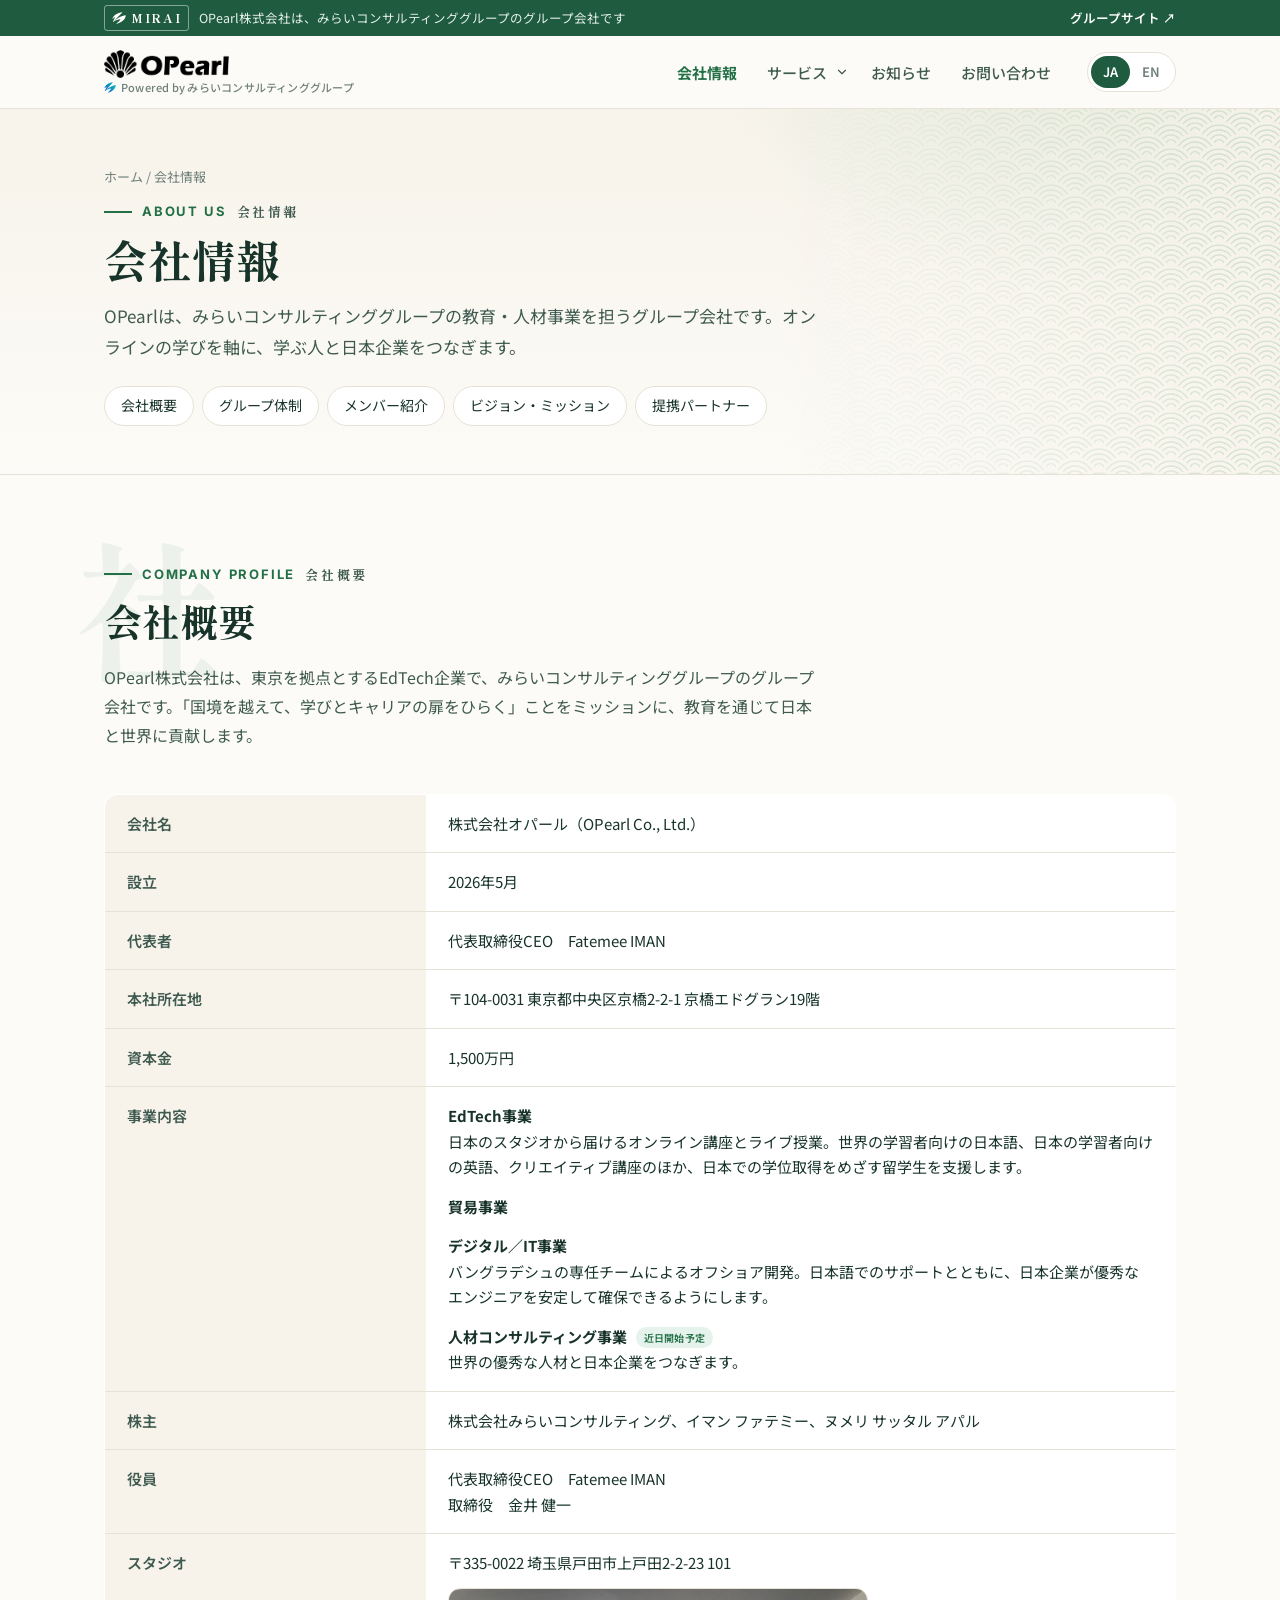
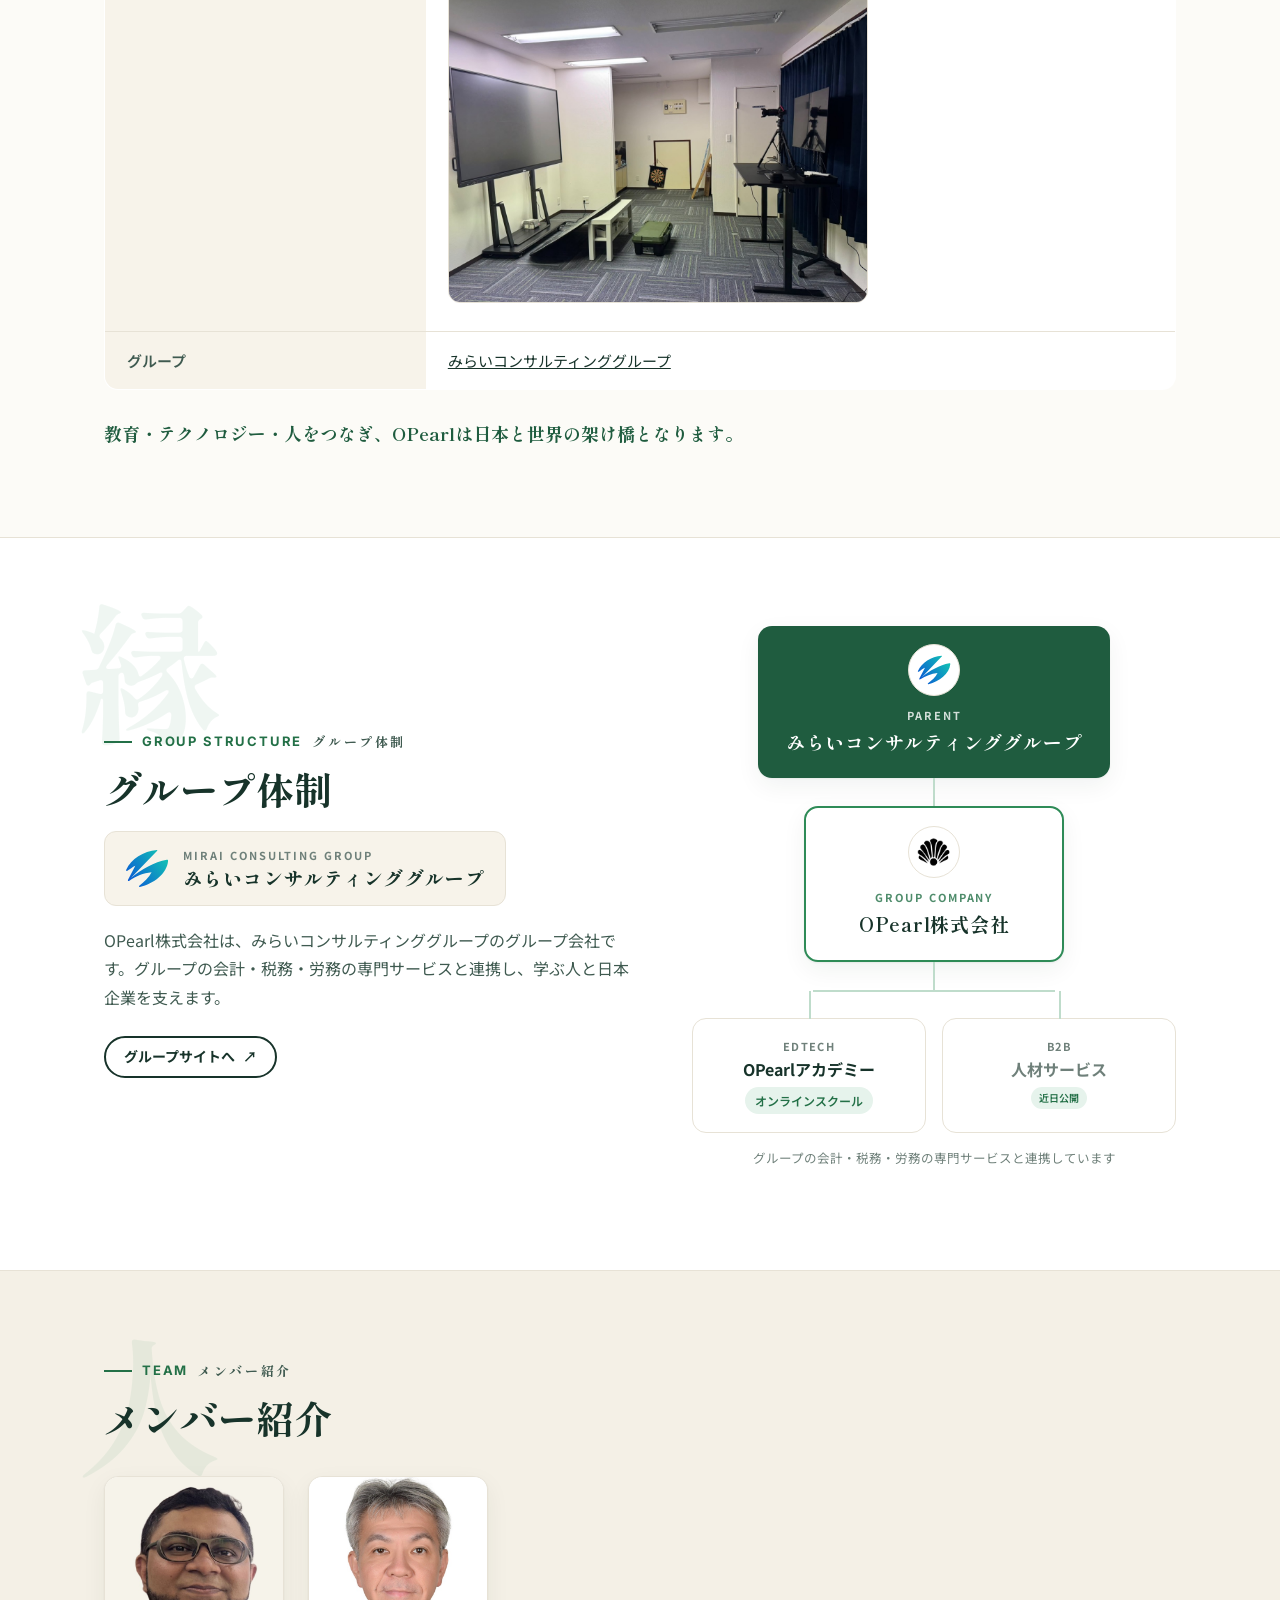
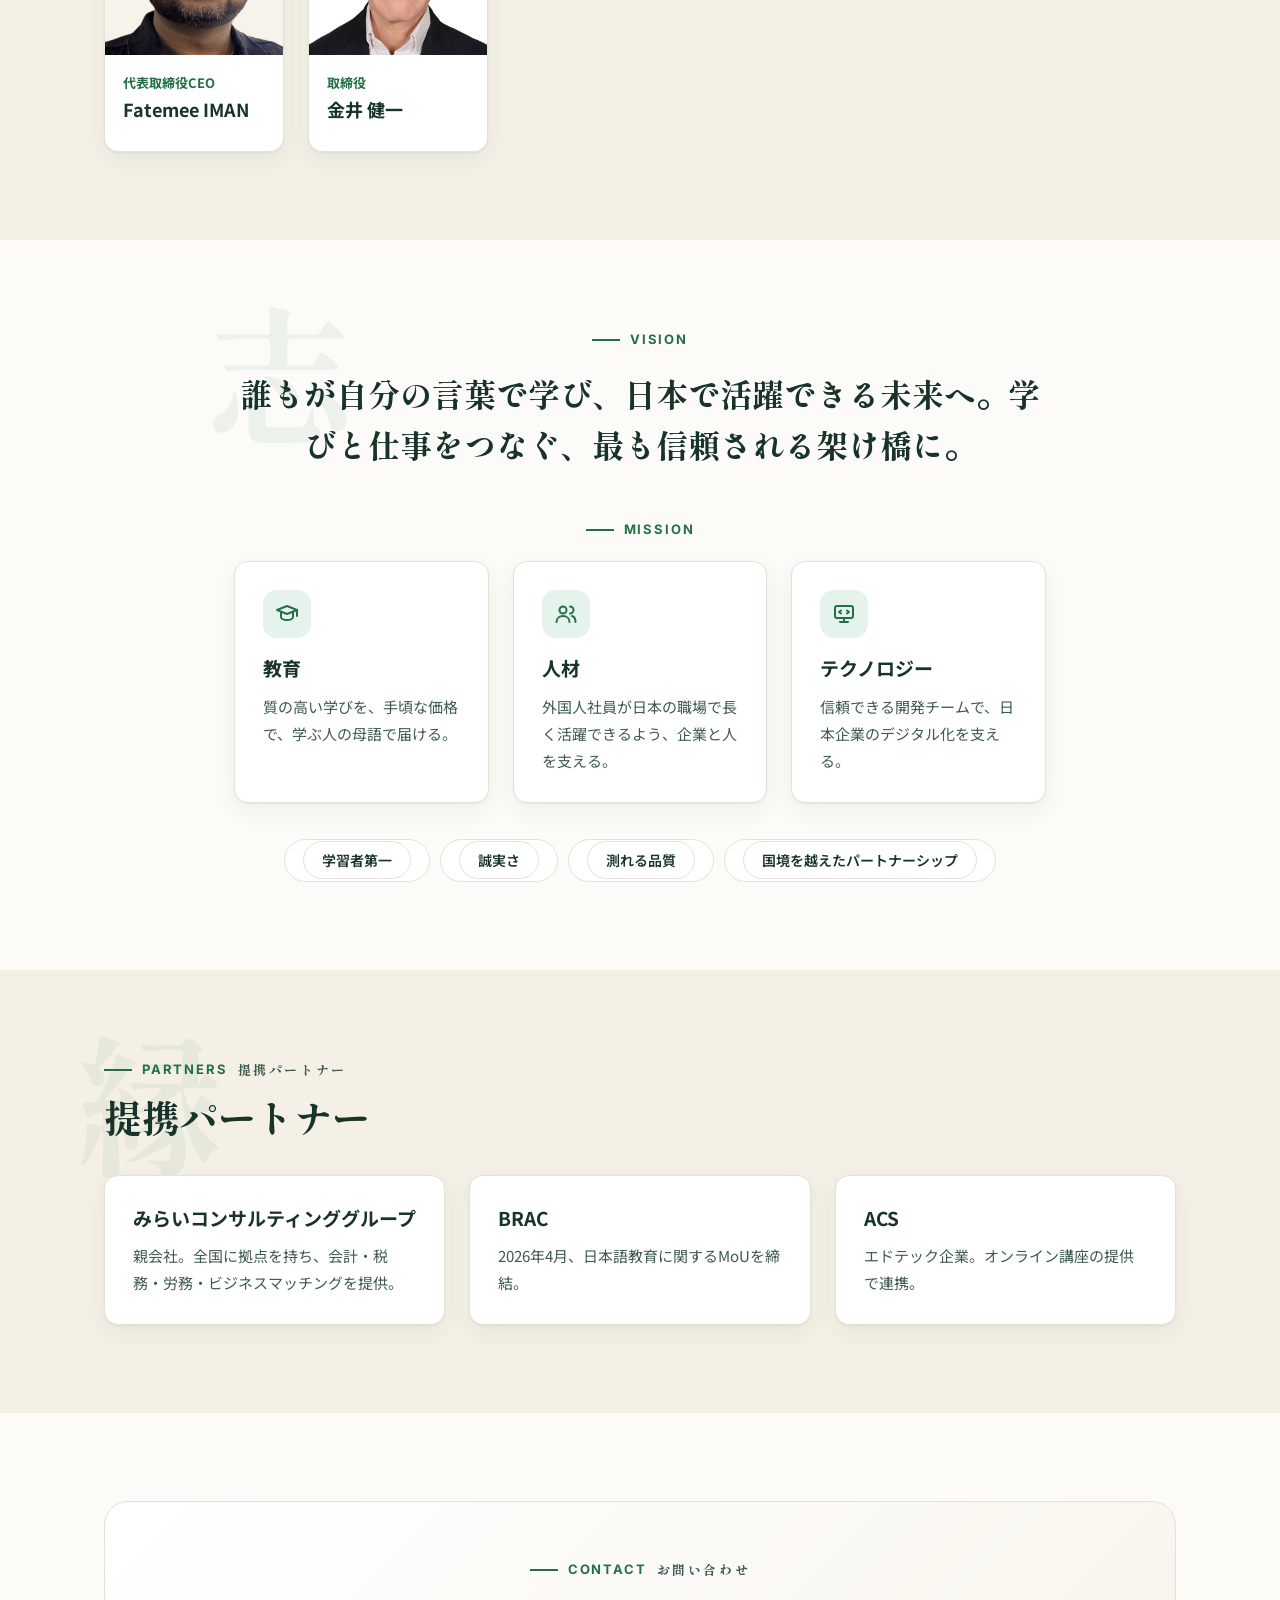
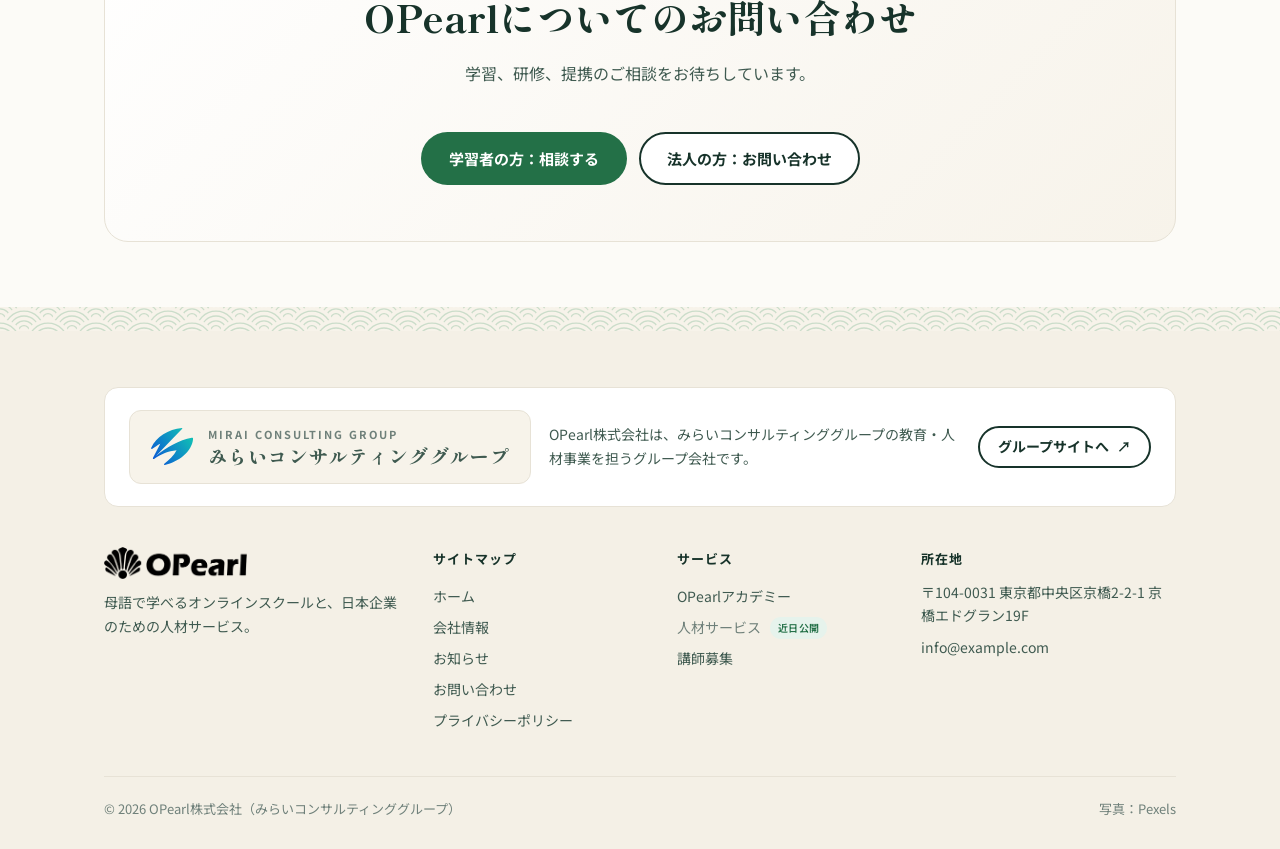
==== about.html @ 6bf5e329 "remove place holders" ====
<!DOCTYPE html>
<html lang="ja" data-lang="ja" data-title-ja="会社情報｜OPearl（みらいコンサルティンググループ）" data-title-en="About Us | OPearl · Mirai Consulting Group">

<head>
  <meta charset="UTF-8">
  <meta name="viewport" content="width=device-width, initial-scale=1.0">
  <title>会社情報｜OPearl（みらいコンサルティンググループ）</title>
  <meta name="description" content="OPearl株式会社（みらいコンサルティンググループ）の会社概要、グループ体制、メンバー、ビジョン・ミッション、提携パートナー。">
  <meta property="og:title" content="会社情報｜OPearl（みらいコンサルティンググループ）">
  <meta property="og:description" content="OPearl株式会社（みらいコンサルティンググループ）の会社概要、グループ体制、メンバー、ビジョン・ミッション、提携パートナー。">
  <meta property="og:type" content="website">
  <meta name="theme-color" content="#2e8b57">
  <link rel="preconnect" href="https://fonts.googleapis.com">
  <link rel="preconnect" href="https://fonts.gstatic.com" crossorigin>
  <link href="https://fonts.googleapis.com/css2?family=Noto+Sans+JP:wght@400;500;700&family=Shippori+Mincho+B1:wght@600;800&family=Inter:wght@400;500;600;700&display=swap" rel="stylesheet">
  <link rel="icon" type="image/png" href="assets/img/opearl-mark.png">
  <link rel="stylesheet" href="assets/css/styles.css">
</head>

<body>
  <div class="group-bar">
    <div class="wrap">
      <div class="gb-left"><span class="mirai-mark"><img src="assets/img/mirai-mark.svg" alt="" width="16" height="14">MIRAI</span><span class="msg"><span class="ja">OPearl株式会社は、みらいコンサルティンググループのグループ会社です</span><span class="en">OPearl Co., Ltd. is a member of Mirai Consulting Group</span></span></div>
      <a href="https://www.miraic.jp/" target="_blank" rel="noopener"><span class="ja">グループサイト</span><span class="en">Group website</span> ↗</a>
    </div>
  </div>
  <header class="site">
    <div class="wrap">
      <a class="logo" href="index.html"><span class="logo-text"><img class="logo-img" src="assets/img/opearl-logo.png" alt="OPearl" width="600" height="134"><small><img src="assets/img/mirai-mark.svg" alt="" width="12" height="11"><span class="ja">Powered by みらいコンサルティンググループ</span><span class="en">Powered by Mirai Consulting Group</span></small></span></a>
      <nav class="main" id="main-nav" aria-label="Main">
        <a href="about.html" aria-current="page"><span class="ja">会社情報</span><span class="en">About Us</span></a>
        <div class="has-drop">
          <a href="services.html"><span class="ja">サービス</span><span class="en">Services</span></a>
          <button class="drop-toggle" type="button" aria-expanded="false" aria-label="Services menu"><svg viewBox="0 0 24 24" fill="none" stroke="currentColor" stroke-width="2" stroke-linecap="round" stroke-linejoin="round" aria-hidden="true"><path d="M6 9l6 6 6-6"/></svg></button>
          <div class="drop">
            <a href="academy.html"><b><span class="ja">OPearlアカデミー</span><span class="en">OPearl Academy</span></b><span><span class="ja">オンラインスクール（学習者の方へ）</span><span class="en">Online school for learners</span></span></a>
            <div class="drop-item is-soon" aria-disabled="true"><b><span class="ja">人材サービス</span><span class="en">HR Solutions</span> <span class="soon-pill"><span class="ja">近日公開</span><span class="en">Coming soon</span></span></b><span><span class="ja">日本企業の皆さまへ</span><span class="en">For Japanese companies</span></span></div>
          </div>
        </div>
        <a href="news.html"><span class="ja">お知らせ</span><span class="en">News</span></a>
        <a href="contact.html"><span class="ja">お問い合わせ</span><span class="en">Contact Us</span></a>
      </nav>
      <div class="lang" role="group" aria-label="Language">
        <button type="button" data-set-lang="ja" aria-pressed="true">JA</button>
        <button type="button" data-set-lang="en" aria-pressed="false">EN</button>
      </div>
      <button class="nav-toggle" type="button" aria-expanded="false" aria-controls="main-nav" aria-label="Menu"><svg viewBox="0 0 24 24" fill="none" stroke="currentColor" stroke-width="2" stroke-linecap="round" stroke-linejoin="round" aria-hidden="true"><path d="M4 7h16M4 12h16M4 17h16"/></svg></button>
    </div>
  </header>

  <main id="top">
    <section class="page-hero">
      <div class="wrap">
        <div class="crumbs"><a href="index.html"><span class="ja">ホーム</span><span class="en">Home</span></a> / <span class="ja">会社情報</span><span class="en">About Us</span></div>
        <div class="eyebrow">About us<span class="jp">会社情報</span></div>
        <h1><span class="ja">会社情報</span><span class="en">About Us</span></h1>
        <p><span class="ja">OPearlは、みらいコンサルティンググループの教育・人材事業を担うグループ会社です。オンラインの学びを軸に、学ぶ人と日本企業をつなぎます。</span><span class="en">OPearl is Mirai Consulting Group's company for education and HR. With online learning at its core, it connects learners with Japanese companies.</span></p>
        <div class="anchors">
          <a href="#profile"><span class="ja">会社概要</span><span class="en">Company profile</span></a>
          <a href="#structure"><span class="ja">グループ体制</span><span class="en">Group structure</span></a>
          <a href="#team"><span class="ja">メンバー紹介</span><span class="en">Team</span></a>
          <a href="#vision"><span class="ja">ビジョン・ミッション</span><span class="en">Vision &amp; mission</span></a>
          <a href="#partners"><span class="ja">提携パートナー</span><span class="en">Partners</span></a>
        </div>
      </div>
    </section>

    <section class="block" id="profile">
      <div class="wrap has-k" data-k="社">
        <div class="eyebrow">Company profile<span class="jp">会社概要</span></div>
        <h2 class="title"><span class="ja">会社概要</span><span class="en">Company profile</span></h2>
        <p class="intro"><span class="ja">OPearl株式会社は、東京を拠点とするEdTech企業で、みらいコンサルティンググループのグループ会社です。「国境を越えて、学びとキャリアの扉をひらく」ことをミッションに、教育を通じて日本と世界に貢献します。</span><span class="en">OPearl Co., Ltd. is an EdTech company and a member of Mirai Consulting Group, based in Tokyo. Our mission is to open doors to learning and careers across borders, contributing to Japan and the global community through education.</span></p>
        <table class="profile">
          <tr><th><span class="ja">会社名</span><span class="en">Company name</span></th><td><span class="ja">株式会社オパール（OPearl Co., Ltd.）</span><span class="en">OPearl Co., Ltd.</span></td></tr>
          <tr><th><span class="ja">設立</span><span class="en">Established</span></th><td><span class="ja">2026年5月</span><span class="en">May 2026</span></td></tr>
          <tr><th><span class="ja">代表者</span><span class="en">Representative</span></th><td><span class="ja">代表取締役CEO　Fatemee IMAN</span><span class="en">Fatemee IMAN, Representative Director / CEO</span></td></tr>
          <tr><th><span class="ja">本社所在地</span><span class="en">Head office</span></th><td><span class="ja">〒104-0031 東京都中央区京橋2-2-1 京橋エドグラン19階</span><span class="en">Kyobashi Edogrand 19F, 2-2-1 Kyobashi, Chuo-ku, Tokyo</span></td></tr>
          <tr><th><span class="ja">資本金</span><span class="en">Capital</span></th><td><span class="ja">1,500万円</span><span class="en">JPY 15 million</span></td></tr>
          <tr><th><span class="ja">事業内容</span><span class="en">Our business</span></th><td><ul class="biz-list">
            <li><b><span class="ja">EdTech事業</span><span class="en">EdTech</span></b><span class="ja">日本のスタジオから届けるオンライン講座とライブ授業。世界の学習者向けの日本語、日本の学習者向けの英語、クリエイティブ講座のほか、日本での学位取得をめざす留学生を支援します。</span><span class="en">Online courses and live classes from our studio in Japan, including Japanese for learners worldwide, English for Japanese learners, and creative programs, plus support for international students pursuing degrees in Japan.</span></li>
            <li><b><span class="ja">貿易事業</span><span class="en">Trading</span></b></li>
            <li><b><span class="ja">デジタル／IT事業</span><span class="en">Digital / IT</span></b><span class="ja">バングラデシュの専任チームによるオフショア開発。日本語でのサポートとともに、日本企業が優秀なエンジニアを安定して確保できるようにします。</span><span class="en">Offshore engineering through dedicated teams in Bangladesh, giving Japanese companies reliable access to skilled engineers with Japanese-language support.</span></li>
            <li class="is-soon"><b><span class="ja">人材コンサルティング事業</span><span class="en">HR consulting</span> <span class="soon-pill"><span class="ja">近日開始予定</span><span class="en">Coming soon</span></span></b><span class="ja">世界の優秀な人材と日本企業をつなぎます。</span><span class="en">Connecting talented global professionals with companies in Japan.</span></li>
          </ul></td></tr>
          <tr><th><span class="ja">株主</span><span class="en">Shareholders</span></th><td><span class="ja">株式会社みらいコンサルティング、イマン ファテミー、ヌメリ サッタル アパル</span><span class="en">Mirai Consulting Co., Ltd., Fatemee IMAN, Numeri Sattar APAR</span></td></tr>
          <tr><th><span class="ja">役員</span><span class="en">Management</span></th><td><span class="ja">代表取締役CEO　Fatemee IMAN<br>取締役　金井 健一</span><span class="en">Fatemee IMAN, Representative Director / CEO<br>Kenichi KANAI, Director</span></td></tr>
          <tr><th><span class="ja">スタジオ</span><span class="en">Studio</span></th><td><span class="ja">〒335-0022 埼玉県戸田市上戸田2-2-23 101</span><span class="en">101, 2-2-23 Kamitoda, Toda, Saitama 335-0022</span><img class="office-photo" src="assets/img/studio.jpg" alt="OPearl studio in Japan, with a large screen and a camera set up for live classes" width="1200" height="900" loading="lazy"></td></tr>
          <tr><th><span class="ja">グループ</span><span class="en">Group</span></th><td><a href="https://www.miraic.jp/" target="_blank" rel="noopener"><span class="ja">みらいコンサルティンググループ</span><span class="en">Mirai Consulting Group</span></a></td></tr>
        </table>
        <p class="profile-close"><span class="ja">教育・テクノロジー・人をつなぎ、OPearlは日本と世界の架け橋となります。</span><span class="en">By bringing education, technology and people together, OPearl builds bridges between Japan and the world.</span></p>
      </div>
    </section>

    <section class="block group-sec" id="structure">
      <div class="wrap group-grid has-k" data-k="縁">
        <div>
          <div class="eyebrow">Group structure<span class="jp">グループ体制</span></div>
          <h2 class="title"><span class="ja">グループ体制</span><span class="en">Group structure</span></h2>
          <span class="mirai-logo"><img class="mk" src="assets/img/mirai-mark.svg" alt="" width="44" height="39"><span><small>MIRAI CONSULTING GROUP</small><b><span class="ja">みらいコンサルティンググループ</span><span class="en">Mirai Consulting Group</span></b></span></span>
          <p class="intro" style="margin-bottom:24px"><span class="ja">OPearl株式会社は、みらいコンサルティンググループのグループ会社です。グループの会計・税務・労務の専門サービスと連携し、学ぶ人と日本企業を支えます。</span><span class="en">OPearl Co., Ltd. is a Mirai Consulting Group company. Working with the group's accounting, tax and labour specialists, we support learners and Japanese companies.</span></p>
          <a class="btn btn-ghost btn-small" href="https://www.miraic.jp/" target="_blank" rel="noopener"><span class="ja">グループサイトへ</span><span class="en">Visit the group website</span> ↗</a>
        </div>
        <div class="org" role="img" aria-label="Mirai Consulting Group, parent of OPearl Co., Ltd.">
          <div class="node-top"><span class="org-logo"><img src="assets/img/mirai-mark.svg" alt="" width="34" height="30"></span><small>PARENT</small><b><span class="ja">みらいコンサルティンググループ</span><span class="en">Mirai Consulting Group</span></b></div>
          <div class="stem"></div>
          <div class="node-top" style="background:var(--white);color:var(--ink);border:2px solid var(--accent)"><span class="org-logo"><img src="assets/img/opearl-mark.png" alt="" width="34" height="34"></span><small style="color:var(--accent-strong)">GROUP COMPANY</small><b><span class="ja">OPearl株式会社</span><span class="en">OPearl Co., Ltd.</span></b></div>
          <div class="stem"></div>
          <div class="kids" style="padding-top:28px">
            <div class="kid"><small>EDTECH</small><b><span class="ja">OPearlアカデミー</span><span class="en">OPearl Academy</span></b>
              <div class="chips"><span class="chip"><span class="ja">オンラインスクール</span><span class="en">Online school</span></span></div></div>
            <div class="kid is-soon"><small>B2B</small><b><span class="ja">人材サービス</span><span class="en">HR Solutions</span></b>
              <div class="chips"><span class="soon-pill"><span class="ja">近日公開</span><span class="en">Coming soon</span></span></div></div>
          </div>
          <p class="also"><span class="ja">グループの会計・税務・労務の専門サービスと連携しています</span><span class="en">Working alongside the group's accounting, tax and labour services</span></p>
        </div>
      </div>
    </section>

    <section class="block alt" id="team">
      <div class="wrap has-k" data-k="人">
        <div class="eyebrow">Team<span class="jp">メンバー紹介</span></div>
        <h2 class="title"><span class="ja">メンバー紹介</span><span class="en">Our team</span></h2>
        <!-- Add more .member cards to this grid as the team grows. -->
        <div class="team" style="margin-top:32px">
          <article class="card member">
            <img src="assets/img/team-fatemee-iman.jpg" alt="Fatemee IMAN" width="600" height="600" loading="lazy">
            <div class="m-body">
              <div class="role"><span class="ja">代表取締役CEO</span><span class="en">Representative Director / CEO</span></div>
              <h3><span class="ja">Fatemee IMAN</span><span class="en">Fatemee IMAN</span></h3>
              <!-- placeholder: <p><span class="ja">プロフィールを記載予定です（2〜3行）。</span><span class="en">Profile to be added (2–3 lines).</span></p> -->
            </div>
          </article>
          <article class="card member">
            <img src="assets/img/team-kenichi-kanai.jpg" alt="Kenichi KANAI" width="600" height="600" loading="lazy">
            <div class="m-body">
              <div class="role"><span class="ja">取締役</span><span class="en">Director</span></div>
              <h3><span class="ja">金井 健一</span><span class="en">Kenichi KANAI</span></h3>
              <!-- placeholder: <p><span class="ja">プロフィールを記載予定です（2〜3行）。</span><span class="en">Profile to be added (2–3 lines).</span></p> -->
            </div>
          </article>
        </div>
      </div>
    </section>

    <section class="block" id="vision">
      <div class="wrap vision has-k" data-k="志">
        <div class="eyebrow c">Vision</div>
        <blockquote><span class="ja">誰もが自分の言葉で学び、日本で活躍できる未来へ。学びと仕事をつなぐ、最も信頼される架け橋に。</span><span class="en">A future where anyone can learn in their own language and thrive in Japan. We aim to be the most trusted bridge between learning and work.</span></blockquote>
        <div class="eyebrow c">Mission</div>
        <div class="grid-3" style="text-align:left;margin-top:20px">
          <div class="card"><div class="icon-badge"><svg viewBox="0 0 24 24" fill="none" stroke="currentColor" stroke-width="2" stroke-linecap="round" stroke-linejoin="round" aria-hidden="true"><path d="M2 8l10-4 10 4-10 4z"/><path d="M6 10v5c0 1.7 2.7 3 6 3s6-1.3 6-3v-5"/><path d="M22 8v6"/></svg></div>
            <h3><span class="ja">教育</span><span class="en">Education</span></h3>
            <p><span class="ja">質の高い学びを、手頃な価格で、学ぶ人の母語で届ける。</span><span class="en">Make high-quality learning affordable and available in learners' own languages.</span></p></div>
          <div class="card"><div class="icon-badge"><svg viewBox="0 0 24 24" fill="none" stroke="currentColor" stroke-width="2" stroke-linecap="round" stroke-linejoin="round" aria-hidden="true"><circle cx="9" cy="8" r="3.5"/><path d="M2.5 20c0-3.6 2.9-6 6.5-6s6.5 2.4 6.5 6"/><path d="M16 4.5a3.5 3.5 0 010 7"/><path d="M18 14c2.2.6 3.5 2.8 3.5 6"/></svg></div>
            <h3><span class="ja">人材</span><span class="en">Talent</span></h3>
            <p><span class="ja">外国人社員が日本の職場で長く活躍できるよう、企業と人を支える。</span><span class="en">Help foreign staff build lasting careers in Japanese workplaces, supporting both companies and people.</span></p></div>
          <div class="card"><div class="icon-badge"><svg viewBox="0 0 24 24" fill="none" stroke="currentColor" stroke-width="2" stroke-linecap="round" stroke-linejoin="round" aria-hidden="true"><rect x="3" y="4" width="18" height="12" rx="2"/><path d="M8 20h8M12 16v4"/><path d="M9 8.5L7 10l2 1.5M15 8.5l2 1.5-2 1.5"/></svg></div>
            <h3><span class="ja">テクノロジー</span><span class="en">Technology</span></h3>
            <p><span class="ja">信頼できる開発チームで、日本企業のデジタル化を支える。</span><span class="en">Support Japanese companies' digital work with a reliable development team.</span></p></div>
        </div>
        <div class="values">
          <span><span class="ja">学習者第一</span><span class="en">Learner first</span></span>
          <span><span class="ja">誠実さ</span><span class="en">Integrity</span></span>
          <span><span class="ja">測れる品質</span><span class="en">Quality you can measure</span></span>
          <span><span class="ja">国境を越えたパートナーシップ</span><span class="en">Partnership across borders</span></span>
        </div>
      </div>
    </section>

    <section class="block alt" id="partners">
      <div class="wrap has-k" data-k="縁">
        <div class="eyebrow">Partners<span class="jp">提携パートナー</span></div>
        <h2 class="title"><span class="ja">提携パートナー</span><span class="en">Our partners</span></h2>
        <div class="grid-3" style="margin-top:32px">
          <div class="card"><h3><span class="ja">みらいコンサルティンググループ</span><span class="en">Mirai Consulting Group</span></h3>
            <p><span class="ja">親会社。全国に拠点を持ち、会計・税務・労務・ビジネスマッチングを提供。</span><span class="en">Parent company, with offices across Japan; accounting, tax, labour and business matching.</span></p></div>
          <div class="card"><h3>BRAC</h3>
            <p><span class="ja">2026年4月、日本語教育に関するMoUを締結。</span><span class="en">MoU on Japanese language education signed in April 2026.</span></p></div>
          <div class="card"><h3>ACS</h3>
            <p><span class="ja">エドテック企業。オンライン講座の提供で連携。</span><span class="en">Edtech company; partner for online courses.</span></p></div>
          <!-- placeholder: add once the university is confirmed
          <div class="card"><h3><span class="ja">提携オンライン大学</span><span class="en">Partner online university</span></h3>
            <p><span class="ja">日本のオンライン学部課程への進学をサポート。</span><span class="en">Support for learners joining a Japanese online degree.</span></p></div>
          -->
        </div>
      </div>
    </section>

    <section class="block">
      <div class="wrap">
        <div class="cta-box center">
          <div class="eyebrow">Contact<span class="jp">お問い合わせ</span></div>
          <h2 class="title"><span class="ja">OPearlについてのお問い合わせ</span><span class="en">Talk to OPearl</span></h2>
          <p class="intro"><span class="ja">学習、研修、提携のご相談をお待ちしています。</span><span class="en">We welcome questions about learning, training and partnerships.</span></p>
          <div class="ctas">
            <a class="btn btn-primary" href="contact.html?type=school"><span class="ja">学習者の方：相談する</span><span class="en">Learners: ask us</span></a>
            <a class="btn btn-ghost" href="contact.html?type=hr"><span class="ja">法人の方：お問い合わせ</span><span class="en">Companies: contact us</span></a>
          </div>
        </div>
      </div>
    </section>
  </main>

  <footer class="site">
    <div class="wrap">
      <div class="foot-group">
        <span class="mirai-logo"><img class="mk" src="assets/img/mirai-mark.svg" alt="" width="44" height="39"><span><small>MIRAI CONSULTING GROUP</small><b><span class="ja">みらいコンサルティンググループ</span><span class="en">Mirai Consulting Group</span></b></span></span>
        <p><span class="ja">OPearl株式会社は、みらいコンサルティンググループの教育・人材事業を担うグループ会社です。</span><span class="en">OPearl Co., Ltd. is the Mirai Consulting Group company for education and HR.</span></p>
        <a class="btn btn-ghost btn-small" href="https://www.miraic.jp/" target="_blank" rel="noopener"><span class="ja">グループサイトへ</span><span class="en">Visit the group website</span> ↗</a>
      </div>
      <div class="foot-grid">
        <div>
          <a class="logo" href="index.html"><img class="logo-img" src="assets/img/opearl-logo.png" alt="OPearl" width="600" height="134"></a>
          <p><span class="ja">母語で学べるオンラインスクールと、日本企業のための人材サービス。</span><span class="en">An online school that teaches in your own language, and HR solutions for Japanese companies.</span></p>
        </div>
        <div>
          <h4><span class="ja">サイトマップ</span><span class="en">Site</span></h4>
          <ul>
            <li><a href="index.html"><span class="ja">ホーム</span><span class="en">Home</span></a></li>
            <li><a href="about.html"><span class="ja">会社情報</span><span class="en">About Us</span></a></li>
            <li><a href="news.html"><span class="ja">お知らせ</span><span class="en">News</span></a></li>
            <li><a href="contact.html"><span class="ja">お問い合わせ</span><span class="en">Contact Us</span></a></li>
            <li><a href="privacy.html"><span class="ja">プライバシーポリシー</span><span class="en">Privacy Policy</span></a></li>
          </ul>
        </div>
        <div>
          <h4><span class="ja">サービス</span><span class="en">Services</span></h4>
          <ul>
            <li><a href="academy.html"><span class="ja">OPearlアカデミー</span><span class="en">OPearl Academy</span></a></li>
            <li><span class="foot-soon" aria-disabled="true"><span class="ja">人材サービス</span><span class="en">HR Solutions</span> <span class="soon-pill"><span class="ja">近日公開</span><span class="en">Coming soon</span></span></span></li>
            <li><a href="contact.html?type=teach"><span class="ja">講師募集</span><span class="en">Teach with us</span></a></li>
          </ul>
        </div>
        <div>
          <h4><span class="ja">所在地</span><span class="en">Office</span></h4>
          <address><span class="ja">〒104-0031 東京都中央区京橋2-2-1 京橋エドグラン19F</span><span class="en">Kyobashi Edogrand 19F, 2-2-1 Kyobashi, Chuo-ku, Tokyo</span></address>
          <p style="margin-top:8px"><a data-email href="#"></a></p>
        </div>
      </div>
      <div class="foot-bottom">
        <span>© 2026 <span class="ja">OPearl株式会社（みらいコンサルティンググループ）</span><span class="en">OPearl Co., Ltd., a Mirai Consulting Group company</span></span>
        <span><span class="ja">写真：Pexels</span><span class="en">Photos: Pexels</span></span>
      </div>
    </div>
  </footer>

  <!-- Sunrise Project: hidden for now. Uncomment the button and dialog to bring it back.
  <button class="fab fab-sunrise" type="button" data-open-dialog="sunrise" aria-haspopup="dialog"><span class="fab-icon"><svg viewBox="0 0 24 24" fill="none" stroke="currentColor" stroke-width="2" stroke-linecap="round" stroke-linejoin="round" aria-hidden="true"><path d="M17 18a5 5 0 0 0-10 0"/><path d="M12 2v7M4.2 10.2l1.4 1.4M1 18h2M21 18h2M18.4 11.6l1.4-1.4M23 22H1M8 6l4-4 4 4"/></svg></span><span class="ja">サンライズ・プロジェクト</span><span class="en">The Sunrise Project</span></button>

  <dialog class="sunrise" id="sunrise" aria-labelledby="sunrise-title">
    <button class="dialog-close" type="button" data-close-dialog aria-label="Close"><svg viewBox="0 0 24 24" fill="none" stroke="currentColor" stroke-width="2" stroke-linecap="round" aria-hidden="true"><path d="M6 6l12 12M18 6L6 18"/></svg></button>
    <div class="eyebrow">Joint initiative<span class="jp">共同プロジェクト</span></div>
    <h2 id="sunrise-title"><span class="ja">サンライズ・プロジェクト</span><span class="en">The Sunrise Project</span></h2>
    <p class="lead"><span class="ja">十分な準備を整えた優秀な人材を、日本へ。みらいコンサルティンググループ、星槎大学、OPearlの3者による共同プロジェクトです。</span><span class="en">Delivering skilled, well-prepared talent to Japan: a joint project of Mirai Consulting Group, Seisa University and OPearl.</span></p>
    <div class="sr-partners">
      <div><b><span class="ja">みらいコンサルティンググループ</span><span class="en">Mirai Consulting Group</span></b><span><span class="ja">日本企業のネットワークと、人事・労務の専門性</span><span class="en">Japanese employer network and HR and labour expertise</span></span></div>
      <div><b><span class="ja">星槎大学</span><span class="en">Seisa University</span></b><span><span class="ja">教育、日本語教育、認定された学位</span><span class="en">Education, Japanese language and recognised degrees</span></span></div>
      <div><b>OPearl</b><span><span class="ja">アジアの人材の採用・研修・マッチング</span><span class="en">Recruitment, training and matching of talent from Asia</span></span></div>
    </div>
    <ol class="sr-flow">
      <li><span class="ja">アジアの人材</span><span class="en">Talent in Asia</span></li>
      <li><span class="ja">学びと研修</span><span class="en">Study and training</span></li>
      <li><span class="ja">日本での就職</span><span class="en">Placement in Japan</span></li>
      <li><span class="ja">長く活躍できるキャリア</span><span class="en">Long-term careers</span></li>
    </ol>
  </dialog>
  -->

  <script src="assets/js/main.js"></script>
</body>

</html>
---- assets/css/styles.css ----
/* OPearl — shared styles
   Primary: sea green · Secondary: pearl / off-white */
:root {
  --ink: #17332a;
  --ink-2: #3f5a50;
  --muted: #6f807a;
  --line: #e7e2d6;
  --bg: #fcfbf7;
  --white: #ffffff;
  --pearl: #f7f3ea;
  --pearl-2: #f4f0e6;
  --pearl-3: #ebe4d3;
  --accent: #2e8b57;          /* sea green */
  --accent-strong: #237047;   /* sea green for text & buttons (AA contrast) */
  --accent-soft: #e6f3ec;
  --deep: #1f5c3f;
  --gold: #a88443;
  --radius: 14px;
  --shadow: 0 1px 2px rgba(23, 51, 42, .06), 0 8px 24px rgba(23, 51, 42, .06);
  --max: 1120px;
}

* { box-sizing: border-box; }
html { scroll-behavior: smooth; -webkit-text-size-adjust: 100%; }
body {
  margin: 0;
  background: var(--bg);
  color: var(--ink);
  font-family: "Inter", "Noto Sans JP", system-ui, sans-serif;
  font-size: 16px;
  line-height: 1.8;
  overflow-x: hidden;
}
html[data-lang="ja"] body { font-family: "Noto Sans JP", "Inter", system-ui, sans-serif; }
img { max-width: 100%; height: auto; display: block; }
a { color: inherit; }
:focus-visible { outline: 3px solid var(--accent); outline-offset: 2px; }

/* bilingual switching */
html[data-lang="ja"] .en { display: none !important; }
html[data-lang="en"] .ja { display: none !important; }

.wrap { max-width: var(--max); margin: 0 auto; padding: 0 24px; }
@media (max-width: 600px) { .wrap { padding: 0 16px; } }
.nw { white-space: nowrap; }

/* ---------- header ---------- */
header.site {
  position: sticky; top: 0; z-index: 30;
  background: rgba(252, 251, 247, .94);
  backdrop-filter: blur(10px);
  border-bottom: 1px solid var(--line);
}
header.site .wrap { display: flex; align-items: center; gap: 24px; height: 72px; }
.logo { display: flex; align-items: center; gap: 10px; text-decoration: none; }
.logo-mark {
  width: 32px; height: 32px; border-radius: 50%; flex: none;
  background: radial-gradient(circle at 35% 30%, #fff 0 18%, #f6f1e4 35%, #e4dac4 60%, #c7b995 100%);
  box-shadow: inset 0 -2px 6px rgba(23, 51, 42, .25), 0 1px 2px rgba(23, 51, 42, .2);
}
.logo-text { display: flex; flex-direction: column; line-height: 1.15; }
.logo-img { display: block; flex: none; align-self: flex-start; height: 28px; width: auto; max-width: none; object-fit: contain; }
.logo-text .logo-img { margin-bottom: 3px; }
footer.site .logo-img { height: 32px; }
.logo-text b { font-size: 20px; letter-spacing: .02em; }
.logo-text small { font-size: 11px; color: var(--muted); font-weight: 500; letter-spacing: .02em; white-space: nowrap; }
@media (max-width: 420px) { .logo-text small { font-size: 9px; letter-spacing: 0; } .lang button { padding: 4px 9px; } }

nav.main { display: flex; align-items: center; gap: 6px; margin-left: auto; font-size: 15px; }
nav.main > a, .has-drop > a {
  text-decoration: none; color: var(--ink-2); font-weight: 500; padding: 8px 12px; border-radius: 8px;
}
nav.main > a:hover, .has-drop > a:hover, nav.main a[aria-current="page"] { color: var(--accent-strong); }
nav.main a[aria-current="page"] { font-weight: 700; }
.has-drop { position: relative; display: flex; align-items: center; }
.drop-toggle {
  border: 0; background: transparent; cursor: pointer; color: var(--ink-2); padding: 6px 4px; margin-left: -8px; font: inherit;
}
.drop-toggle svg { width: 14px; height: 14px; display: block; transition: transform .15s; }
.drop {
  position: absolute; top: 100%; left: 0; min-width: 280px; padding: 8px;
  background: var(--white); border: 1px solid var(--line); border-radius: 12px; box-shadow: var(--shadow);
  display: none;
}
.drop a { display: block; text-decoration: none; padding: 10px 12px; border-radius: 8px; line-height: 1.4; }
.drop a:hover { background: var(--accent-soft); }
.drop a b { display: block; font-size: 14px; }
.drop a span { font-size: 12px; color: var(--muted); }
.drop .drop-item { display: block; padding: 10px 12px; border-radius: 8px; line-height: 1.4; cursor: default; }
.drop .drop-item b { display: block; font-size: 14px; color: var(--muted); }
.drop .drop-item > span { font-size: 12px; color: var(--muted); }
.soon-pill {
  display: inline-block; margin-left: 6px; padding: 2px 8px; border-radius: 999px; vertical-align: 1px;
  font-size: 10px; font-weight: 600; letter-spacing: .02em; white-space: nowrap;
  background: var(--accent-soft); color: var(--accent-strong);
}
@media (hover: hover) and (min-width: 901px) {
  .has-drop:hover .drop { display: block; }
}
.has-drop.open .drop, .has-drop:focus-within .drop { display: block; }
.has-drop.open .drop-toggle svg { transform: rotate(180deg); }

.lang {
  display: inline-flex; border: 1px solid var(--line); border-radius: 999px; padding: 3px; background: var(--white); flex: none;
}
.lang button {
  border: 0; background: transparent; font: inherit; font-size: 13px; font-weight: 600;
  padding: 4px 12px; border-radius: 999px; cursor: pointer; color: var(--muted);
}
.lang button[aria-pressed="true"] { background: var(--deep); color: #fff; }

.nav-toggle {
  display: none; border: 1px solid var(--line); background: var(--white); border-radius: 10px;
  width: 42px; height: 42px; cursor: pointer; color: var(--ink); flex: none;
}
.nav-toggle svg { width: 22px; height: 22px; margin: auto; display: block; }

@media (max-width: 900px) {
  header.site .wrap { height: 64px; gap: 12px; }
  .logo-text small { font-size: 10px; }
  .lang { margin-left: auto; }
  .nav-toggle { display: grid; place-items: center; }
  nav.main {
    display: none; position: absolute; top: 64px; left: 0; right: 0;
    flex-direction: column; align-items: stretch; gap: 0; padding: 8px 16px 20px;
    background: var(--bg); border-bottom: 1px solid var(--line); box-shadow: var(--shadow);
  }
  header.site.menu-open nav.main { display: flex; }
  nav.main > a, .has-drop > a { padding: 14px 4px; border-bottom: 1px solid var(--line); border-radius: 0; font-size: 16px; }
  .has-drop { flex-wrap: wrap; }
  .has-drop > a { flex: 1; }
  .drop-toggle { display: none; }
  .drop { position: static; display: block; box-shadow: none; border: 0; padding: 4px 0 8px 12px; min-width: 0; background: transparent; }
}

/* ---------- buttons ---------- */
.btn {
  display: inline-flex; align-items: center; justify-content: center; gap: 8px;
  padding: 14px 26px; border-radius: 999px; font-weight: 700; font-size: 15px; line-height: 1.4;
  text-decoration: none; border: 2px solid transparent; transition: transform .15s, background .15s; cursor: pointer; font-family: inherit;
}
.btn:hover { transform: translateY(-1px); }
.btn svg { width: 16px; height: 16px; flex: none; }
.btn-primary { background: var(--accent-strong); color: #fff; }
.btn-primary:hover { background: var(--deep); }
.btn-ghost { border-color: var(--ink); color: var(--ink); background: var(--white); }
.btn-ghost:hover { border-color: var(--accent-strong); color: var(--accent-strong); }
.btn-pearl { background: var(--pearl); color: var(--deep); }
.btn-small { padding: 9px 18px; font-size: 14px; }
.btn-block { width: 100%; }
.link-arrow { color: var(--accent-strong); font-weight: 700; text-decoration: none; font-size: 15px; }
.link-arrow:hover { text-decoration: underline; }

/* ---------- floating OPearl Academy button ---------- */
.fab {
  position: fixed; right: 20px; bottom: 20px; z-index: 40;
  display: inline-flex; align-items: center; gap: 10px;
  padding: 12px 20px 12px 14px; border-radius: 999px;
  background: var(--accent-strong); color: #fff; text-decoration: none; font-weight: 700; font-size: 15px;
  box-shadow: 0 6px 20px rgba(35, 112, 71, .35), 0 2px 4px rgba(23, 51, 42, .2);
  transition: transform .15s, background .15s;
}
.fab:hover { transform: translateY(-2px); background: var(--deep); }
.fab .fab-icon {
  width: 32px; height: 32px; border-radius: 50%; display: grid; place-items: center;
  background: radial-gradient(circle at 35% 30%, #fff 0 18%, #f6f1e4 40%, #e4dac4 75%);
  color: var(--deep);
}
.fab .fab-icon svg { width: 18px; height: 18px; }
@media (max-width: 600px) {
  .fab { right: 12px; bottom: 12px; padding: 8px 14px 8px 8px; font-size: 14px; }
  .fab .fab-icon { width: 28px; height: 28px; }
  footer.site { padding-bottom: 88px !important; }
}

/* ---------- hero (home) ---------- */
.hero {
  position: relative;
  background:
    radial-gradient(900px 420px at 85% 10%, rgba(46, 139, 87, .13), transparent 60%),
    radial-gradient(700px 380px at 10% 90%, rgba(214, 200, 164, .25), transparent 60%),
    linear-gradient(180deg, var(--pearl) 0%, var(--bg) 100%);
  padding: 80px 0 72px;
  overflow: hidden;
}
.hero-grid { display: grid; grid-template-columns: 1.15fr 1fr; gap: 56px; align-items: center; }
.hero-grid > *, .grid-2 > *, .grid-3 > *, .grid-4 > * { min-width: 0; }
@media (max-width: 900px) { .hero-grid { grid-template-columns: 1fr; gap: 40px; } .hero { padding: 48px 0 56px; } }
.badge {
  display: inline-flex; align-items: center; gap: 8px; font-size: 13px; font-weight: 600; line-height: 1.4;
  color: var(--ink-2); background: var(--white); border: 1px solid var(--line); border-radius: 999px; padding: 6px 14px; text-decoration: none;
}
.badge .dot { width: 8px; height: 8px; border-radius: 50%; background: var(--accent); flex: none; }
a.badge:hover { border-color: var(--accent); }
.hero h1 {
  font-family: "Shippori Mincho B1", "Noto Sans JP", serif;
  font-weight: 800; font-size: clamp(32px, 5vw, 56px); line-height: 1.35;
  margin: 20px 0 20px; letter-spacing: .02em;
}
html[data-lang="en"] .hero h1 { font-family: "Inter", sans-serif; font-weight: 700; letter-spacing: -.02em; line-height: 1.12; }
.hero h1 em { font-style: normal; color: var(--accent-strong); }
.hero p.lead { font-size: 17px; color: var(--ink-2); max-width: 560px; margin: 0 0 32px; }
.ctas { display: flex; flex-wrap: wrap; gap: 12px; }

/* audience split cards in hero */
.audience { display: grid; gap: 16px; }
.aud-card {
  display: grid; grid-template-columns: 64px 1fr auto; gap: 18px; align-items: center;
  background: var(--white); border: 1px solid var(--line); border-radius: 18px; padding: 22px; box-shadow: var(--shadow);
  text-decoration: none; transition: transform .15s, border-color .15s;
}
.aud-card:hover { transform: translateY(-2px); border-color: var(--accent); }
.aud-card .aud-icon { width: 64px; height: 64px; border-radius: 16px; display: grid; place-items: center; background: var(--accent-soft); color: var(--accent-strong); }
.aud-card.biz .aud-icon { background: var(--pearl-2); color: var(--gold); }
.aud-card .aud-icon svg { width: 30px; height: 30px; }
.aud-card .aud-icon.brand { background: var(--white); border: 1px solid var(--line); }
.aud-card .aud-icon.brand img { width: 70%; height: auto; }
.aud-card small { display: block; font-family: "Inter", sans-serif; font-size: 11px; font-weight: 700; letter-spacing: .14em; color: var(--muted); }
.aud-card b { display: block; font-size: 18px; line-height: 1.4; }
.aud-card span.d { display: block; font-size: 13px; color: var(--ink-2); line-height: 1.6; margin-top: 2px; }
.aud-card .go { width: 36px; height: 36px; border-radius: 50%; background: var(--accent-strong); color: #fff; display: grid; place-items: center; }
.aud-card.biz .go { background: var(--ink); }
.aud-card .go svg { width: 16px; height: 16px; }
@media (max-width: 480px) { .aud-card { grid-template-columns: 48px 1fr auto; padding: 16px; gap: 12px; } .aud-card .aud-icon { width: 48px; height: 48px; } }

/* trust strip */
.trust { display: flex; flex-wrap: wrap; align-items: center; gap: 10px 28px; margin-top: 56px; padding-top: 28px; border-top: 1px solid var(--line); }
.trust > span { font-size: 12px; font-weight: 700; letter-spacing: .12em; color: var(--muted); font-family: "Inter", sans-serif; }
.trust ul { display: flex; flex-wrap: wrap; gap: 10px; list-style: none; margin: 0; padding: 0; }
.trust li { font-size: 14px; font-weight: 600; color: var(--ink-2); background: var(--white); border: 1px solid var(--line); border-radius: 8px; padding: 6px 14px; }

/* ---------- page hero (sub pages) ---------- */
.page-hero {
  background:
    radial-gradient(700px 320px at 90% 0%, rgba(46, 139, 87, .12), transparent 60%),
    linear-gradient(180deg, var(--pearl) 0%, var(--bg) 100%);
  padding: 56px 0 48px; border-bottom: 1px solid var(--line);
}
.crumbs { font-size: 13px; color: var(--muted); margin-bottom: 12px; }
.crumbs a { text-decoration: none; }
.crumbs a:hover { color: var(--accent-strong); }
.page-hero h1 { font-size: clamp(28px, 4vw, 44px); line-height: 1.35; margin: 6px 0 12px; }
html[data-lang="ja"] .page-hero h1 { font-family: "Shippori Mincho B1", serif; font-weight: 800; }
.page-hero p { color: var(--ink-2); max-width: 720px; margin: 0; font-size: 17px; }
.page-hero .ctas { margin-top: 28px; }
.page-hero h1.hero-line { font-size: 17px; font-weight: 500; line-height: 1.6; color: var(--ink-2); margin: 0; }
html[data-lang="ja"] .page-hero h1.hero-line { font-family: inherit; font-weight: 500; }
.anchors { display: flex; flex-wrap: wrap; gap: 8px; margin-top: 24px; }
.anchors a { font-size: 14px; text-decoration: none; background: var(--white); border: 1px solid var(--line); border-radius: 999px; padding: 6px 16px; }
.anchors a:hover { border-color: var(--accent); color: var(--accent-strong); }

/* ---------- sections ---------- */
section.block { padding: 88px 0; }
section.alt { background: var(--pearl-2); }
section.tight { padding-top: 0; }
@media (max-width: 600px) { section.block { padding: 60px 0; } }
.eyebrow { font-family: "Inter", sans-serif; font-size: 13px; font-weight: 700; letter-spacing: .14em; color: var(--accent-strong); text-transform: uppercase; }
h2.title { font-size: clamp(26px, 3.4vw, 38px); line-height: 1.4; margin: 8px 0 16px; font-weight: 700; }
html[data-lang="ja"] h2.title { font-family: "Shippori Mincho B1", serif; font-weight: 800; }
.intro { color: var(--ink-2); max-width: 720px; margin: 0 0 44px; }
.center { text-align: center; }
.center .intro { margin-left: auto; margin-right: auto; }
.sec-head { display: flex; justify-content: space-between; align-items: end; gap: 24px; flex-wrap: wrap; margin-bottom: 32px; }
.sec-head .intro { margin-bottom: 0; }

.grid-2 { display: grid; grid-template-columns: repeat(2, 1fr); gap: 24px; }
.grid-3 { display: grid; grid-template-columns: repeat(3, 1fr); gap: 24px; }
.grid-4 { display: grid; grid-template-columns: repeat(4, 1fr); gap: 20px; }
@media (max-width: 900px) { .grid-3, .grid-4 { grid-template-columns: 1fr 1fr; } }
@media (max-width: 640px) { .grid-2, .grid-3, .grid-4 { grid-template-columns: 1fr; } }

.card { background: var(--white); border: 1px solid var(--line); border-radius: var(--radius); padding: 28px; box-shadow: var(--shadow); }
.card h3 { margin: 0 0 10px; font-size: 19px; line-height: 1.5; }
.card p { margin: 0; color: var(--ink-2); font-size: 15px; }
.num { font-family: "Shippori Mincho B1", serif; font-size: 40px; line-height: 1; color: var(--accent); font-weight: 800; display: block; margin-bottom: 14px; }
.icon-badge { width: 48px; height: 48px; border-radius: 14px; display: grid; place-items: center; background: var(--accent-soft); color: var(--accent-strong); margin-bottom: 16px; }
.icon-badge svg { width: 24px; height: 24px; }

/* ---------- thumbnails (placeholder art; swap for photos) ---------- */
.thumb {
  position: relative; aspect-ratio: 16 / 9; border-radius: 12px; overflow: hidden;
  display: grid; place-items: center; color: #fff;
  background: linear-gradient(135deg, #2e8b57, #1f5c3f);
}
.thumb::before {
  content: ""; position: absolute; width: 60%; aspect-ratio: 1; border-radius: 50%; right: -12%; top: -30%;
  background: radial-gradient(circle at 35% 30%, rgba(255,255,255,.55), rgba(255,255,255,.08) 60%, transparent 70%);
}
.thumb::after {
  content: ""; position: absolute; width: 34%; aspect-ratio: 1; border-radius: 50%; left: -8%; bottom: -18%;
  background: rgba(255, 255, 255, .10);
}
.thumb svg { position: relative; z-index: 1; width: 28%; max-width: 96px; height: auto; opacity: .95; }
.thumb img { position: absolute; inset: 0; width: 100%; height: 100%; object-fit: cover; }
.t-academic { background: linear-gradient(135deg, #2e8b57, #1b5e3d); }
.t-kids { background: linear-gradient(135deg, #e0b25a, #c07f3a); }
.t-lang { background: linear-gradient(135deg, #3c9d8c, #1f6a60); }
.t-job { background: linear-gradient(135deg, #3f5a50, #17332a); }
.t-hr { background: linear-gradient(135deg, #b89a62, #7d6435); }
.t-pearl { background: linear-gradient(135deg, #efe8d8, #d9cdb1); color: var(--deep); }

/* service cards */
.svc { display: flex; flex-direction: column; padding: 0; overflow: hidden; }
.svc .thumb { border-radius: 0; }
.svc-body { padding: 28px; display: flex; flex-direction: column; flex: 1; }
.svc .label { font-family: "Inter", sans-serif; font-size: 12px; font-weight: 700; letter-spacing: .12em; color: var(--accent-strong); }
.svc h3 { font-size: 24px; margin: 4px 0 8px; }
.svc .one { font-size: 16px; color: var(--ink); font-weight: 500; margin-bottom: 14px; }
.svc ul.ticks { margin: 0 0 24px; }
.svc .actions { margin-top: auto; display: flex; flex-wrap: wrap; gap: 10px; }
.svc.featured { border-color: #bfdccb; box-shadow: 0 1px 2px rgba(23,51,42,.06), 0 12px 32px rgba(35,112,71,.14); }
.flag { position: absolute; left: 16px; top: 16px; z-index: 2; background: var(--white); color: var(--accent-strong); font-size: 12px; font-weight: 700; border-radius: 999px; padding: 4px 12px; }

ul.ticks { list-style: none; padding: 0; font-size: 14px; color: var(--ink-2); }
ul.ticks li { position: relative; padding: 6px 0 6px 26px; line-height: 1.6; }
ul.ticks li::before {
  content: ""; position: absolute; left: 2px; top: 11px; width: 14px; height: 14px; border-radius: 50%;
  background: var(--accent-soft) url("data:image/svg+xml,%3Csvg xmlns='http://www.w3.org/2000/svg' viewBox='0 0 16 16'%3E%3Cpath d='M4 8.5l2.5 2.5L12 5.5' fill='none' stroke='%23237047' stroke-width='2' stroke-linecap='round' stroke-linejoin='round'/%3E%3C/svg%3E") center / 12px no-repeat;
}

/* academy category tiles — 2 per row */
.tiles { display: grid; grid-template-columns: repeat(2, 1fr); gap: 28px; }
@media (max-width: 700px) { .tiles { grid-template-columns: 1fr; } }
.tile { display: flex; flex-direction: column; background: var(--white); border: 1px solid var(--line); border-radius: 18px; overflow: hidden; box-shadow: var(--shadow); transition: transform .15s, border-color .15s; }
.tile:hover { transform: translateY(-3px); border-color: #bfdccb; }
.tile .thumb { border-radius: 0; aspect-ratio: 16 / 8; }
.tile .thumb .cat { position: absolute; left: 20px; bottom: 16px; z-index: 1; font-family: "Inter", sans-serif; font-weight: 700; letter-spacing: .14em; font-size: 12px; background: rgba(0,0,0,.18); padding: 4px 10px; border-radius: 999px; }
.tile-body { padding: 24px 26px 26px; display: flex; flex-direction: column; flex: 1; }
.tile h3 { margin: 0 0 6px; font-size: 22px; line-height: 1.4; }
.tile p { margin: 0 0 14px; color: var(--ink-2); font-size: 15px; }
.tile .for { font-size: 13px; color: var(--muted); margin-bottom: 12px; }
.chips { display: flex; flex-wrap: wrap; gap: 6px; margin-bottom: 20px; }
.chip { display: inline-block; font-size: 12px; font-weight: 600; padding: 3px 10px; border-radius: 999px; background: var(--accent-soft); color: var(--accent-strong); }
.chip.pearl { background: var(--pearl-2); color: var(--ink-2); }
.tile .actions { margin-top: auto; display: flex; flex-wrap: wrap; gap: 10px; align-items: center; }

/* small category preview (home) */
.cat-mini { display: grid; grid-template-columns: repeat(4, 1fr); gap: 16px; }
@media (max-width: 900px) { .cat-mini { grid-template-columns: 1fr 1fr; } }
.cat-mini a { text-decoration: none; background: var(--white); border: 1px solid var(--line); border-radius: 14px; overflow: hidden; transition: transform .15s, border-color .15s; }
.cat-mini a:hover { transform: translateY(-2px); border-color: #bfdccb; }
.cat-mini .thumb { border-radius: 0; aspect-ratio: 16 / 10; }
.cat-mini b { display: block; padding: 12px 16px 2px; font-size: 16px; }
.cat-mini span { display: block; padding: 0 16px 14px; font-size: 13px; color: var(--muted); line-height: 1.5; }

/* ---------- steps ---------- */
.steps { list-style: none; margin: 0; padding: 0; display: grid; grid-template-columns: repeat(var(--n, 4), 1fr); gap: 14px; counter-reset: s; }
.steps li { counter-increment: s; background: var(--white); border: 1px solid var(--line); border-radius: 14px; padding: 22px 18px; position: relative; font-size: 14px; line-height: 1.6; }
.steps li::before {
  content: counter(s); display: grid; place-items: center; width: 32px; height: 32px; border-radius: 50%;
  background: var(--accent-strong); color: #fff; font-family: "Inter", sans-serif; font-size: 14px; font-weight: 700; margin-bottom: 12px;
}
.steps li b { display: block; font-size: 16px; margin-bottom: 4px; }
.steps li span { color: var(--ink-2); font-size: 14px; }
@media (max-width: 900px) { .steps { grid-template-columns: 1fr 1fr; } }
@media (max-width: 480px) { .steps { grid-template-columns: 1fr; } }

/* ---------- formats ---------- */
.format { display: flex; gap: 16px; align-items: flex-start; }
.format .icon-badge { margin: 0; flex: none; }

/* ---------- partners strip ---------- */
.logos { display: grid; grid-template-columns: repeat(auto-fit, minmax(170px, 1fr)); gap: 14px; }
.logo-tile {
  display: grid; place-items: center; text-align: center; min-height: 92px; padding: 16px;
  background: var(--white); border: 1px solid var(--line); border-radius: 12px;
  font-weight: 700; font-size: 15px; line-height: 1.4; color: var(--ink-2);
}
.logo-tile small { display: block; font-size: 11px; font-weight: 600; color: var(--muted); letter-spacing: .06em; margin-top: 4px; }

/* ---------- news ---------- */
.news { list-style: none; margin: 0; padding: 0; border-top: 1px solid var(--line); }
.news li { display: grid; grid-template-columns: 110px 100px 1fr; gap: 16px; padding: 18px 4px; border-bottom: 1px solid var(--line); align-items: baseline; }
.news time { font-family: "Inter", sans-serif; font-weight: 600; color: var(--muted); font-size: 14px; }
.news .tag { justify-self: start; font-size: 12px; font-weight: 700; color: var(--accent-strong); background: var(--accent-soft); border-radius: 4px; padding: 2px 8px; }
.news .tag.p { color: var(--gold); background: #f5eedd; }
.news p { margin: 0; font-size: 15px; line-height: 1.7; }
@media (max-width: 640px) { .news li { grid-template-columns: auto 1fr; gap: 6px 12px; } .news p { grid-column: 1 / -1; } }

/* ---------- band (dark) ---------- */
.band { background: var(--deep); color: #fff; }
.band .intro, .band .card p { color: #cfe5d8; }
.band .card { background: rgba(255, 255, 255, .06); border-color: rgba(255, 255, 255, .14); box-shadow: none; }
.band .card h3 { color: #fff; }
.band .eyebrow { color: #eadfc4; }
.band .icon-badge { background: rgba(255,255,255,.1); color: #eadfc4; }

/* ---------- about ---------- */
.profile { width: 100%; border-collapse: collapse; background: var(--white); border: 1px solid var(--line); border-radius: var(--radius); overflow: hidden; font-size: 15px; }
.profile th, .profile td { text-align: left; padding: 16px 22px; border-bottom: 1px solid var(--line); vertical-align: top; line-height: 1.7; }
.profile tr:last-child th, .profile tr:last-child td { border-bottom: 0; }
.profile th { width: 30%; background: var(--pearl); font-weight: 600; color: var(--ink-2); }
.profile .tbd { color: var(--muted); }
.profile .biz-list { list-style: none; margin: 0; padding: 0; display: grid; gap: 14px; }
.profile .biz-list b { display: block; color: var(--ink); }
.profile .biz-list .soon-pill { margin-left: 6px; }
.profile-close { margin: 28px 0 0; max-width: 720px; font-family: "Shippori Mincho B1", serif; font-weight: 700; font-size: 18px; line-height: 1.7; color: var(--deep); }
@media (max-width: 600px) { .profile th, .profile td { display: block; width: 100%; padding: 10px 16px; } .profile th { border-bottom: 0; padding-bottom: 2px; background: transparent; font-size: 13px; color: var(--muted); } }

.team { display: grid; grid-template-columns: repeat(auto-fill, minmax(260px, 1fr)); gap: 24px; max-width: 760px; }
.member { padding: 0; overflow: hidden; }
.member img { width: 100%; height: auto; aspect-ratio: 1; object-fit: cover; background: var(--pearl-2); }
.member .m-body { padding: 22px 24px 26px; }
.member .role { font-size: 13px; font-weight: 700; color: var(--accent-strong); }
.member h3 { margin: 2px 0 8px; font-size: 21px; }
.member p { font-size: 14px; }

.vision { text-align: center; max-width: 860px; margin: 0 auto; }
.vision blockquote { font-family: "Shippori Mincho B1", serif; font-size: clamp(22px, 3vw, 32px); line-height: 1.6; margin: 16px 0 48px; font-weight: 800; }
html[data-lang="en"] .vision blockquote { font-family: "Inter", sans-serif; font-weight: 600; letter-spacing: -.01em; }
.values { display: flex; flex-wrap: wrap; justify-content: center; gap: 10px; margin-top: 36px; }
.values span { background: var(--white); border: 1px solid var(--line); border-radius: 999px; padding: 8px 18px; font-weight: 600; font-size: 14px; }

/* ---------- HR ---------- */
.problem { display: grid; grid-template-columns: repeat(3, 1fr); gap: 20px; }
@media (max-width: 900px) { .problem { grid-template-columns: 1fr; } }
.problem .card { border-left: 4px solid var(--accent); }
.feature-split { display: grid; grid-template-columns: 1fr 1fr; gap: 48px; align-items: center; }
@media (max-width: 900px) { .feature-split { grid-template-columns: 1fr; gap: 28px; } }
.feature-split .thumb { aspect-ratio: 4 / 3; border-radius: 18px; }
.sectors { display: flex; flex-wrap: wrap; gap: 8px; }
.sectors span { font-size: 14px; background: var(--white); border: 1px solid var(--line); border-radius: 999px; padding: 5px 14px; }
.note { font-size: 13px; color: var(--muted); margin-top: 20px; }

/* ---------- FAQ ---------- */
.faq { max-width: 820px; margin: 0 auto; }
.faq details { background: var(--white); border: 1px solid var(--line); border-radius: 12px; margin-bottom: 12px; }
.faq summary { cursor: pointer; padding: 18px 22px; font-weight: 700; list-style: none; display: flex; justify-content: space-between; gap: 16px; }
.faq summary::-webkit-details-marker { display: none; }
.faq summary::after { content: "+"; color: var(--accent-strong); font-size: 22px; line-height: 1; }
.faq details[open] summary::after { content: "−"; }
.faq details p { margin: 0; padding: 0 22px 20px; color: var(--ink-2); font-size: 15px; }

/* ---------- CTA box ---------- */
.cta-box { background: linear-gradient(135deg, var(--white) 0%, var(--pearl) 100%); border: 1px solid var(--line); border-radius: 24px; padding: 56px 40px; }
.cta-box .ctas { justify-content: center; }
@media (max-width: 600px) { .cta-box { padding: 36px 20px; } }

/* ---------- contact ---------- */
.contact-grid { display: grid; grid-template-columns: 1fr 1.3fr; gap: 40px; align-items: start; }
@media (max-width: 900px) { .contact-grid { grid-template-columns: 1fr; } }
.office { margin-bottom: 20px; }
.office h3 { font-size: 17px; margin: 0 0 4px; }
.office address { font-style: normal; color: var(--ink-2); font-size: 15px; margin-bottom: 12px; }
.map {
  aspect-ratio: 16 / 9; border-radius: 12px; border: 1px solid var(--line); overflow: hidden;
  background: repeating-linear-gradient(45deg, var(--pearl-2) 0 12px, var(--pearl) 12px 24px);
  display: grid; place-items: center; color: var(--muted); font-size: 13px;
}
.map iframe { width: 100%; height: 100%; border: 0; }
.mail { font-size: 18px; font-weight: 700; color: var(--accent-strong); text-decoration: none; word-break: break-all; }

form.inquiry { display: grid; gap: 18px; }
.field { display: grid; gap: 6px; }
.field label, .field .lbl { font-size: 14px; font-weight: 600; }
.req { color: #b4442f; font-size: 12px; margin-left: 6px; }
.opt { color: var(--muted); font-size: 12px; margin-left: 6px; font-weight: 500; }
.field input, .field select, .field textarea {
  font: inherit; font-size: 15px; padding: 12px 14px; border: 1px solid #d9d3c4; border-radius: 10px; background: var(--white); color: var(--ink); width: 100%;
}
.field input:focus, .field select:focus, .field textarea:focus { outline: 2px solid var(--accent); outline-offset: 0; border-color: var(--accent); }
.field textarea { min-height: 150px; resize: vertical; }
.consent { display: flex; gap: 10px; align-items: flex-start; font-size: 14px; }
.consent input { margin-top: 5px; width: 18px; height: 18px; accent-color: var(--accent-strong); }
.form-status { font-size: 14px; color: var(--accent-strong); font-weight: 600; min-height: 1em; }

/* ---------- prose (privacy) ---------- */
.prose { max-width: 780px; }
.prose h2 { font-size: 20px; margin: 36px 0 8px; }
.prose p, .prose li { color: var(--ink-2); font-size: 15px; }

/* ---------- footer ---------- */
footer.site { background: var(--pearl-2); border-top: 1px solid var(--line); padding: 56px 0 28px; font-size: 14px; color: var(--ink-2); }
.foot-grid { display: grid; grid-template-columns: 1.4fr 1fr 1fr 1.2fr; gap: 32px; }
@media (max-width: 900px) { .foot-grid { grid-template-columns: 1fr 1fr; } }
@media (max-width: 520px) { .foot-grid { grid-template-columns: 1fr; } }
.foot-grid h4 { font-size: 13px; letter-spacing: .08em; margin: 0 0 10px; color: var(--ink); }
.foot-grid ul { list-style: none; margin: 0; padding: 0; }
.foot-grid li { padding: 3px 0; }
.foot-grid a { text-decoration: none; }
.foot-grid a:hover { color: var(--accent-strong); text-decoration: underline; }
.foot-grid p { margin: 12px 0 0; line-height: 1.7; }
.foot-grid address { font-style: normal; line-height: 1.7; }
.mirai-link { display: inline-flex; align-items: center; gap: 8px; margin-top: 16px; font-weight: 600; text-decoration: none; border: 1px solid var(--line); background: var(--white); border-radius: 999px; padding: 6px 14px; font-size: 13px; }
.foot-bottom { display: flex; flex-wrap: wrap; justify-content: space-between; gap: 12px; margin-top: 40px; padding-top: 20px; border-top: 1px solid var(--line); font-size: 13px; color: var(--muted); }


/* =====================================================================
   Japanese touches: seigaiha waves, vertical text, hanko seal, kanji marks
   ===================================================================== */
:root {
  --shu: #c0472f;              /* 朱 vermilion, used sparingly for seals */
  --seigaiha: url("data:image/svg+xml,%3Csvg xmlns='http://www.w3.org/2000/svg' width='40' height='20'%3E%3Cg transform='translate(0 10)'%3E%3Ccircle r='20' fill='%23f7f3ea'/%3E%3Ccircle r='16.5' fill='none' stroke='%232e8b57' stroke-opacity='.22' stroke-width='1.1'/%3E%3Ccircle r='12.5' fill='none' stroke='%232e8b57' stroke-opacity='.22' stroke-width='1.1'/%3E%3Ccircle r='8.5' fill='none' stroke='%232e8b57' stroke-opacity='.22' stroke-width='1.1'/%3E%3Ccircle r='4.5' fill='none' stroke='%232e8b57' stroke-opacity='.22' stroke-width='1.1'/%3E%3C/g%3E%3Cg transform='translate(40 10)'%3E%3Ccircle r='20' fill='%23f7f3ea'/%3E%3Ccircle r='16.5' fill='none' stroke='%232e8b57' stroke-opacity='.22' stroke-width='1.1'/%3E%3Ccircle r='12.5' fill='none' stroke='%232e8b57' stroke-opacity='.22' stroke-width='1.1'/%3E%3Ccircle r='8.5' fill='none' stroke='%232e8b57' stroke-opacity='.22' stroke-width='1.1'/%3E%3Ccircle r='4.5' fill='none' stroke='%232e8b57' stroke-opacity='.22' stroke-width='1.1'/%3E%3C/g%3E%3Cg transform='translate(20 20)'%3E%3Ccircle r='20' fill='%23f7f3ea'/%3E%3Ccircle r='16.5' fill='none' stroke='%232e8b57' stroke-opacity='.22' stroke-width='1.1'/%3E%3Ccircle r='12.5' fill='none' stroke='%232e8b57' stroke-opacity='.22' stroke-width='1.1'/%3E%3Ccircle r='8.5' fill='none' stroke='%232e8b57' stroke-opacity='.22' stroke-width='1.1'/%3E%3Ccircle r='4.5' fill='none' stroke='%232e8b57' stroke-opacity='.22' stroke-width='1.1'/%3E%3C/g%3E%3Cg transform='translate(0 30)'%3E%3Ccircle r='20' fill='%23f7f3ea'/%3E%3Ccircle r='16.5' fill='none' stroke='%232e8b57' stroke-opacity='.22' stroke-width='1.1'/%3E%3Ccircle r='12.5' fill='none' stroke='%232e8b57' stroke-opacity='.22' stroke-width='1.1'/%3E%3Ccircle r='8.5' fill='none' stroke='%232e8b57' stroke-opacity='.22' stroke-width='1.1'/%3E%3Ccircle r='4.5' fill='none' stroke='%232e8b57' stroke-opacity='.22' stroke-width='1.1'/%3E%3C/g%3E%3Cg transform='translate(40 30)'%3E%3Ccircle r='20' fill='%23f7f3ea'/%3E%3Ccircle r='16.5' fill='none' stroke='%232e8b57' stroke-opacity='.22' stroke-width='1.1'/%3E%3Ccircle r='12.5' fill='none' stroke='%232e8b57' stroke-opacity='.22' stroke-width='1.1'/%3E%3Ccircle r='8.5' fill='none' stroke='%232e8b57' stroke-opacity='.22' stroke-width='1.1'/%3E%3Ccircle r='4.5' fill='none' stroke='%232e8b57' stroke-opacity='.22' stroke-width='1.1'/%3E%3C/g%3E%3C/svg%3E");
  --seigaiha-dark: url("data:image/svg+xml,%3Csvg xmlns='http://www.w3.org/2000/svg' width='40' height='20'%3E%3Cg transform='translate(0 10)'%3E%3Ccircle r='20' fill='%231f5c3f'/%3E%3Ccircle r='16.5' fill='none' stroke='%23eadfc4' stroke-opacity='.16' stroke-width='1.1'/%3E%3Ccircle r='12.5' fill='none' stroke='%23eadfc4' stroke-opacity='.16' stroke-width='1.1'/%3E%3Ccircle r='8.5' fill='none' stroke='%23eadfc4' stroke-opacity='.16' stroke-width='1.1'/%3E%3Ccircle r='4.5' fill='none' stroke='%23eadfc4' stroke-opacity='.16' stroke-width='1.1'/%3E%3C/g%3E%3Cg transform='translate(40 10)'%3E%3Ccircle r='20' fill='%231f5c3f'/%3E%3Ccircle r='16.5' fill='none' stroke='%23eadfc4' stroke-opacity='.16' stroke-width='1.1'/%3E%3Ccircle r='12.5' fill='none' stroke='%23eadfc4' stroke-opacity='.16' stroke-width='1.1'/%3E%3Ccircle r='8.5' fill='none' stroke='%23eadfc4' stroke-opacity='.16' stroke-width='1.1'/%3E%3Ccircle r='4.5' fill='none' stroke='%23eadfc4' stroke-opacity='.16' stroke-width='1.1'/%3E%3C/g%3E%3Cg transform='translate(20 20)'%3E%3Ccircle r='20' fill='%231f5c3f'/%3E%3Ccircle r='16.5' fill='none' stroke='%23eadfc4' stroke-opacity='.16' stroke-width='1.1'/%3E%3Ccircle r='12.5' fill='none' stroke='%23eadfc4' stroke-opacity='.16' stroke-width='1.1'/%3E%3Ccircle r='8.5' fill='none' stroke='%23eadfc4' stroke-opacity='.16' stroke-width='1.1'/%3E%3Ccircle r='4.5' fill='none' stroke='%23eadfc4' stroke-opacity='.16' stroke-width='1.1'/%3E%3C/g%3E%3Cg transform='translate(0 30)'%3E%3Ccircle r='20' fill='%231f5c3f'/%3E%3Ccircle r='16.5' fill='none' stroke='%23eadfc4' stroke-opacity='.16' stroke-width='1.1'/%3E%3Ccircle r='12.5' fill='none' stroke='%23eadfc4' stroke-opacity='.16' stroke-width='1.1'/%3E%3Ccircle r='8.5' fill='none' stroke='%23eadfc4' stroke-opacity='.16' stroke-width='1.1'/%3E%3Ccircle r='4.5' fill='none' stroke='%23eadfc4' stroke-opacity='.16' stroke-width='1.1'/%3E%3C/g%3E%3Cg transform='translate(40 30)'%3E%3Ccircle r='20' fill='%231f5c3f'/%3E%3Ccircle r='16.5' fill='none' stroke='%23eadfc4' stroke-opacity='.16' stroke-width='1.1'/%3E%3Ccircle r='12.5' fill='none' stroke='%23eadfc4' stroke-opacity='.16' stroke-width='1.1'/%3E%3Ccircle r='8.5' fill='none' stroke='%23eadfc4' stroke-opacity='.16' stroke-width='1.1'/%3E%3Ccircle r='4.5' fill='none' stroke='%23eadfc4' stroke-opacity='.16' stroke-width='1.1'/%3E%3C/g%3E%3C/svg%3E");
}

/* seigaiha wave pattern that fades in from one side */
.hero::after, .page-hero::after {
  content: ""; position: absolute; right: 0; bottom: 0; width: 46%; height: 100%;
  background: var(--seigaiha) repeat; background-size: 48px 24px;
  -webkit-mask-image: linear-gradient(to left, rgba(0,0,0,.9), transparent 85%);
  mask-image: linear-gradient(to left, rgba(0,0,0,.9), transparent 85%);
  pointer-events: none; z-index: 0;
}
.page-hero { position: relative; overflow: hidden; }
.hero .wrap, .page-hero .wrap { position: relative; z-index: 1; }
@media (max-width: 900px) { .hero::after, .page-hero::after { width: 100%; height: 38%; top: auto; -webkit-mask-image: linear-gradient(to top, rgba(0,0,0,.7), transparent); mask-image: linear-gradient(to top, rgba(0,0,0,.7), transparent); } }
.band { position: relative; overflow: hidden; }
.band::after {
  content: ""; position: absolute; inset: auto 0 0 0; height: 160px;
  background: var(--seigaiha-dark) repeat; background-size: 48px 24px;
  -webkit-mask-image: linear-gradient(to top, #000, transparent); mask-image: linear-gradient(to top, #000, transparent);
  pointer-events: none;
}
.band .wrap { position: relative; z-index: 1; }
.wave-rule { height: 24px; background: var(--seigaiha) repeat-x; background-size: 48px 24px; opacity: .9; }

/* vertical Japanese text in the hero */
.tategaki {
  position: absolute; right: 8px; top: 40px; z-index: 1;
  writing-mode: vertical-rl; font-family: "Shippori Mincho B1", serif; font-weight: 800;
  font-size: 22px; letter-spacing: .5em; color: var(--deep); opacity: .85;
  display: flex; align-items: center; gap: 18px;
}
.hero .wrap { padding-right: 72px; }
@media (max-width: 1100px) { .tategaki { display: none; } .hero .wrap { padding-right: 24px; } }
@media (max-width: 600px) { .hero .wrap { padding-right: 16px; } }

/* hanko seal */
.hanko {
  display: inline-grid; place-items: center; width: 44px; height: 44px; flex: none;
  border: 2.5px solid var(--shu); border-radius: 6px; color: var(--shu);
  font-family: "Shippori Mincho B1", serif; font-weight: 800; font-size: 13px; line-height: 1.05;
  writing-mode: vertical-rl; letter-spacing: .05em; transform: rotate(-4deg);
  background: rgba(192, 71, 47, .04);
}
.hanko.lg { width: 64px; height: 64px; font-size: 19px; border-width: 3px; }

/* big faint kanji behind a section heading */
.has-k { position: relative; }
.has-k::before {
  content: attr(data-k); position: absolute; top: -34px; left: -6px; z-index: 0;
  font-family: "Shippori Mincho B1", serif; font-weight: 800; font-size: 150px; line-height: 1;
  color: var(--accent); opacity: .07; pointer-events: none;
}
.center.has-k::before, .has-k .center::before { left: 50%; transform: translateX(-50%); }
.has-k > * { position: relative; z-index: 1; }
@media (max-width: 600px) { .has-k::before { font-size: 104px; top: -22px; } }

/* eyebrow with a Japanese label: ― OUR SERVICES　事業紹介 */
.eyebrow { display: flex; align-items: center; gap: 10px; }
.center .eyebrow, .eyebrow.c { justify-content: center; }
.eyebrow::before { content: ""; width: 28px; height: 2px; background: currentColor; flex: none; }
.eyebrow .jp { font-family: "Shippori Mincho B1", serif; letter-spacing: .2em; color: var(--ink-2); font-weight: 800; text-transform: none; font-size: 13px; }
.band .eyebrow .jp { color: #cfe5d8; }

/* ---------- Mirai group bar (top of every page) ---------- */
.group-bar { background: var(--deep); color: #e7f1ea; font-size: 12.5px; }
.group-bar .wrap { display: flex; align-items: center; justify-content: space-between; gap: 16px; min-height: 36px; }
.group-bar a { color: #fff; text-decoration: none; font-weight: 600; white-space: nowrap; }
.group-bar a:hover { text-decoration: underline; }
.group-bar .gb-left { display: flex; align-items: center; gap: 10px; min-width: 0; }
.group-bar .gb-left span.msg { overflow: hidden; text-overflow: ellipsis; white-space: nowrap; }
.mirai-mark {
  font-family: "Shippori Mincho B1", serif; font-weight: 800; letter-spacing: .14em; font-size: 12px;
  border: 1px solid rgba(255,255,255,.45); border-radius: 3px; padding: 1px 7px; white-space: nowrap; color: #fff;
  display: inline-flex; align-items: center; gap: 5px;
}
.mirai-mark img { width: 14px; height: auto; filter: brightness(0) invert(1); }
@media (max-width: 700px) { .group-bar .msg { display: none; } }

/* logo lockup: OPearl / Powered by Mirai Consulting Group */
.logo-text small { display: flex; align-items: center; gap: 5px; }
.logo-text small img { width: 12px; height: auto; flex: none; }

/* ---------- Mirai group section ---------- */
.group-sec { background: var(--white); border-top: 1px solid var(--line); border-bottom: 1px solid var(--line); }
.group-grid { display: grid; grid-template-columns: 1.1fr 1fr; gap: 56px; align-items: center; }
@media (max-width: 900px) { .group-grid { grid-template-columns: 1fr; gap: 36px; } }
.mirai-logo {
  display: inline-flex; align-items: center; gap: 14px; padding: 14px 20px; border: 1px solid var(--line); border-radius: 12px; background: var(--pearl); margin-bottom: 20px;
}
.mirai-logo .mk { width: 44px; height: auto; flex: none; }
.mirai-logo b { display: block; font-family: "Shippori Mincho B1", serif; font-weight: 800; font-size: 19px; letter-spacing: .06em; line-height: 1.3; }
.mirai-logo small { display: block; font-size: 11px; letter-spacing: .18em; color: var(--muted); font-weight: 700; }
.group-stats { display: grid; grid-template-columns: repeat(3, 1fr); gap: 0; border: 1px solid var(--line); border-radius: var(--radius); background: var(--pearl); margin: 28px 0; }
.group-stats div { padding: 18px 16px; border-left: 1px solid var(--line); }
.group-stats div:first-child { border-left: 0; }
.group-stats b { display: block; font-family: "Inter", sans-serif; font-size: 26px; line-height: 1.2; color: var(--deep); }
.group-stats span { font-size: 12.5px; color: var(--ink-2); line-height: 1.5; display: block; }
@media (max-width: 480px) { .group-stats { grid-template-columns: 1fr; } .group-stats div { border-left: 0; border-top: 1px solid var(--line); } .group-stats div:first-child { border-top: 0; } }

/* group structure diagram */
.org { display: grid; gap: 0; justify-items: center; }
.org .node-top {
  background: var(--deep); color: #fff; border-radius: 14px; padding: 18px 28px; text-align: center; min-width: 260px; box-shadow: var(--shadow);
}
.org .org-logo { display: grid; place-items: center; width: 52px; height: 52px; margin: 0 auto 10px; border-radius: 50%; background: var(--white); border: 1px solid var(--line); }
.org .org-logo img { width: 34px; height: auto; }
.org .node-top small { display: block; font-size: 11px; letter-spacing: .18em; opacity: .8; font-weight: 700; }
.org .node-top b { font-family: "Shippori Mincho B1", serif; font-size: 19px; letter-spacing: .04em; }
.org .stem { width: 2px; height: 28px; background: #bfdccb; }
.org .kids { display: grid; grid-template-columns: 1fr 1fr; gap: 16px; width: 100%; position: relative; padding-top: 28px; }
.org .kids::before { content: ""; position: absolute; top: 0; left: 25%; right: 25%; height: 2px; background: #bfdccb; }
.org .kid { position: relative; background: var(--white); border: 1px solid var(--line); border-radius: 14px; padding: 18px; text-align: center; }
.org .kid::before { content: ""; position: absolute; top: -28px; left: 50%; width: 2px; height: 28px; background: #bfdccb; }
.org .kid.me { border: 2px solid var(--accent); box-shadow: 0 8px 24px rgba(35,112,71,.14); }
.org .kid small { display: block; font-size: 11px; font-weight: 700; letter-spacing: .12em; color: var(--muted); }
.org .kid b { display: block; font-size: 16px; line-height: 1.4; margin: 2px 0 6px; }
.org .kid .chips { justify-content: center; margin: 0; }
.org .also { font-size: 12.5px; color: var(--muted); margin-top: 14px; text-align: center; }
@media (max-width: 520px) { .org .kids { grid-template-columns: 1fr; } .org .kids::before { display: none; } .org .kid + .kid::before { display: none; } .org .kid + .kid { margin-top: 0; } }

/* footer group block */
.foot-group { display: flex; align-items: center; gap: 18px; flex-wrap: wrap; padding: 22px 24px; margin-bottom: 40px; background: var(--white); border: 1px solid var(--line); border-radius: var(--radius); }
.foot-group p { margin: 0; flex: 1; min-width: 220px; line-height: 1.7; }
.foot-group .mirai-logo { margin: 0; background: var(--pearl); }
footer.site { position: relative; }
footer.site::before { content: ""; position: absolute; left: 0; right: 0; top: -24px; height: 24px; background: var(--seigaiha) repeat-x; background-size: 48px 24px; }

/* phone fixes for the group lockup and bilingual eyebrows */
.eyebrow { flex-wrap: wrap; row-gap: 2px; }
.eyebrow .jp { white-space: nowrap; }
@media (max-width: 600px) {
  .mirai-logo { padding: 12px 14px; gap: 10px; max-width: 100%; }
  .mirai-logo b { font-size: 15px; }
  .mirai-logo small { font-size: 9.5px; letter-spacing: .1em; }
  .mirai-logo .mk { width: 36px; }
}
@media (max-width: 600px) {
  .org .node-top { min-width: 0; width: 100%; padding: 16px; }
  .org .node-top b { font-size: 15.5px; letter-spacing: 0; white-space: nowrap; }
  .group-sec .btn { font-size: 14px; padding: 12px 18px; }
}

/* =====================================================================
   Hero carousel
   ===================================================================== */
.hero-carousel { position: relative; height: clamp(540px, 80vh, 720px); overflow: hidden; background: var(--deep); color: #fff; }
.slide { position: absolute; inset: 0; opacity: 0; visibility: hidden; transition: opacity .9s ease, visibility .9s; }
.slide.is-active { opacity: 1; visibility: visible; }
.slide > img { position: absolute; inset: 0; width: 100%; height: 100%; object-fit: cover; transform: scale(1.06); transition: transform 7s ease-out; }
.slide.is-active > img { transform: scale(1); }
.slide-shade { position: absolute; inset: 0; background: linear-gradient(90deg, rgba(12, 38, 27, .86) 0%, rgba(12, 38, 27, .62) 38%, rgba(12, 38, 27, .08) 72%); }
.slide-copy { position: relative; z-index: 1; height: 100%; display: flex; flex-direction: column; justify-content: center; padding-bottom: 60px; }
.slide-copy > * { max-width: 600px; }
.slide-tag { display: inline-flex; align-items: center; gap: 10px; align-self: flex-start; font-size: 13px; font-weight: 700; letter-spacing: .08em; background: rgba(255,255,255,.14); border: 1px solid rgba(255,255,255,.3); border-radius: 999px; padding: 5px 14px; backdrop-filter: blur(4px); }
.slide-title {
  font-family: "Shippori Mincho B1", "Noto Sans JP", serif; font-weight: 800;
  font-size: clamp(32px, 5vw, 58px); line-height: 1.3; margin: 18px 0 16px; letter-spacing: .02em; color: #fff;
  text-shadow: 0 2px 18px rgba(0,0,0,.25);
}
html[data-lang="en"] .slide-title { font-family: "Inter", sans-serif; font-weight: 700; letter-spacing: -.02em; line-height: 1.12; }
.slide-title em { font-style: normal; color: #bfe6cf; }
.slide-copy p { font-size: 17px; color: #e7f1ea; margin: 0 0 28px; text-shadow: 0 1px 10px rgba(0,0,0,.25); }
.btn-light { background: #fff; color: var(--deep); }
.btn-light:hover { background: var(--pearl); }
.btn-outline-light { border-color: rgba(255,255,255,.85); color: #fff; background: transparent; }
.btn-outline-light:hover { background: rgba(255,255,255,.12); }

.car-ui { position: absolute; left: 0; right: 0; bottom: 84px; z-index: 3; }
.car-ui .wrap { display: flex; align-items: center; gap: 14px; }
.car-dots { display: flex; gap: 8px; }
.car-dots button { width: 34px; height: 4px; border: 0; padding: 0; border-radius: 2px; background: rgba(255,255,255,.4); cursor: pointer; position: relative; overflow: hidden; }
.car-dots button[aria-current="true"] { background: rgba(255,255,255,.4); }
.car-dots button[aria-current="true"]::after { content: ""; position: absolute; inset: 0; background: #fff; transform-origin: left; animation: car-progress var(--car-ms, 6000ms) linear forwards; }
.hero-carousel.paused .car-dots button[aria-current="true"]::after { animation: none; transform: none; }
@keyframes car-progress { from { transform: scaleX(0); } to { transform: scaleX(1); } }
.car-btn { width: 40px; height: 40px; border-radius: 50%; border: 1px solid rgba(255,255,255,.5); background: rgba(0,0,0,.15); color: #fff; display: grid; place-items: center; cursor: pointer; }
.car-btn:hover { background: rgba(255,255,255,.18); }
.car-btn svg { width: 18px; height: 18px; }
.car-count { font-family: "Inter", sans-serif; font-size: 13px; font-weight: 600; letter-spacing: .1em; opacity: .9; min-width: 44px; }
.hero-carousel .tategaki { color: #fff; opacity: .92; right: 28px; top: 56px; z-index: 2; text-shadow: 0 1px 10px rgba(0,0,0,.3); }
.hero-carousel .hanko { background: rgba(255,255,255,.9); }
.hero-carousel .wave-edge { position: absolute; left: 0; right: 0; bottom: 0; height: 24px; z-index: 2; background: var(--seigaiha) repeat-x; background-size: 48px 24px; }
@media (max-width: 760px) {
  .hero-carousel { height: 640px; }
  .slide-shade { background: linear-gradient(0deg, rgba(12, 38, 27, .92) 0%, rgba(12, 38, 27, .7) 48%, rgba(12, 38, 27, .1) 80%); }
  .slide-copy { justify-content: flex-end; padding-bottom: 130px; }
  .slide-copy p { font-size: 15px; margin-bottom: 20px; }
  .car-ui { bottom: 56px; }
}
@media (prefers-reduced-motion: reduce) {
  .slide, .slide > img { transition: none; }
  .car-dots button[aria-current="true"]::after { animation: none; transform: none; }
}

/* audience cards overlapping the carousel */
.aud-strip { position: relative; z-index: 4; margin-top: -40px; }
.aud-strip .audience { grid-template-columns: 1fr 1fr; }
@media (max-width: 760px) { .aud-strip { margin-top: 24px; } .aud-strip .audience { grid-template-columns: 1fr; } }

/* photo thumbnails */
.thumb.photo { background: var(--pearl-2); }
.thumb.photo::before, .thumb.photo::after { display: none; }
.thumb.photo .cat { background: rgba(12, 38, 27, .72); }
.thumb.photo .flag-in { position: absolute; left: 16px; top: 16px; z-index: 2; background: var(--white); color: var(--accent-strong); font-size: 12px; font-weight: 700; border-radius: 999px; padding: 4px 12px; }

/* =====================================================================
   Why choose — numbered reason rows (理由01…)
   ===================================================================== */
.why-head { text-align: center; max-width: 760px; margin: 0 auto 56px; }
.why-head .eyebrow { justify-content: center; }
.why-head h2.title { font-size: clamp(28px, 3.8vw, 44px); }
.why-head h2.title em { font-style: normal; color: var(--accent-strong); font-size: 1.25em; }
.reasons { display: grid; gap: 64px; }
.reason { display: grid; grid-template-columns: 1fr 1fr; gap: 56px; align-items: center; }
.reason:nth-child(even) .reason-img { order: 2; }
.reason-img { position: relative; }
.reason-img img { width: 100%; aspect-ratio: 4 / 3; object-fit: cover; border-radius: 18px; box-shadow: var(--shadow); }
.reason-img .img-tag { position: absolute; left: 12px; bottom: 12px; padding: 4px 10px; border-radius: 999px; background: rgba(255,255,255,.92); color: var(--deep); font-size: 12px; font-weight: 600; box-shadow: 0 2px 8px rgba(23,51,42,.15); }
.reason-img::after { content: ""; position: absolute; right: -14px; bottom: -14px; width: 42%; height: 42%; z-index: -1; border-radius: 18px; background: var(--seigaiha) repeat; background-size: 36px 18px; }
.reason:nth-child(even) .reason-img::after { right: auto; left: -14px; }
.reason-num { display: flex; align-items: baseline; gap: 12px; margin-bottom: 8px; color: var(--accent-strong); }
.reason-num small { font-family: "Shippori Mincho B1", serif; font-weight: 800; font-size: 16px; letter-spacing: .1em; }
.reason-num b { font-family: "Inter", sans-serif; font-size: 64px; line-height: 1; font-weight: 700; color: var(--accent); opacity: .9; }
.reason h3 { font-size: clamp(22px, 2.6vw, 30px); line-height: 1.45; margin: 0 0 14px; }
html[data-lang="ja"] .reason h3 { font-family: "Shippori Mincho B1", serif; font-weight: 800; }
.reason p { color: var(--ink-2); margin: 0 0 16px; }
.reason ul.ticks { margin: 0; }
@media (max-width: 860px) {
  .reason { grid-template-columns: 1fr; gap: 24px; }
  .reason:nth-child(even) .reason-img { order: 0; }
  .reasons { gap: 48px; }
  .reason-num b { font-size: 48px; }
}

/* =====================================================================
   How it works — vertical step flow
   ===================================================================== */
.flow-tracks { display: grid; grid-template-columns: 1fr 1fr; gap: 32px; }
@media (max-width: 900px) { .flow-tracks { grid-template-columns: 1fr; } }
.track { background: var(--white); border: 1px solid var(--line); border-radius: 20px; padding: 32px 28px; box-shadow: var(--shadow); }
.track-head { display: flex; align-items: center; gap: 14px; margin-bottom: 24px; padding-bottom: 20px; border-bottom: 1px dashed var(--line); }
.track-head .aud-icon { width: 52px; height: 52px; border-radius: 14px; display: grid; place-items: center; background: var(--accent-soft); color: var(--accent-strong); flex: none; }
.track.biz .track-head .aud-icon { background: var(--pearl-2); color: var(--gold); }
.track-head .aud-icon svg { width: 26px; height: 26px; }
.track-head small { display: block; font-family: "Inter", sans-serif; font-size: 11px; font-weight: 700; letter-spacing: .14em; color: var(--muted); }
.track-head b { font-size: 20px; }
ol.flow { list-style: none; margin: 0; padding: 0; counter-reset: f; }
ol.flow > li { counter-increment: f; position: relative; display: grid; grid-template-columns: 52px 1fr; gap: 18px; padding-bottom: 26px; }
ol.flow > li:last-child { padding-bottom: 0; }
ol.flow > li::before {
  content: counter(f, decimal-leading-zero); width: 52px; height: 52px; border-radius: 50%;
  display: grid; place-items: center; background: var(--accent-strong); color: #fff;
  font-family: "Inter", sans-serif; font-weight: 700; font-size: 16px; position: relative; z-index: 1;
  box-shadow: 0 0 0 6px var(--accent-soft);
}
.track.biz ol.flow > li::before { background: var(--ink); box-shadow: 0 0 0 6px var(--pearl-2); }
ol.flow > li::after { content: ""; position: absolute; left: 25px; top: 52px; bottom: 0; width: 2px; background: repeating-linear-gradient(to bottom, #bfdccb 0 6px, transparent 6px 11px); }
ol.flow > li:last-child::after { display: none; }
ol.flow .step-label { font-family: "Inter", sans-serif; font-size: 11px; font-weight: 700; letter-spacing: .14em; color: var(--accent-strong); }
ol.flow h4 { margin: 0 0 4px; font-size: 18px; line-height: 1.45; }
ol.flow p { margin: 0; color: var(--ink-2); font-size: 14.5px; line-height: 1.7; }
.track .ctas { margin-top: 28px; }

/* single-track flow with a photo beside it */
.flow-split { display: grid; grid-template-columns: 1.1fr .9fr; gap: 48px; align-items: start; }
.flow-split .side { position: sticky; top: 140px; }
.flow-split .side img { width: 100%; aspect-ratio: 4 / 5; object-fit: cover; border-radius: 20px; box-shadow: var(--shadow); }
.flow-split .side .note-card { margin-top: -60px; margin-left: 24px; margin-right: 24px; position: relative; }
@media (max-width: 900px) { .flow-split { grid-template-columns: 1fr; } .flow-split .side { position: static; } .flow-split .side img { aspect-ratio: 16 / 10; } }

/* group stats: allow text-only cell */
.group-stats b.txt { font-family: "Shippori Mincho B1", serif; font-size: 20px; }
@media (max-width: 600px) {
  .car-count { display: none; }
  .car-dots button { width: 22px; }
  .car-ui .wrap { gap: 10px; }
  .car-btn { width: 36px; height: 36px; }
}

/* ---------- CEO message (代表挨拶) ---------- */
.ceo { display: grid; grid-template-columns: .8fr 1.2fr; gap: 64px; align-items: start; }
.ceo-photo { position: relative; }
.ceo-photo img { width: 100%; aspect-ratio: 4 / 5; object-fit: cover; border-radius: 18px; box-shadow: var(--shadow); background: var(--pearl-2); }
.ceo-photo::after { content: ""; position: absolute; left: -16px; bottom: -16px; width: 55%; height: 45%; z-index: -1; border-radius: 18px; background: var(--seigaiha) repeat; background-size: 36px 18px; }
.ceo-lead { font-family: "Shippori Mincho B1", serif; font-weight: 800; font-size: clamp(22px, 2.8vw, 30px); line-height: 1.6; color: var(--deep); margin: 8px 0 24px; padding-left: 18px; border-left: 3px solid var(--accent); }
html[data-lang="en"] .ceo-lead { font-family: "Inter", sans-serif; font-weight: 600; letter-spacing: -.01em; }
.ceo-text p { color: var(--ink-2); margin: 0 0 14px; line-height: 2; }
html[data-lang="ja"] .ceo-text p { font-family: "Shippori Mincho B1", serif; font-weight: 600; font-size: 16.5px; }
.ceo-sign { display: flex; align-items: center; justify-content: flex-end; gap: 18px; margin-top: 28px; padding-top: 20px; border-top: 1px solid var(--line); text-align: right; }
.ceo-sign small { display: block; font-size: 13px; color: var(--muted); }
.ceo-sign b { font-family: "Shippori Mincho B1", serif; font-size: 22px; letter-spacing: .12em; }
@media (max-width: 860px) {
  .ceo { grid-template-columns: 1fr; gap: 32px; }
  .ceo-photo { max-width: 320px; }
}

/* keep anchored sections clear of the sticky header */
section[id], article[id] { scroll-margin-top: 80px; }

/* ---------- coming soon (disabled HR Solutions links) ---------- */
.aud-card.is-soon { cursor: default; }
.aud-card.is-soon:hover { transform: none; border-color: var(--line); }
.aud-card.is-soon .soon-pill { margin-left: 0; align-self: center; }
.btn.is-disabled, .btn.is-disabled:hover { cursor: default; border-color: var(--line); color: var(--muted); background: var(--white); }
.foot-soon { color: var(--muted); cursor: default; }

/* ---------- Sunrise Project (about page): hidden for now, uncomment with the HTML ----------
.fab-sunrise { border: 0; cursor: pointer; font-family: inherit; background: var(--shu); box-shadow: 0 6px 20px rgba(192, 71, 47, .35), 0 2px 4px rgba(23, 51, 42, .2); }
.fab-sunrise:hover { background: #a33a25; }
.fab-sunrise .fab-icon { color: var(--shu); }
dialog.sunrise {
  width: min(640px, calc(100% - 32px)); max-height: calc(100% - 32px); padding: 32px; border: 0; border-radius: 18px;
  background: var(--bg); color: var(--ink); box-shadow: 0 24px 60px rgba(23, 51, 42, .3);
}
dialog.sunrise::backdrop { background: rgba(23, 51, 42, .45); }
dialog.sunrise h2 { font-size: clamp(24px, 3vw, 30px); margin: 4px 0 8px; }
dialog.sunrise .lead { color: var(--ink-2); margin: 0 0 20px; }
.dialog-close { position: absolute; top: 14px; right: 14px; width: 36px; height: 36px; border: 0; border-radius: 50%; background: var(--pearl-2); color: var(--ink); cursor: pointer; display: grid; place-items: center; }
.dialog-close:hover { background: var(--pearl-3); }
.dialog-close svg { width: 18px; height: 18px; }
.sr-partners { display: grid; gap: 10px; }
.sr-partners > div { background: var(--white); border: 1px solid var(--line); border-radius: 12px; padding: 12px 16px; }
.sr-partners b { display: block; font-size: 15px; }
.sr-partners b + span { font-size: 13px; color: var(--ink-2); }
.sr-flow { list-style: none; counter-reset: sr; display: grid; grid-template-columns: repeat(4, 1fr); gap: 8px; margin: 20px 0 0; padding: 0; }
.sr-flow li { counter-increment: sr; background: var(--deep); color: #fff; border-radius: 10px; padding: 10px 12px; font-size: 13px; font-weight: 600; line-height: 1.4; }
.sr-flow li::before { content: counter(sr, decimal-leading-zero); display: block; font-size: 11px; color: #f2b8a4; letter-spacing: .08em; }
@media (max-width: 600px) {
  dialog.sunrise { padding: 24px 20px; }
  .sr-flow { grid-template-columns: 1fr 1fr; }
}
*/

/* ---------- compact images (smaller photos inside sections, Japanese-site style) ---------- */
.svc .thumb { aspect-ratio: 5 / 2; }
.svc .thumb img { object-position: center 22%; }
.tile .thumb { aspect-ratio: 16 / 4.5; }
.cat-mini .thumb { aspect-ratio: 16 / 6; }
.feature-split .thumb { aspect-ratio: 3 / 2; max-width: 340px; }
.reason { grid-template-columns: minmax(0, 300px) 1fr; gap: 40px; }
.reason:nth-child(even) { grid-template-columns: 1fr minmax(0, 300px); }
.reason-img img { aspect-ratio: 3 / 2; }
.reason-img::after { width: 36%; height: 36%; right: -10px; bottom: -10px; }
.flow-split .side img { aspect-ratio: 16 / 9; }
.ceo { grid-template-columns: minmax(0, 220px) 1fr; gap: 48px; }
.ceo-photo::after { left: -10px; bottom: -10px; }
.team { grid-template-columns: repeat(auto-fill, minmax(160px, 180px)); }
.member .m-body { padding: 16px 18px 20px; }
.member h3 { font-size: 18px; }
@media (max-width: 900px) {
  .reason, .reason:nth-child(even) { grid-template-columns: 1fr; }
  .reason-img { max-width: 300px; }
}
@media (max-width: 860px) {
  .ceo { grid-template-columns: 1fr; }
  .ceo-photo { max-width: 200px; }
}
.org .kid.is-soon b { color: var(--muted); }
.org .kid.is-soon .soon-pill { margin-left: 0; }
.office-photo { display: block; width: 100%; max-width: 420px; aspect-ratio: 4 / 3; object-fit: cover; border-radius: 12px; margin: 12px 0; border: 1px solid var(--line); }
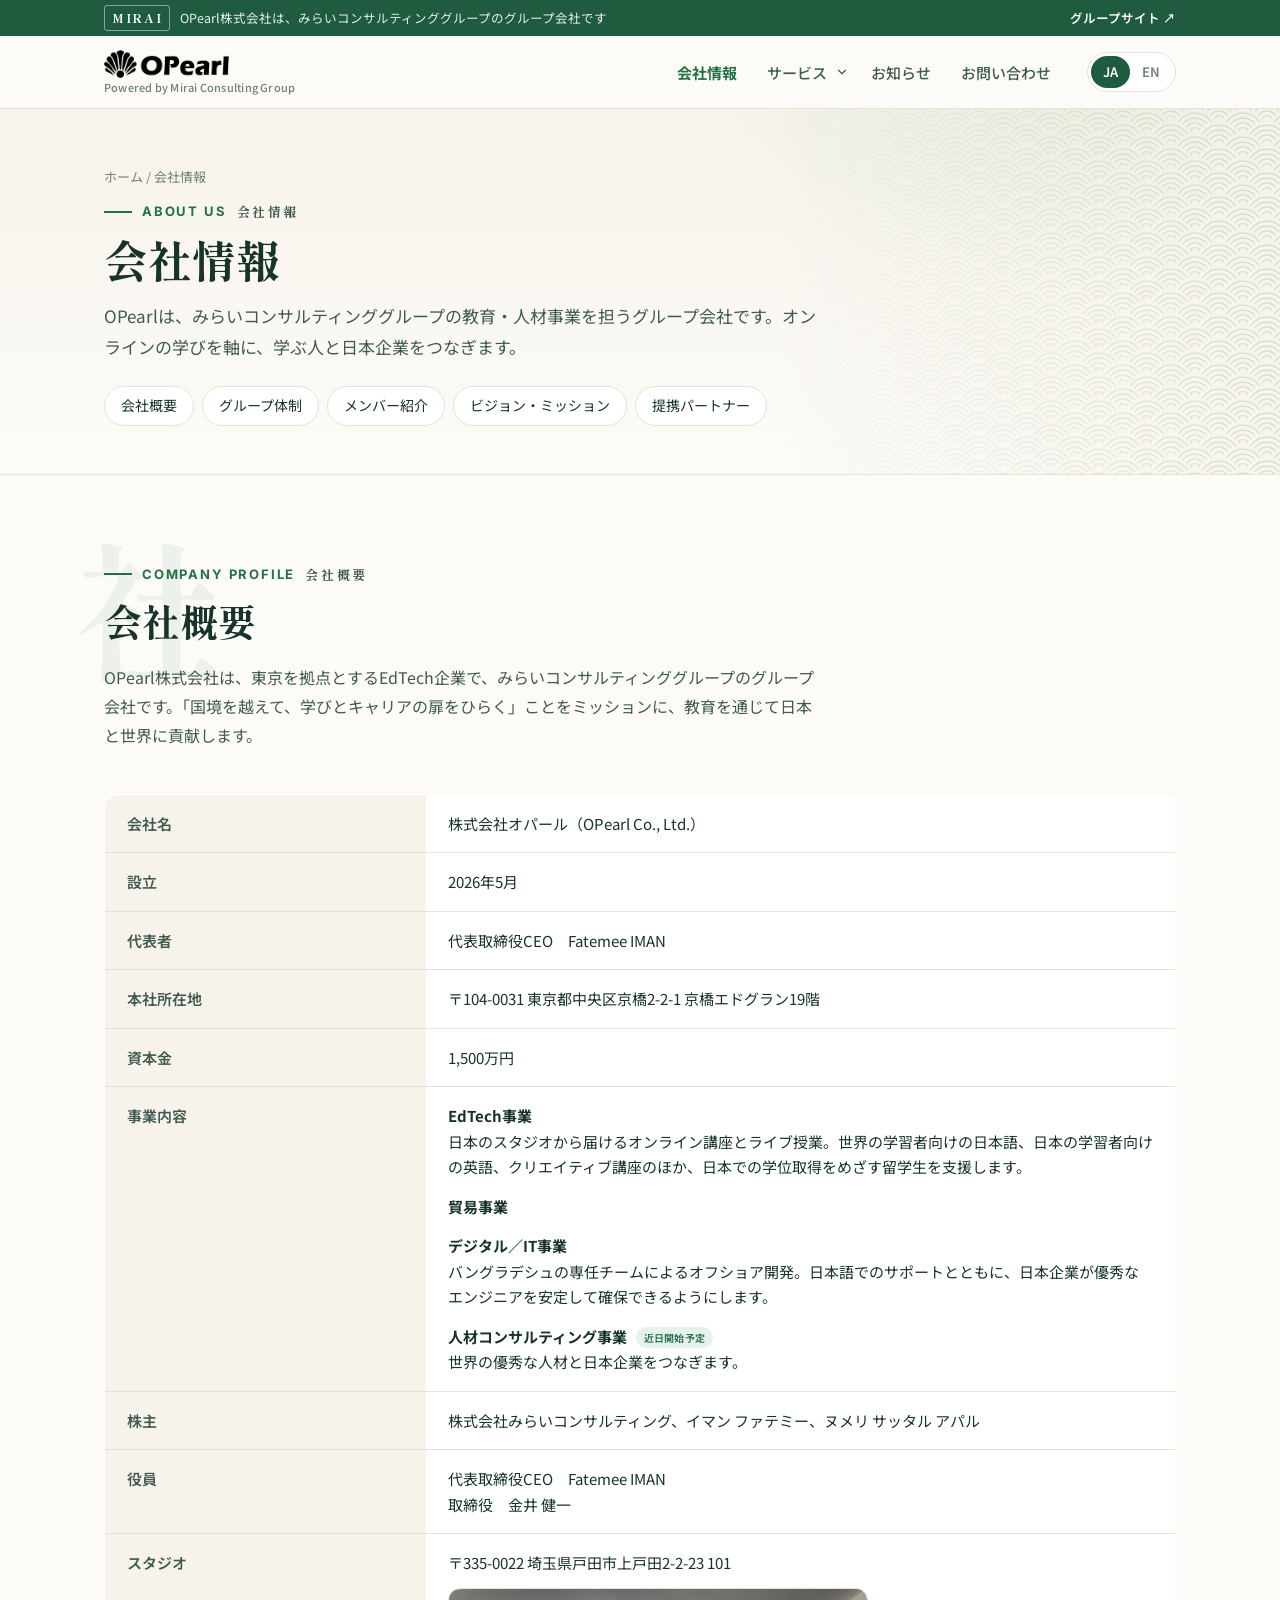
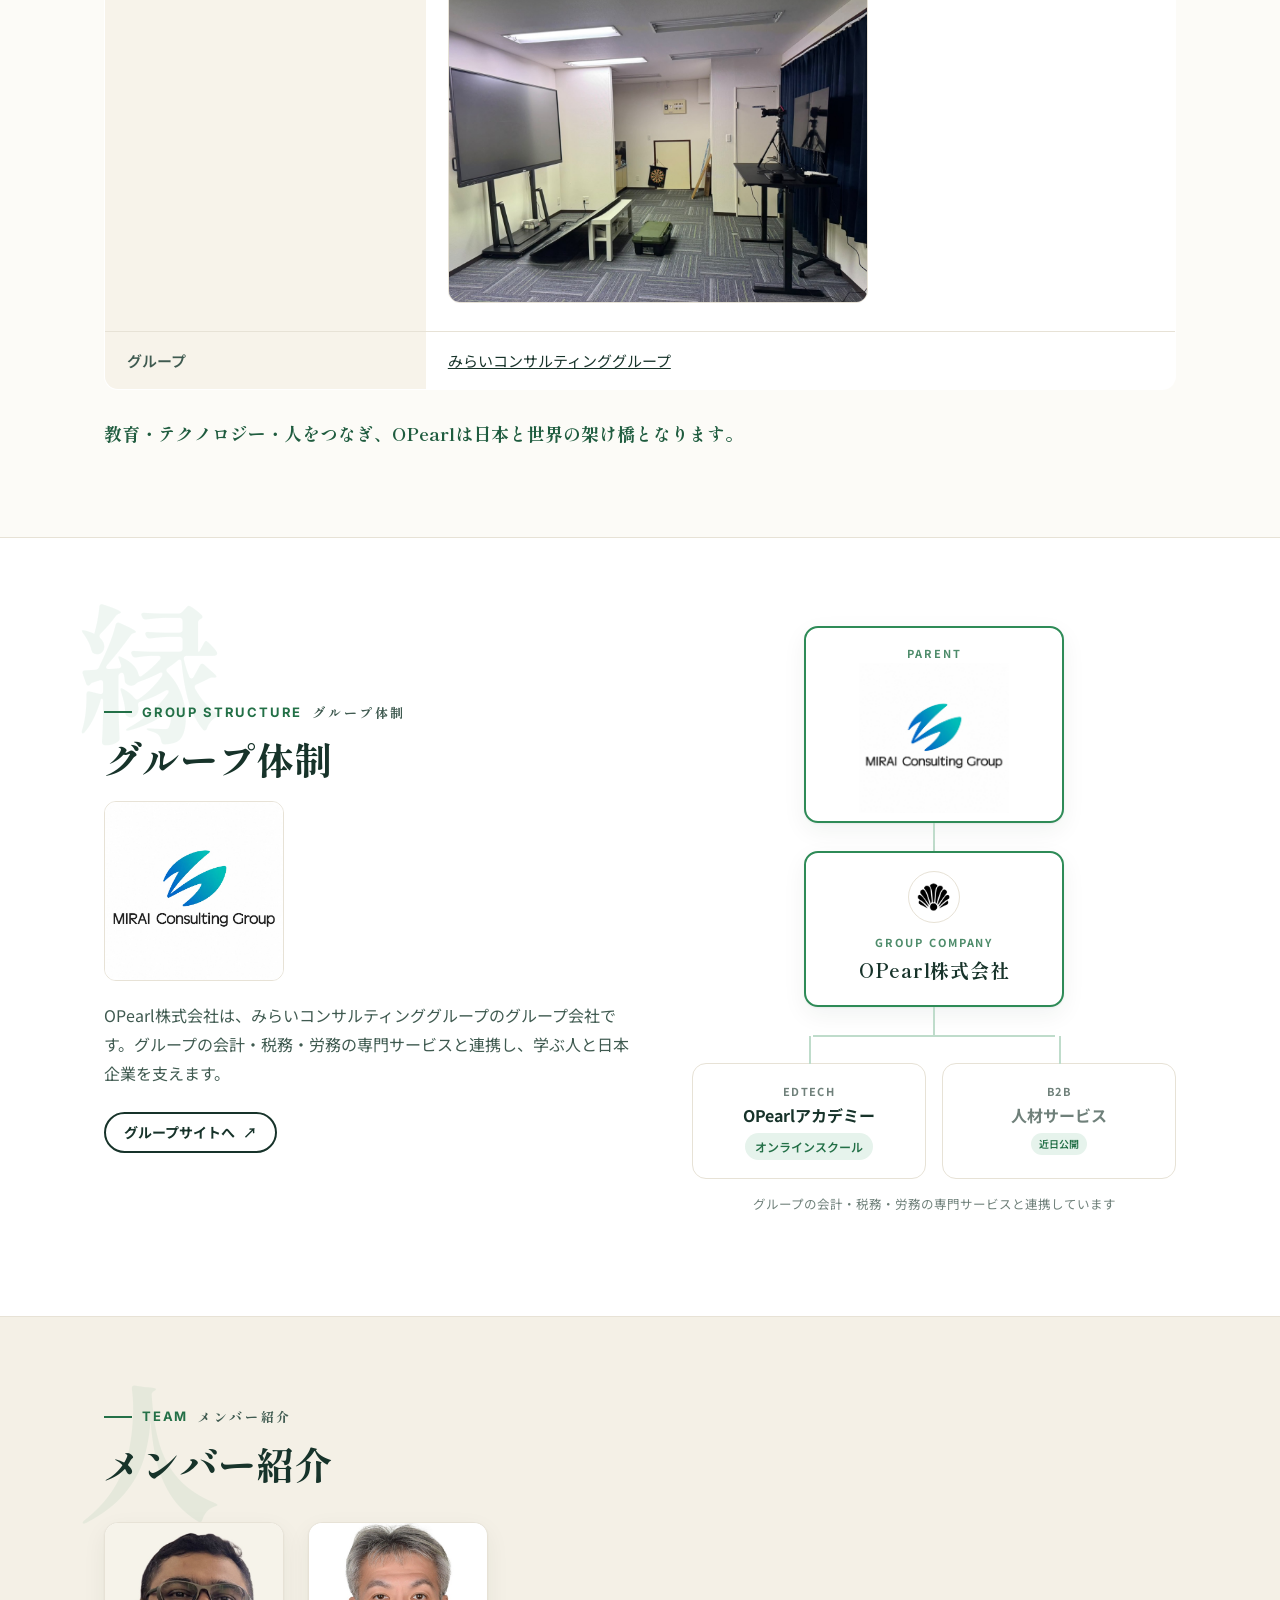
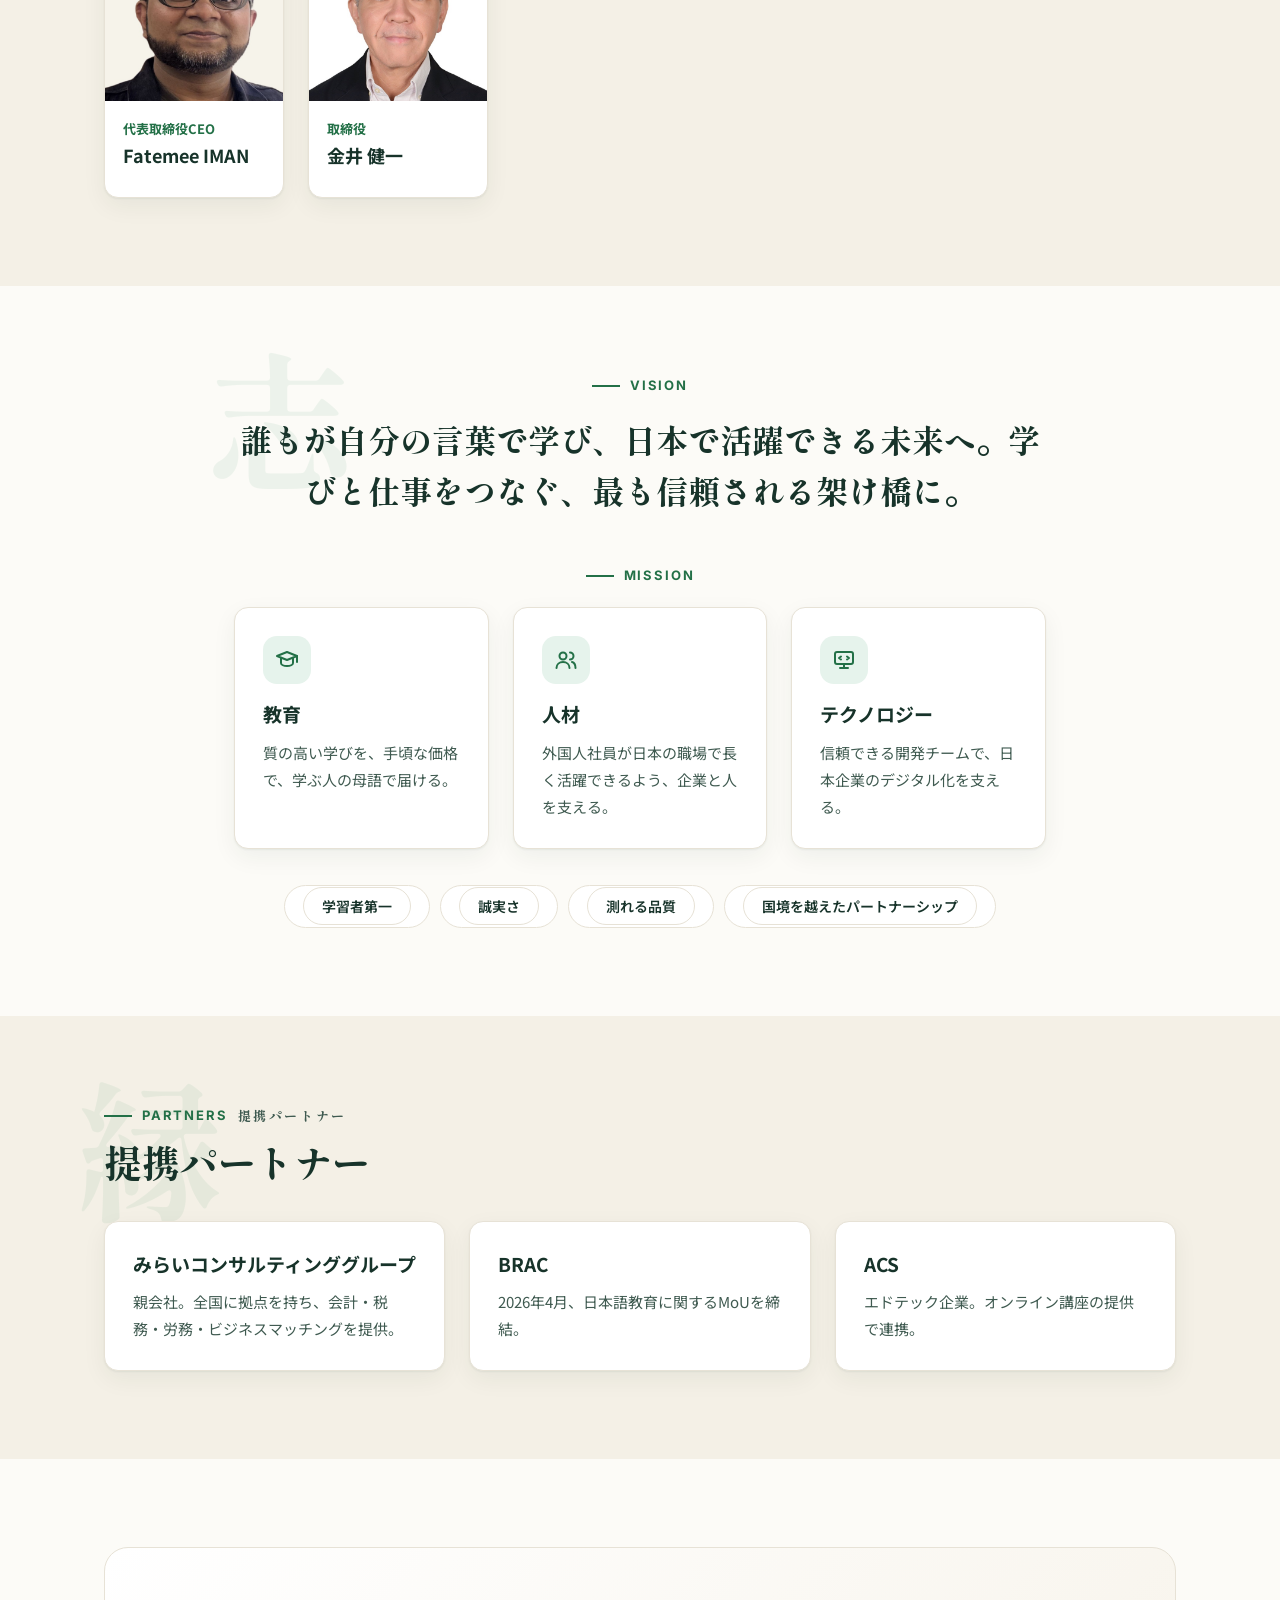
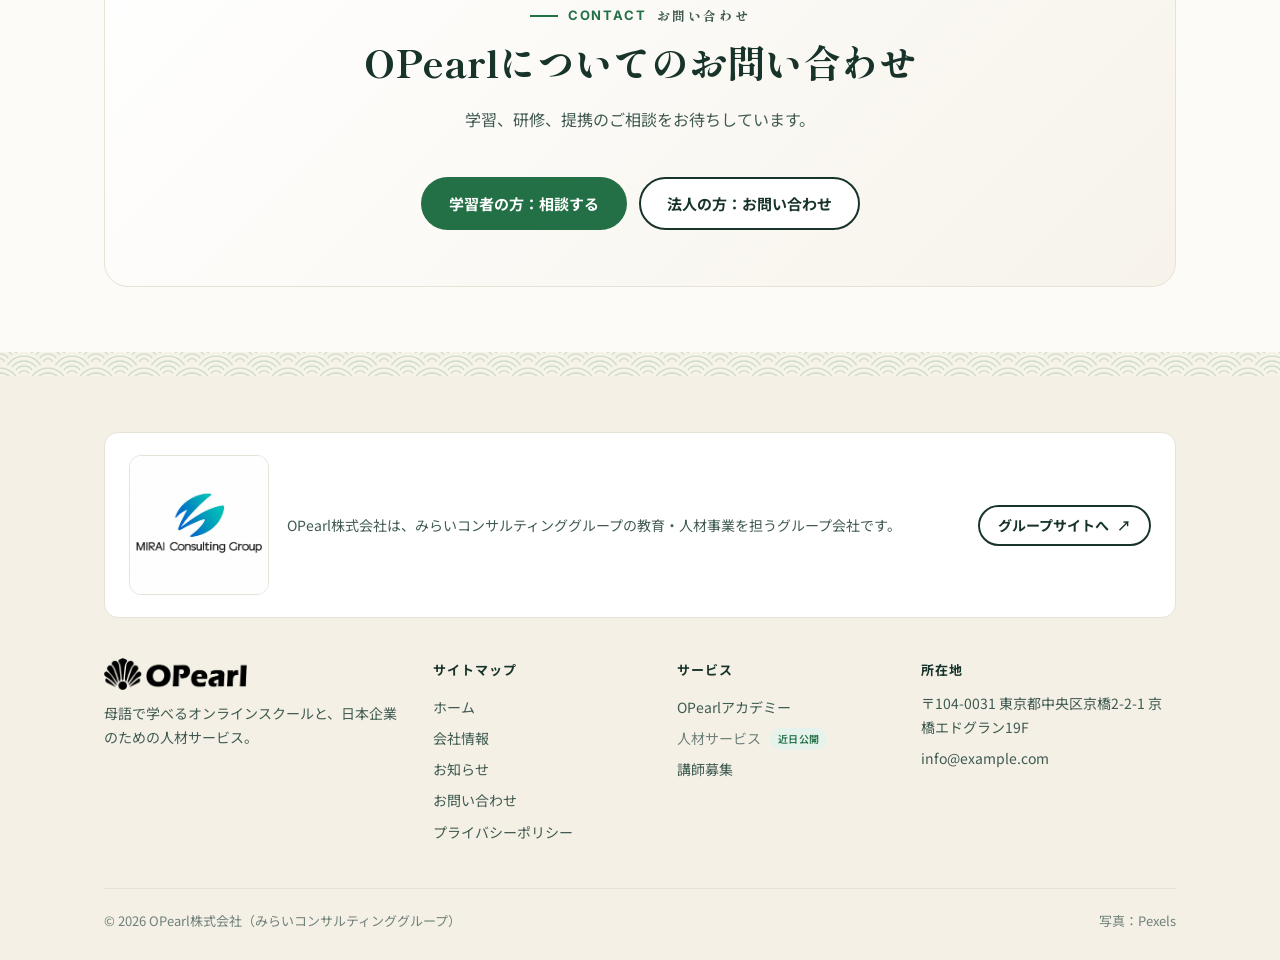
==== commit ff7968f5: "logo placement update" ====
--- a/about.html
+++ b/about.html
@@ -20,13 +20,13 @@
 <body>
   <div class="group-bar">
     <div class="wrap">
-      <div class="gb-left"><span class="mirai-mark"><img src="assets/img/mirai-mark.svg" alt="" width="16" height="14">MIRAI</span><span class="msg"><span class="ja">OPearl株式会社は、みらいコンサルティンググループのグループ会社です</span><span class="en">OPearl Co., Ltd. is a member of Mirai Consulting Group</span></span></div>
+      <div class="gb-left"><span class="mirai-mark">MIRAI</span><span class="msg"><span class="ja">OPearl株式会社は、みらいコンサルティンググループのグループ会社です</span><span class="en">OPearl Co., Ltd. is a member of Mirai Consulting Group</span></span></div>
       <a href="https://www.miraic.jp/" target="_blank" rel="noopener"><span class="ja">グループサイト</span><span class="en">Group website</span> ↗</a>
     </div>
   </div>
   <header class="site">
     <div class="wrap">
-      <a class="logo" href="index.html"><span class="logo-text"><img class="logo-img" src="assets/img/opearl-logo.png" alt="OPearl" width="600" height="134"><small><img src="assets/img/mirai-mark.svg" alt="" width="12" height="11"><span class="ja">Powered by みらいコンサルティンググループ</span><span class="en">Powered by Mirai Consulting Group</span></small></span></a>
+      <a class="logo" href="index.html"><span class="logo-text"><img class="logo-img" src="assets/img/opearl-logo.png" alt="OPearl" width="600" height="134"><small>Powered by Mirai Consulting Group</small></span></a>
       <nav class="main" id="main-nav" aria-label="Main">
         <a href="about.html" aria-current="page"><span class="ja">会社情報</span><span class="en">About Us</span></a>
         <div class="has-drop">
@@ -96,12 +96,12 @@
         <div>
           <div class="eyebrow">Group structure<span class="jp">グループ体制</span></div>
           <h2 class="title"><span class="ja">グループ体制</span><span class="en">Group structure</span></h2>
-          <span class="mirai-logo"><img class="mk" src="assets/img/mirai-mark.svg" alt="" width="44" height="39"><span><small>MIRAI CONSULTING GROUP</small><b><span class="ja">みらいコンサルティンググループ</span><span class="en">Mirai Consulting Group</span></b></span></span>
+          <span class="mirai-logo"><img src="assets/img/mirai-logo.jpg" alt="Mirai Consulting Group" width="1254" height="1254" loading="lazy"></span>
           <p class="intro" style="margin-bottom:24px"><span class="ja">OPearl株式会社は、みらいコンサルティンググループのグループ会社です。グループの会計・税務・労務の専門サービスと連携し、学ぶ人と日本企業を支えます。</span><span class="en">OPearl Co., Ltd. is a Mirai Consulting Group company. Working with the group's accounting, tax and labour specialists, we support learners and Japanese companies.</span></p>
           <a class="btn btn-ghost btn-small" href="https://www.miraic.jp/" target="_blank" rel="noopener"><span class="ja">グループサイトへ</span><span class="en">Visit the group website</span> ↗</a>
         </div>
         <div class="org" role="img" aria-label="Mirai Consulting Group, parent of OPearl Co., Ltd.">
-          <div class="node-top"><span class="org-logo"><img src="assets/img/mirai-mark.svg" alt="" width="34" height="30"></span><small>PARENT</small><b><span class="ja">みらいコンサルティンググループ</span><span class="en">Mirai Consulting Group</span></b></div>
+          <div class="node-top node-parent"><small>PARENT</small><img src="assets/img/mirai-logo.jpg" alt="Mirai Consulting Group" width="1254" height="1254"></div>
           <div class="stem"></div>
           <div class="node-top" style="background:var(--white);color:var(--ink);border:2px solid var(--accent)"><span class="org-logo"><img src="assets/img/opearl-mark.png" alt="" width="34" height="34"></span><small style="color:var(--accent-strong)">GROUP COMPANY</small><b><span class="ja">OPearl株式会社</span><span class="en">OPearl Co., Ltd.</span></b></div>
           <div class="stem"></div>
@@ -204,7 +204,7 @@
   <footer class="site">
     <div class="wrap">
       <div class="foot-group">
-        <span class="mirai-logo"><img class="mk" src="assets/img/mirai-mark.svg" alt="" width="44" height="39"><span><small>MIRAI CONSULTING GROUP</small><b><span class="ja">みらいコンサルティンググループ</span><span class="en">Mirai Consulting Group</span></b></span></span>
+        <span class="mirai-logo"><img src="assets/img/mirai-logo.jpg" alt="Mirai Consulting Group" width="1254" height="1254" loading="lazy"></span>
         <p><span class="ja">OPearl株式会社は、みらいコンサルティンググループの教育・人材事業を担うグループ会社です。</span><span class="en">OPearl Co., Ltd. is the Mirai Consulting Group company for education and HR.</span></p>
         <a class="btn btn-ghost btn-small" href="https://www.miraic.jp/" target="_blank" rel="noopener"><span class="ja">グループサイトへ</span><span class="en">Visit the group website</span> ↗</a>
       </div>
--- a/assets/css/styles.css
+++ b/assets/css/styles.css
@@ -564,25 +564,20 @@
 .mirai-mark {
   font-family: "Shippori Mincho B1", serif; font-weight: 800; letter-spacing: .14em; font-size: 12px;
   border: 1px solid rgba(255,255,255,.45); border-radius: 3px; padding: 1px 7px; white-space: nowrap; color: #fff;
-  display: inline-flex; align-items: center; gap: 5px;
-}
-.mirai-mark img { width: 14px; height: auto; filter: brightness(0) invert(1); }
+}
 @media (max-width: 700px) { .group-bar .msg { display: none; } }
 
 /* logo lockup: OPearl / Powered by Mirai Consulting Group */
 .logo-text small { display: flex; align-items: center; gap: 5px; }
-.logo-text small img { width: 12px; height: auto; flex: none; }
 
 /* ---------- Mirai group section ---------- */
 .group-sec { background: var(--white); border-top: 1px solid var(--line); border-bottom: 1px solid var(--line); }
 .group-grid { display: grid; grid-template-columns: 1.1fr 1fr; gap: 56px; align-items: center; }
 @media (max-width: 900px) { .group-grid { grid-template-columns: 1fr; gap: 36px; } }
 .mirai-logo {
-  display: inline-flex; align-items: center; gap: 14px; padding: 14px 20px; border: 1px solid var(--line); border-radius: 12px; background: var(--pearl); margin-bottom: 20px;
-}
-.mirai-logo .mk { width: 44px; height: auto; flex: none; }
-.mirai-logo b { display: block; font-family: "Shippori Mincho B1", serif; font-weight: 800; font-size: 19px; letter-spacing: .06em; line-height: 1.3; }
-.mirai-logo small { display: block; font-size: 11px; letter-spacing: .18em; color: var(--muted); font-weight: 700; }
+  display: block; width: 180px; border: 1px solid var(--line); border-radius: 12px; background: #fff; overflow: hidden; margin-bottom: 20px;
+}
+.mirai-logo img { display: block; width: 100%; height: auto; }
 .group-stats { display: grid; grid-template-columns: repeat(3, 1fr); gap: 0; border: 1px solid var(--line); border-radius: var(--radius); background: var(--pearl); margin: 28px 0; }
 .group-stats div { padding: 18px 16px; border-left: 1px solid var(--line); }
 .group-stats div:first-child { border-left: 0; }
@@ -597,6 +592,9 @@
 }
 .org .org-logo { display: grid; place-items: center; width: 52px; height: 52px; margin: 0 auto 10px; border-radius: 50%; background: var(--white); border: 1px solid var(--line); }
 .org .org-logo img { width: 34px; height: auto; }
+.org .node-parent { background: var(--white); color: var(--ink); border: 2px solid var(--accent); padding: 16px 28px 8px; }
+.org .node-parent small { color: var(--accent-strong); opacity: 1; }
+.org .node-parent img { display: block; width: 150px; height: auto; margin: 0 auto; }
 .org .node-top small { display: block; font-size: 11px; letter-spacing: .18em; opacity: .8; font-weight: 700; }
 .org .node-top b { font-family: "Shippori Mincho B1", serif; font-size: 19px; letter-spacing: .04em; }
 .org .stem { width: 2px; height: 28px; background: #bfdccb; }
@@ -614,7 +612,7 @@
 /* footer group block */
 .foot-group { display: flex; align-items: center; gap: 18px; flex-wrap: wrap; padding: 22px 24px; margin-bottom: 40px; background: var(--white); border: 1px solid var(--line); border-radius: var(--radius); }
 .foot-group p { margin: 0; flex: 1; min-width: 220px; line-height: 1.7; }
-.foot-group .mirai-logo { margin: 0; background: var(--pearl); }
+.foot-group .mirai-logo { margin: 0; width: 140px; flex: none; }
 footer.site { position: relative; }
 footer.site::before { content: ""; position: absolute; left: 0; right: 0; top: -24px; height: 24px; background: var(--seigaiha) repeat-x; background-size: 48px 24px; }
 
@@ -622,10 +620,7 @@
 .eyebrow { flex-wrap: wrap; row-gap: 2px; }
 .eyebrow .jp { white-space: nowrap; }
 @media (max-width: 600px) {
-  .mirai-logo { padding: 12px 14px; gap: 10px; max-width: 100%; }
-  .mirai-logo b { font-size: 15px; }
-  .mirai-logo small { font-size: 9.5px; letter-spacing: .1em; }
-  .mirai-logo .mk { width: 36px; }
+  .mirai-logo { width: 150px; }
 }
 @media (max-width: 600px) {
   .org .node-top { min-width: 0; width: 100%; padding: 16px; }
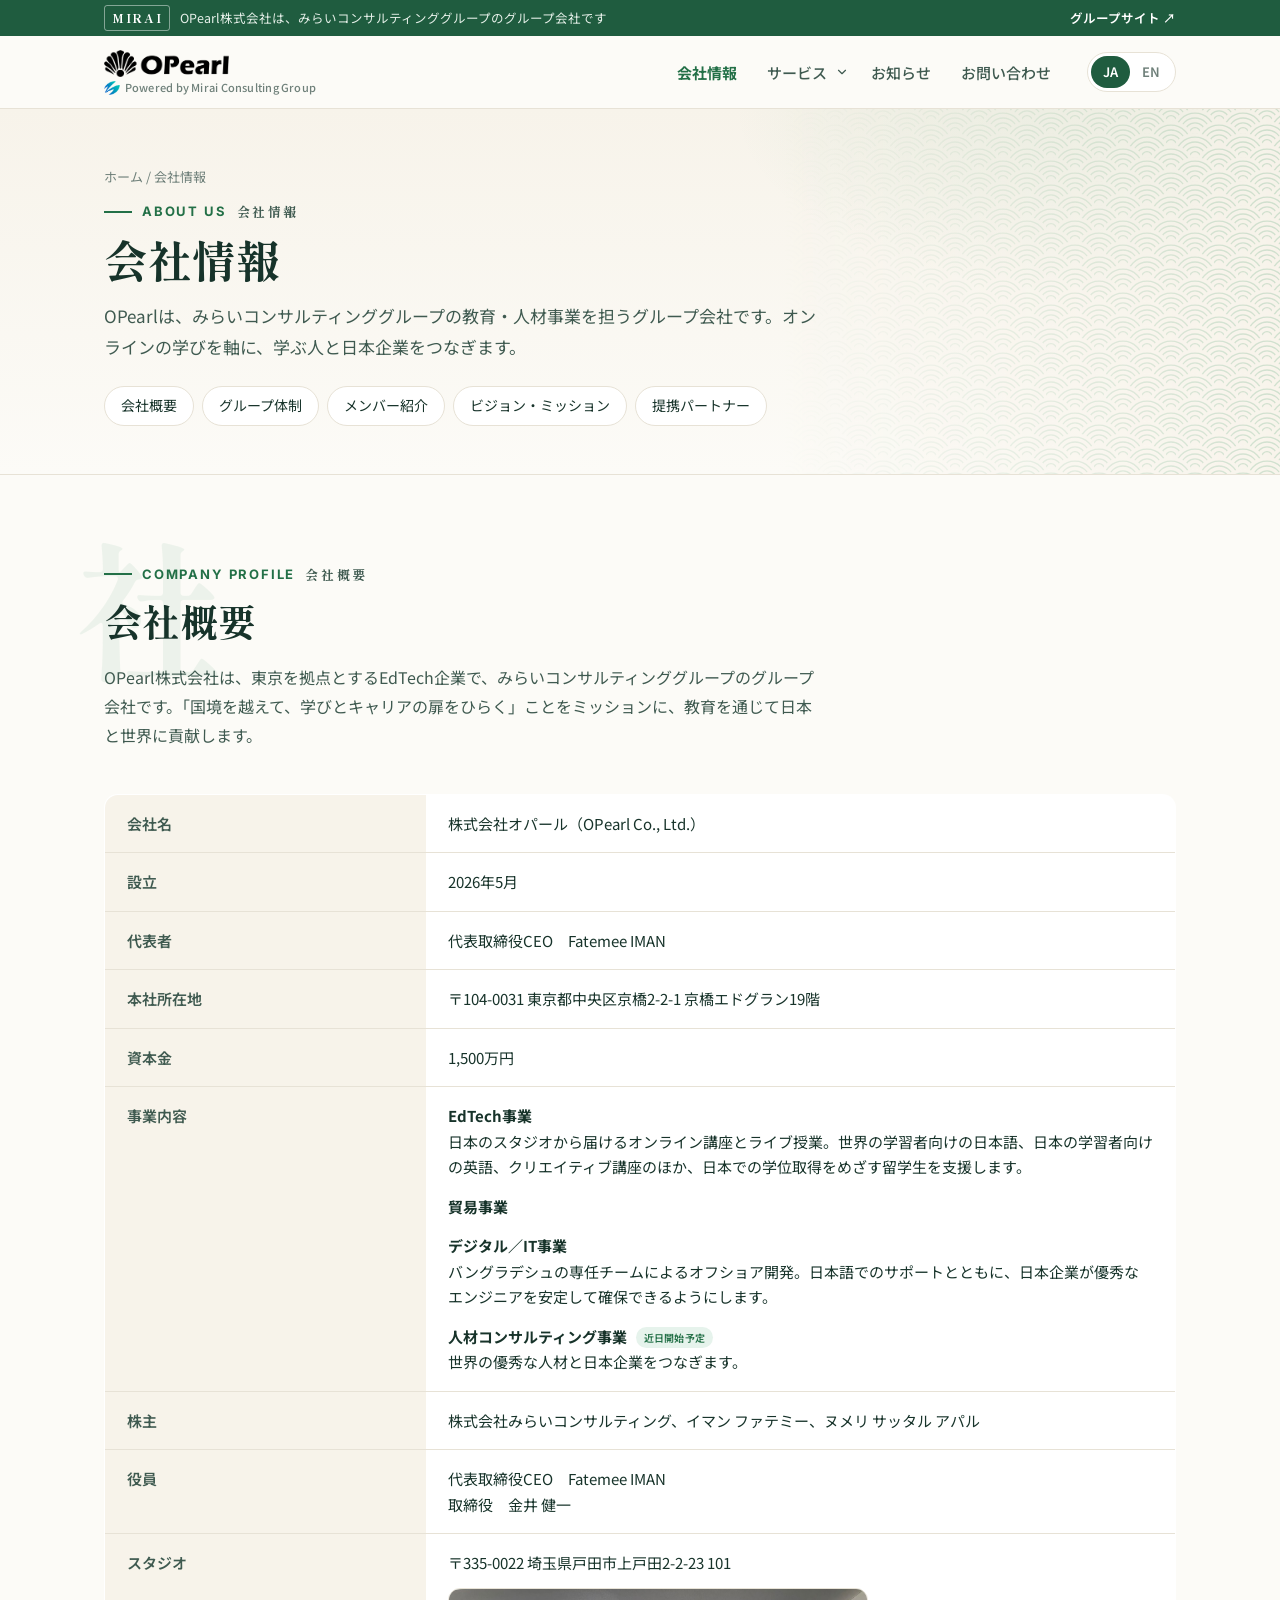
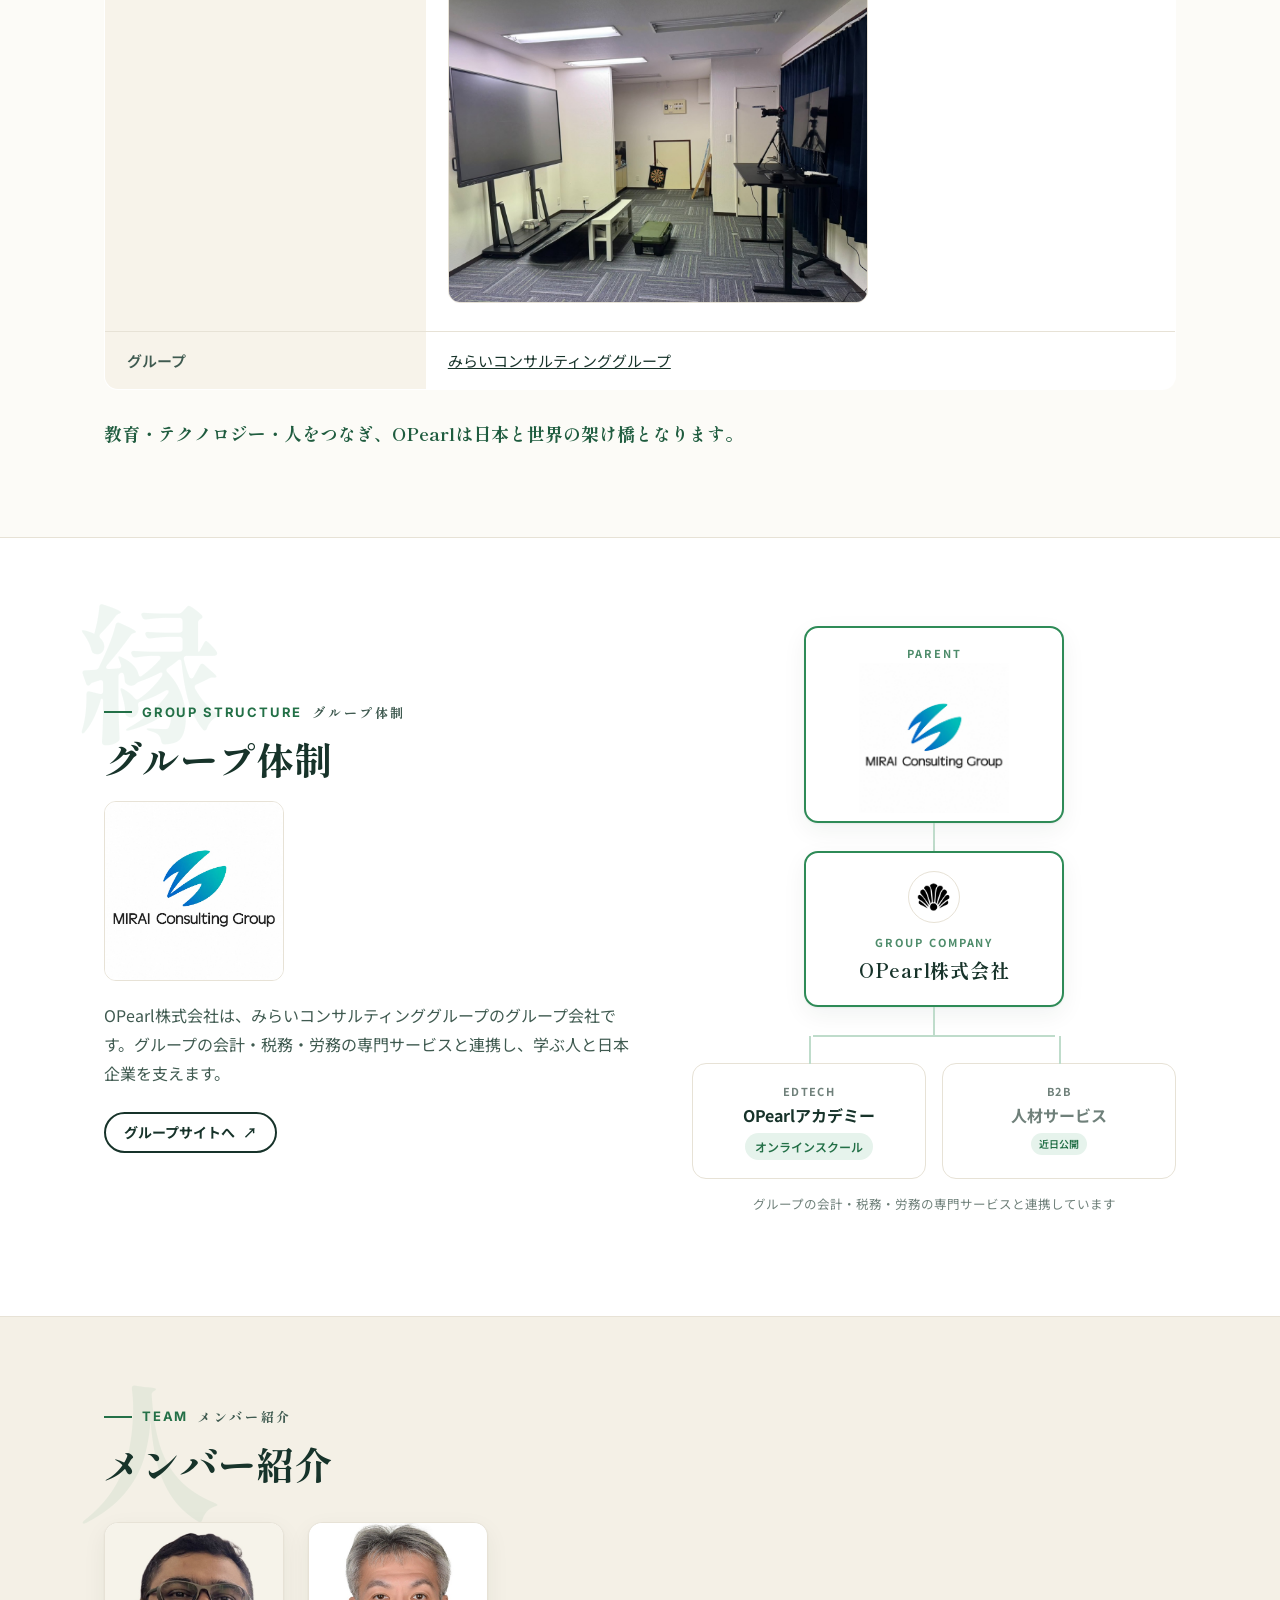
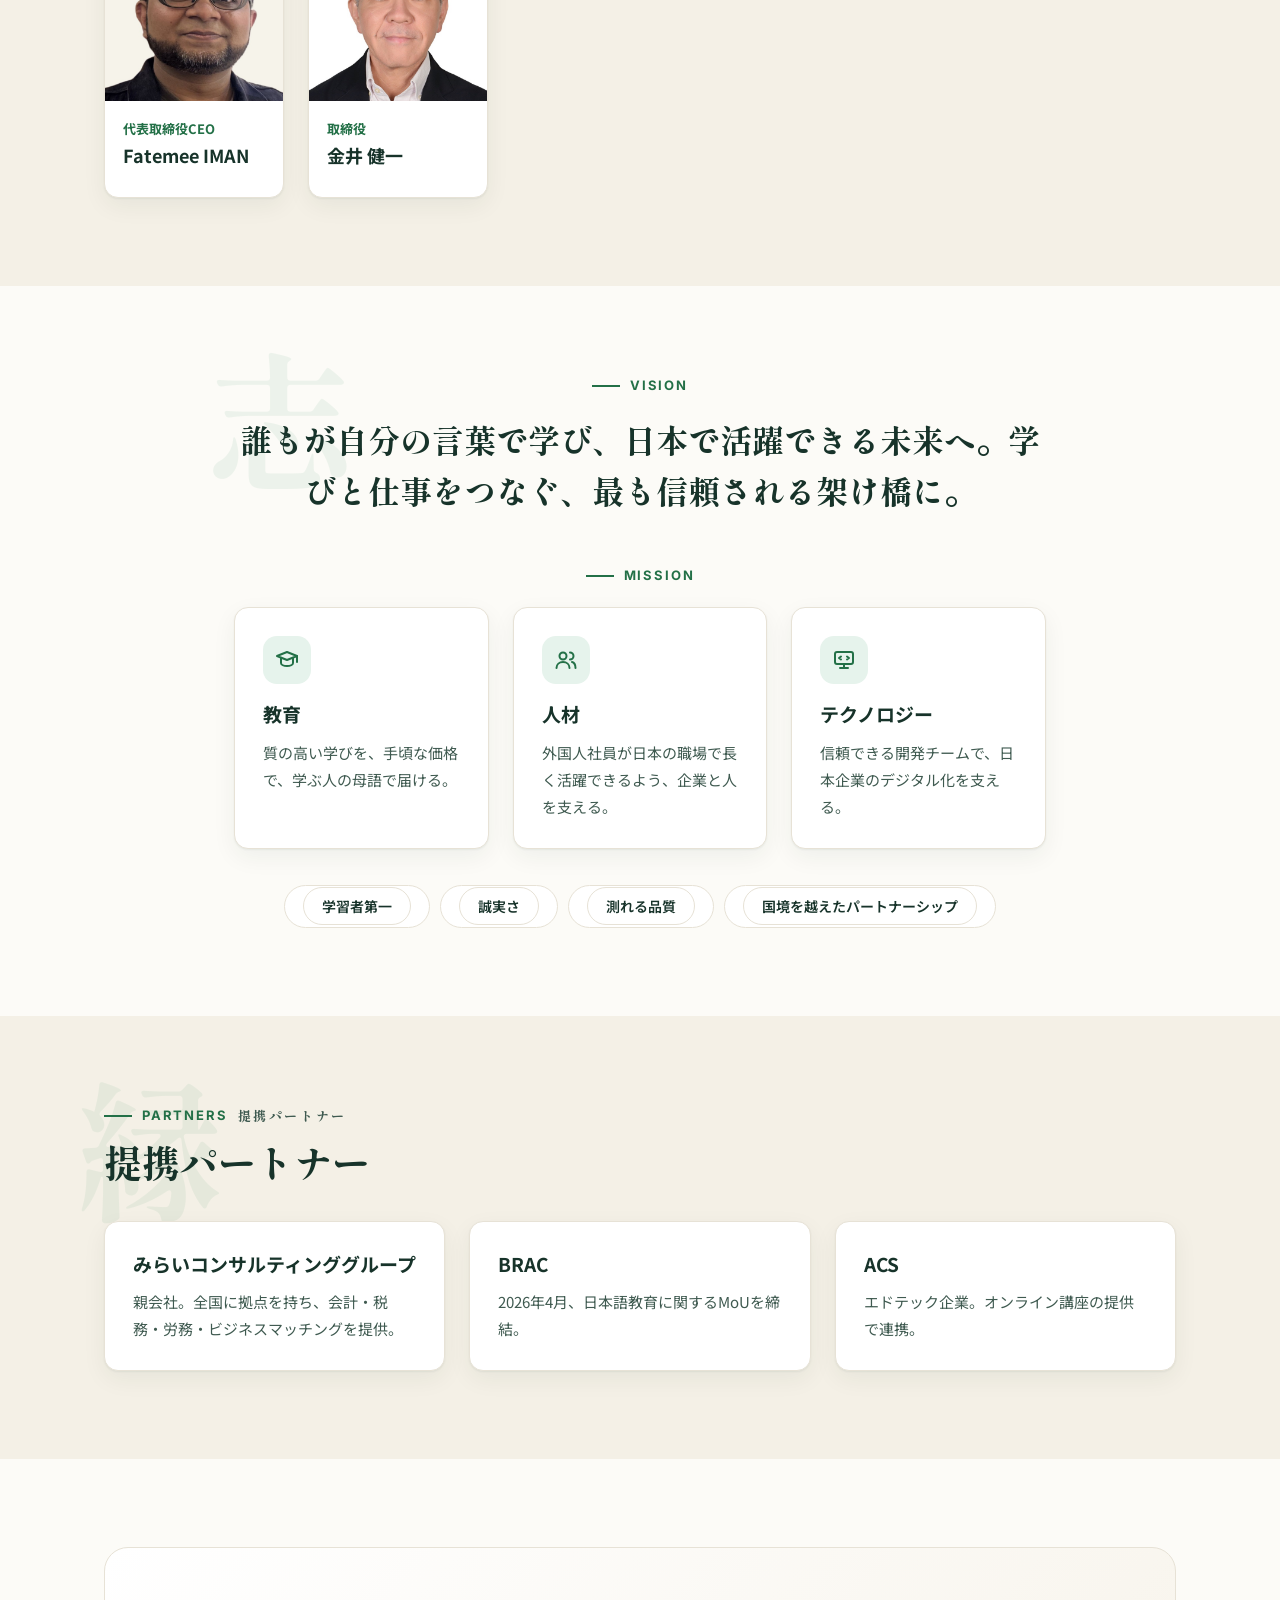
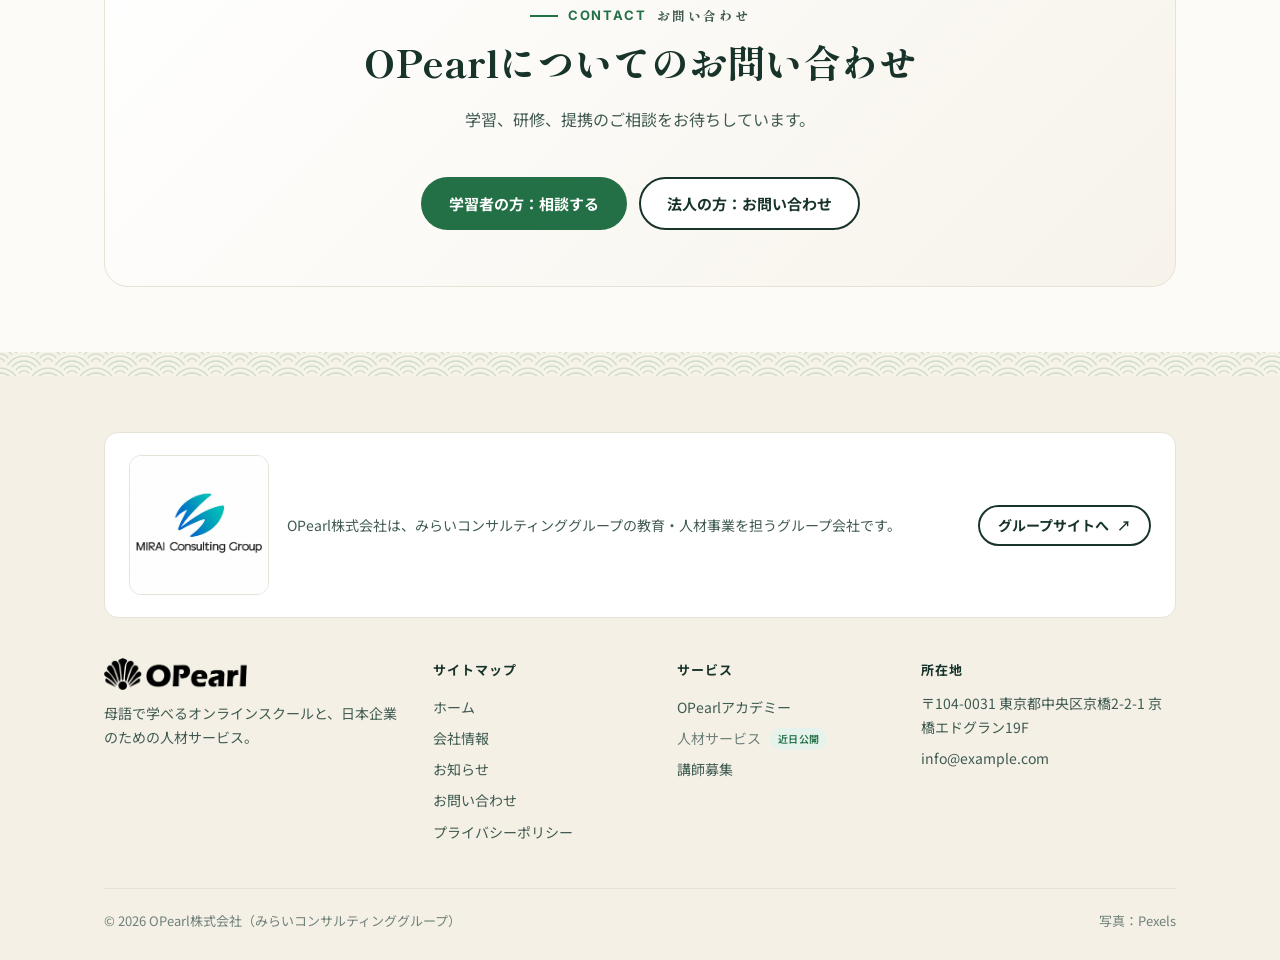
==== commit e75fcbb4: "Add Mirai logo mark to the header "Powered by" line Crop the Mirai symbol from mirai-logo.jpg into a" ====
--- a/about.html
+++ b/about.html
@@ -26,7 +26,7 @@
   </div>
   <header class="site">
     <div class="wrap">
-      <a class="logo" href="index.html"><span class="logo-text"><img class="logo-img" src="assets/img/opearl-logo.png" alt="OPearl" width="600" height="134"><small>Powered by Mirai Consulting Group</small></span></a>
+      <a class="logo" href="index.html"><span class="logo-text"><img class="logo-img" src="assets/img/opearl-logo.png" alt="OPearl" width="600" height="134"><small><img class="mirai-mk" src="assets/img/mirai-mark.png" alt="" width="16" height="14">Powered by Mirai Consulting Group</small></span></a>
       <nav class="main" id="main-nav" aria-label="Main">
         <a href="about.html" aria-current="page"><span class="ja">会社情報</span><span class="en">About Us</span></a>
         <div class="has-drop">
--- a/assets/css/styles.css
+++ b/assets/css/styles.css
@@ -569,6 +569,7 @@
 
 /* logo lockup: OPearl / Powered by Mirai Consulting Group */
 .logo-text small { display: flex; align-items: center; gap: 5px; }
+.logo-text small .mirai-mk { display: block; flex: none; width: auto; height: 14px; }
 
 /* ---------- Mirai group section ---------- */
 .group-sec { background: var(--white); border-top: 1px solid var(--line); border-bottom: 1px solid var(--line); }
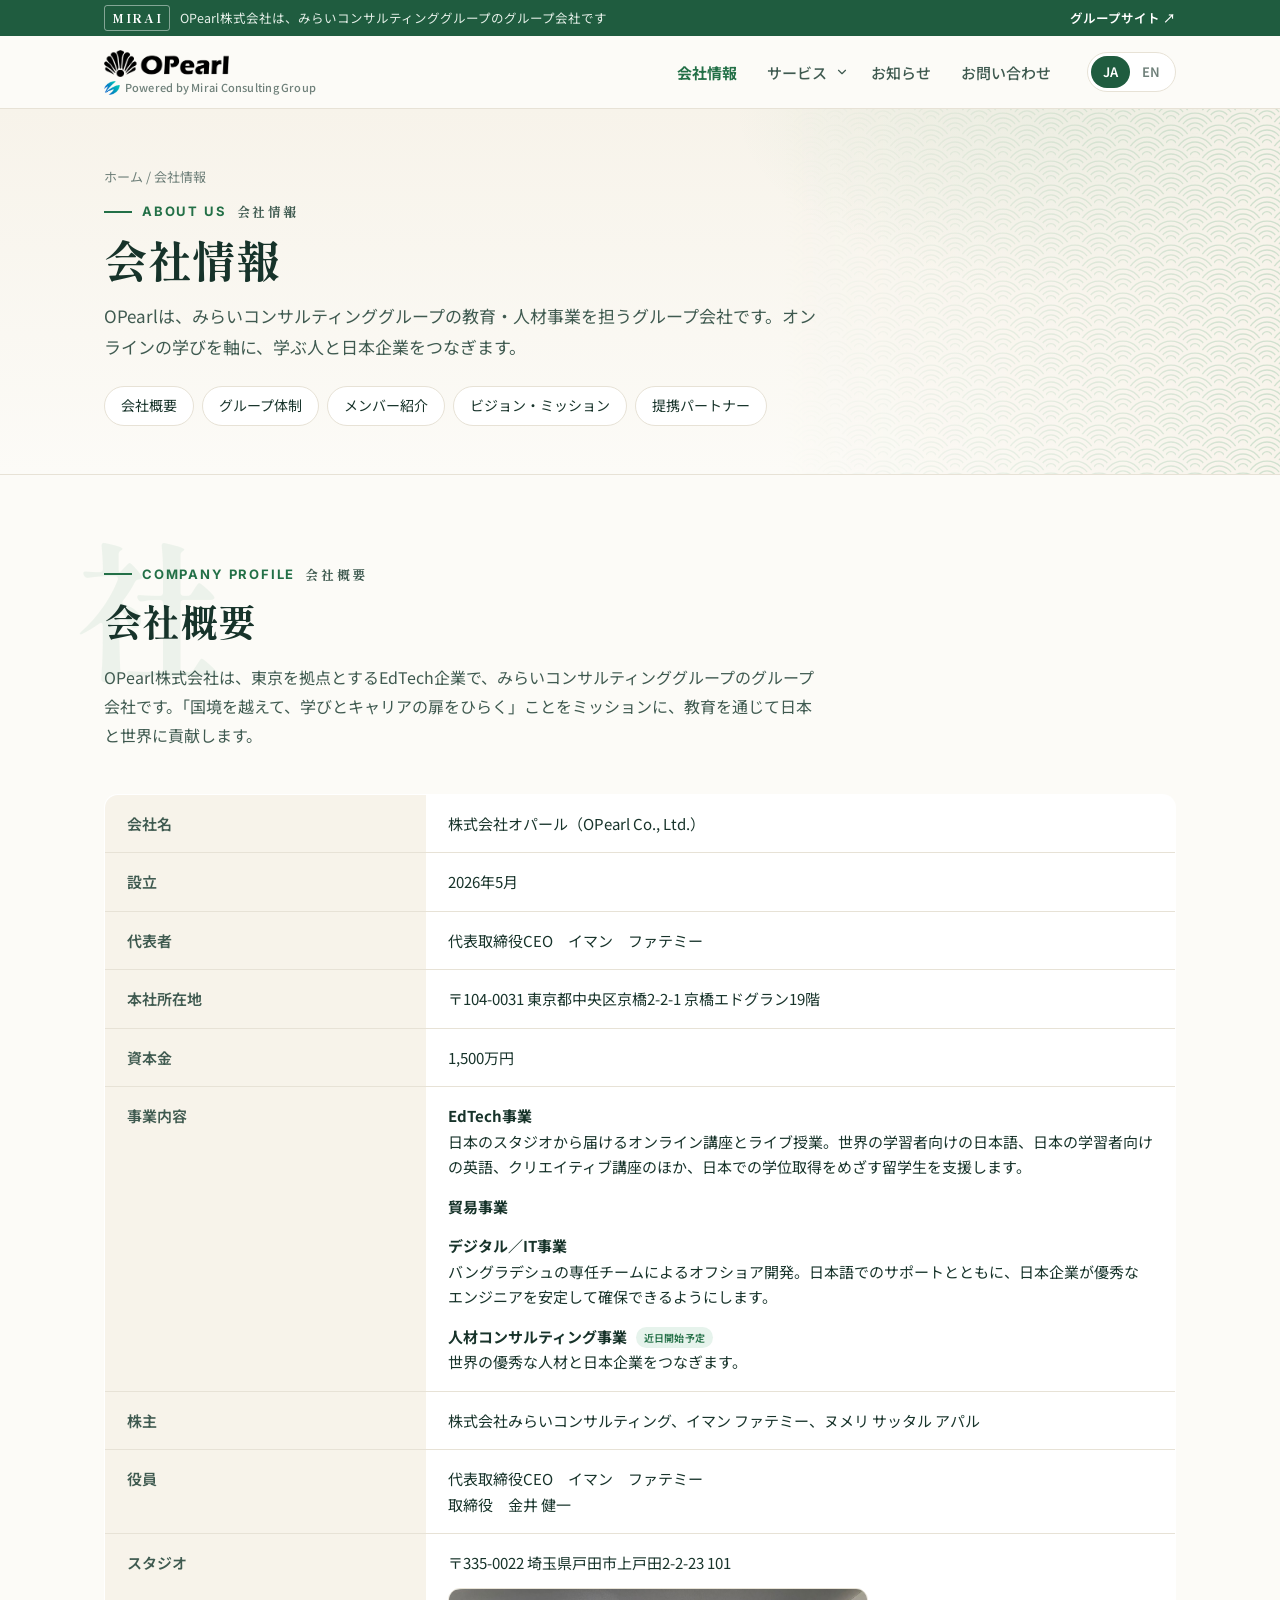
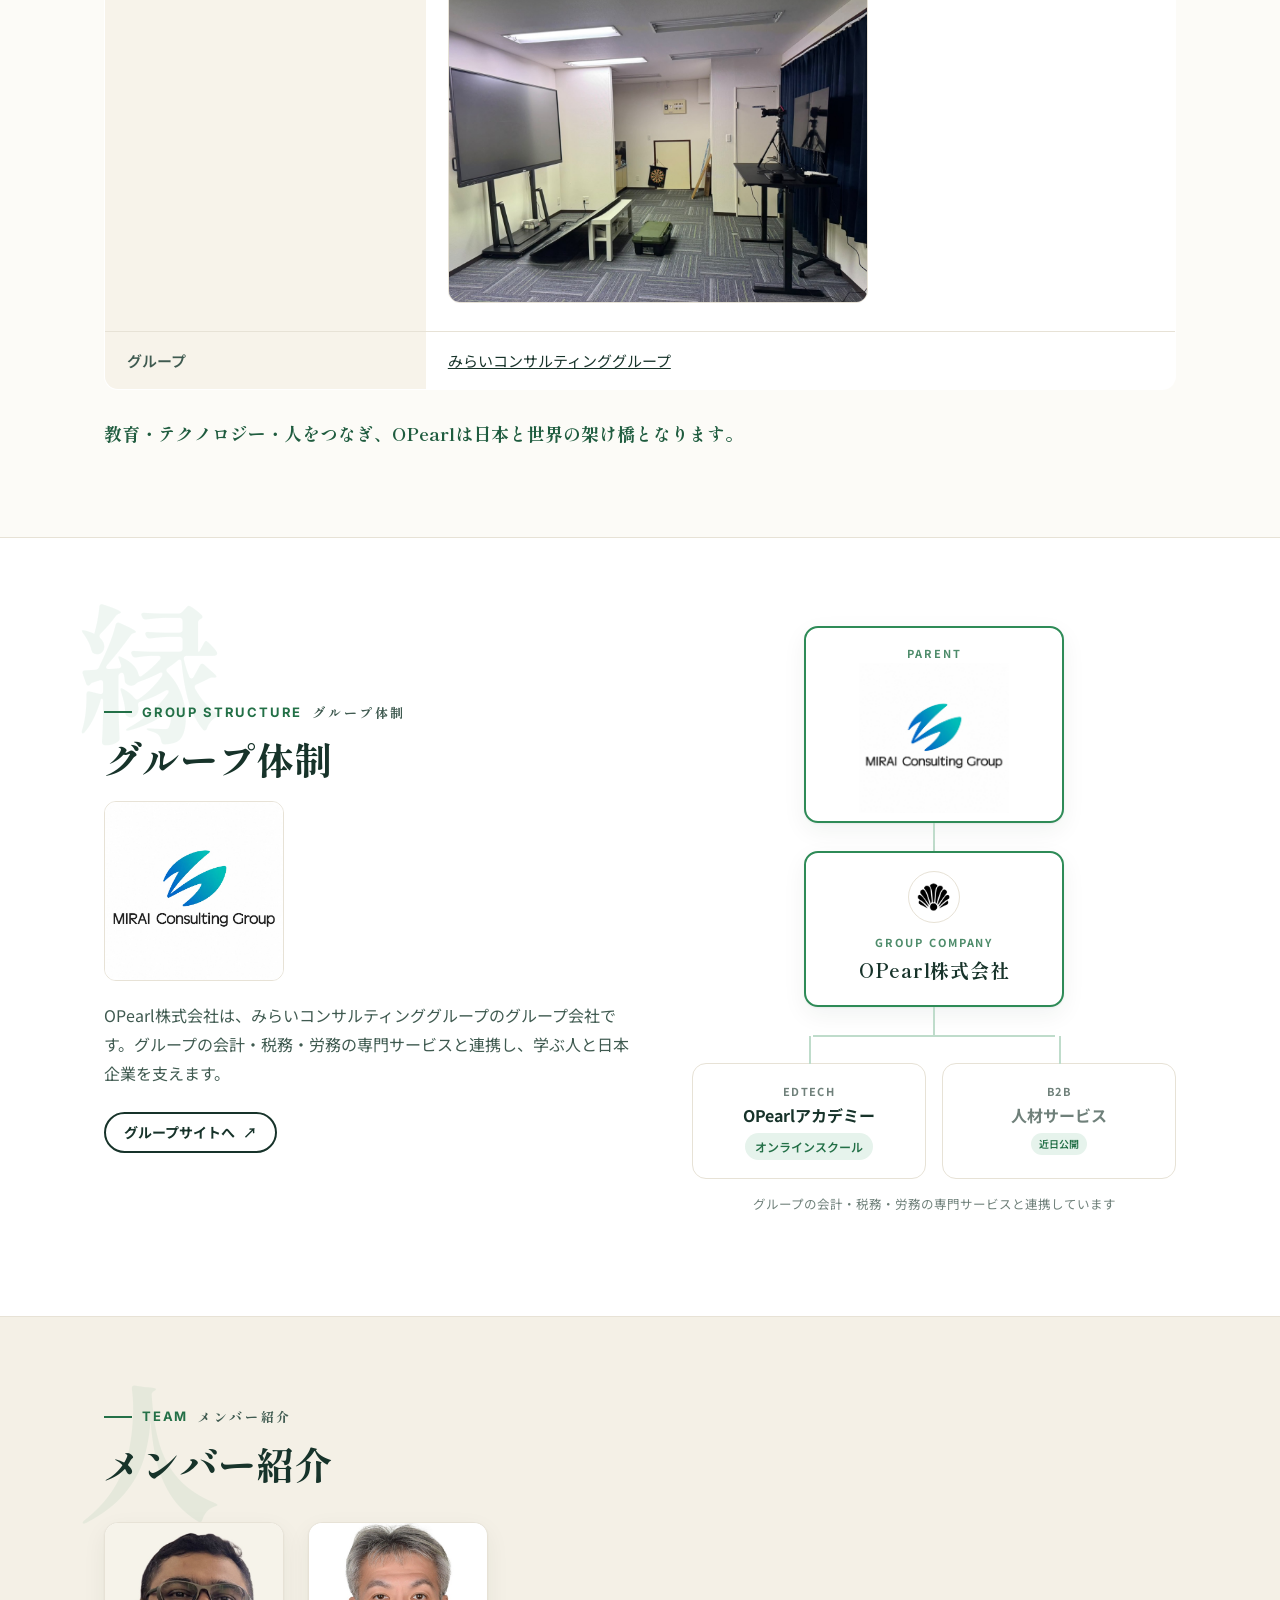
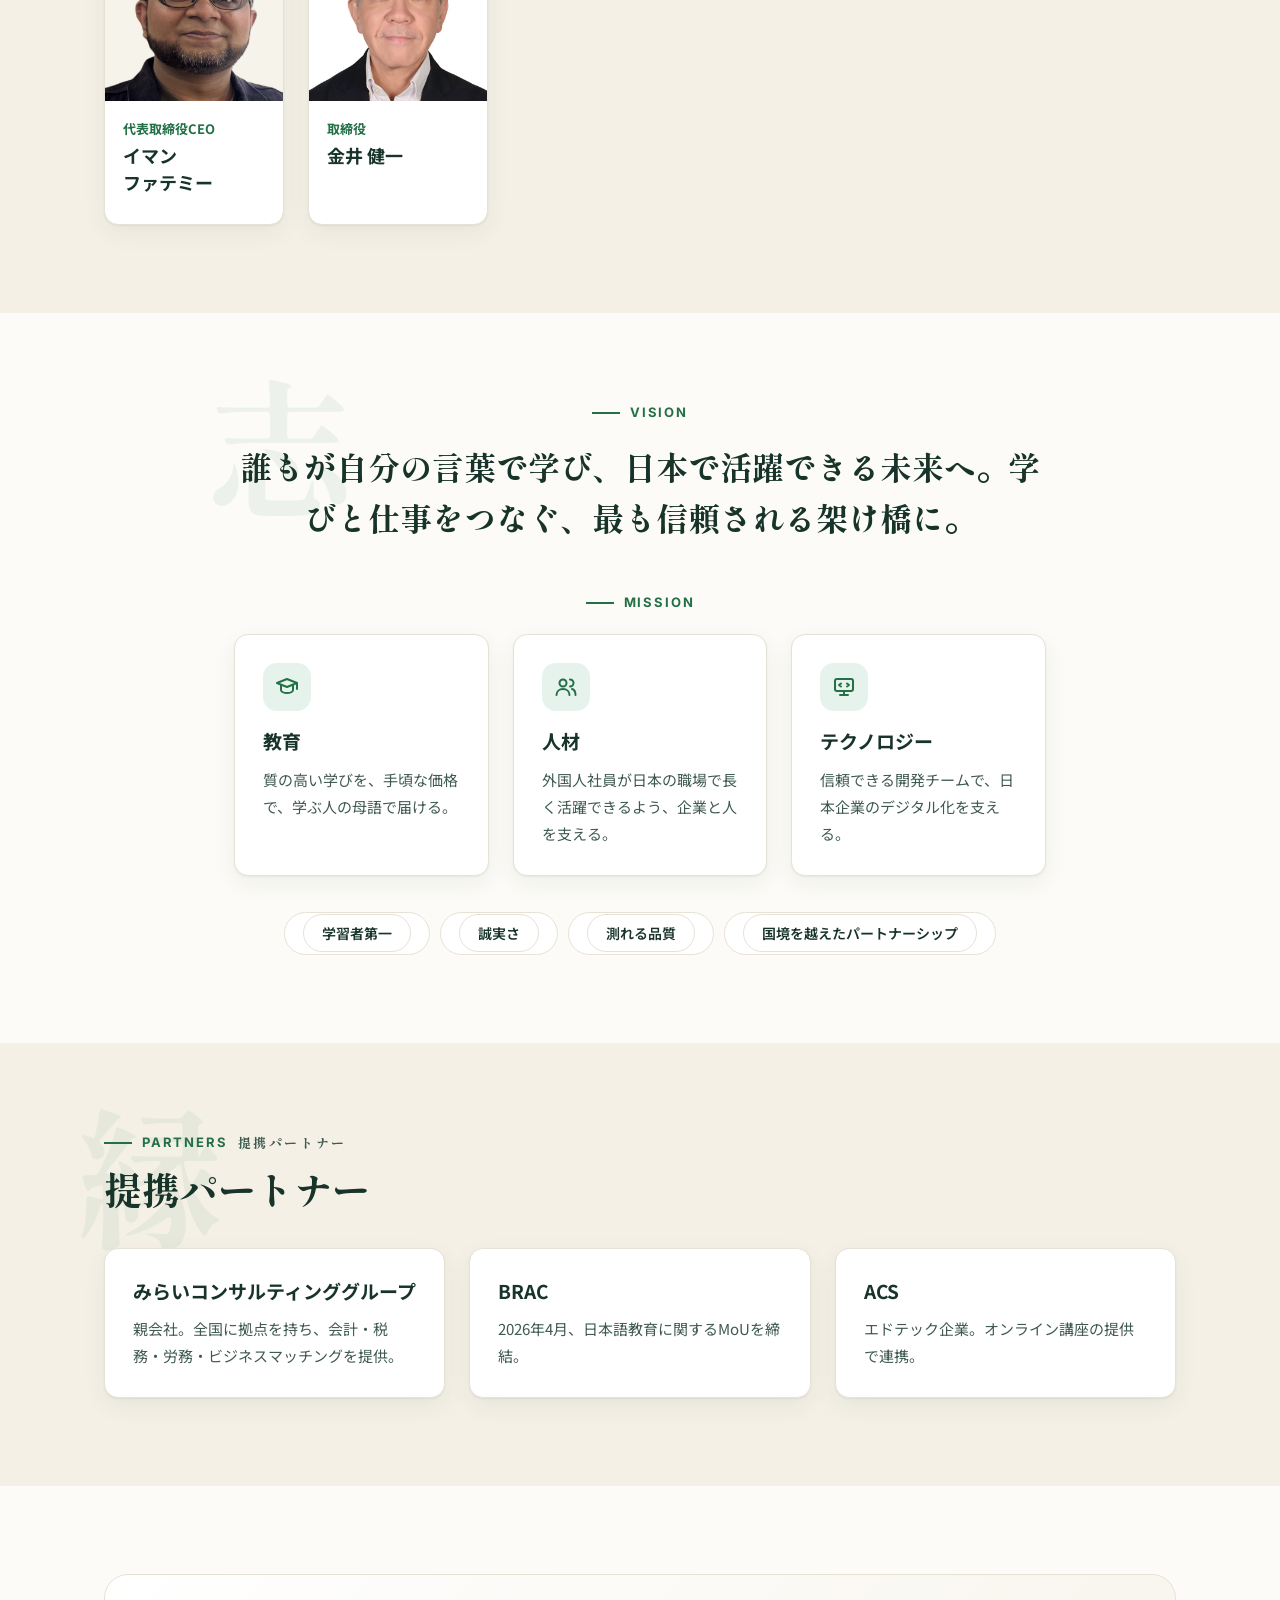
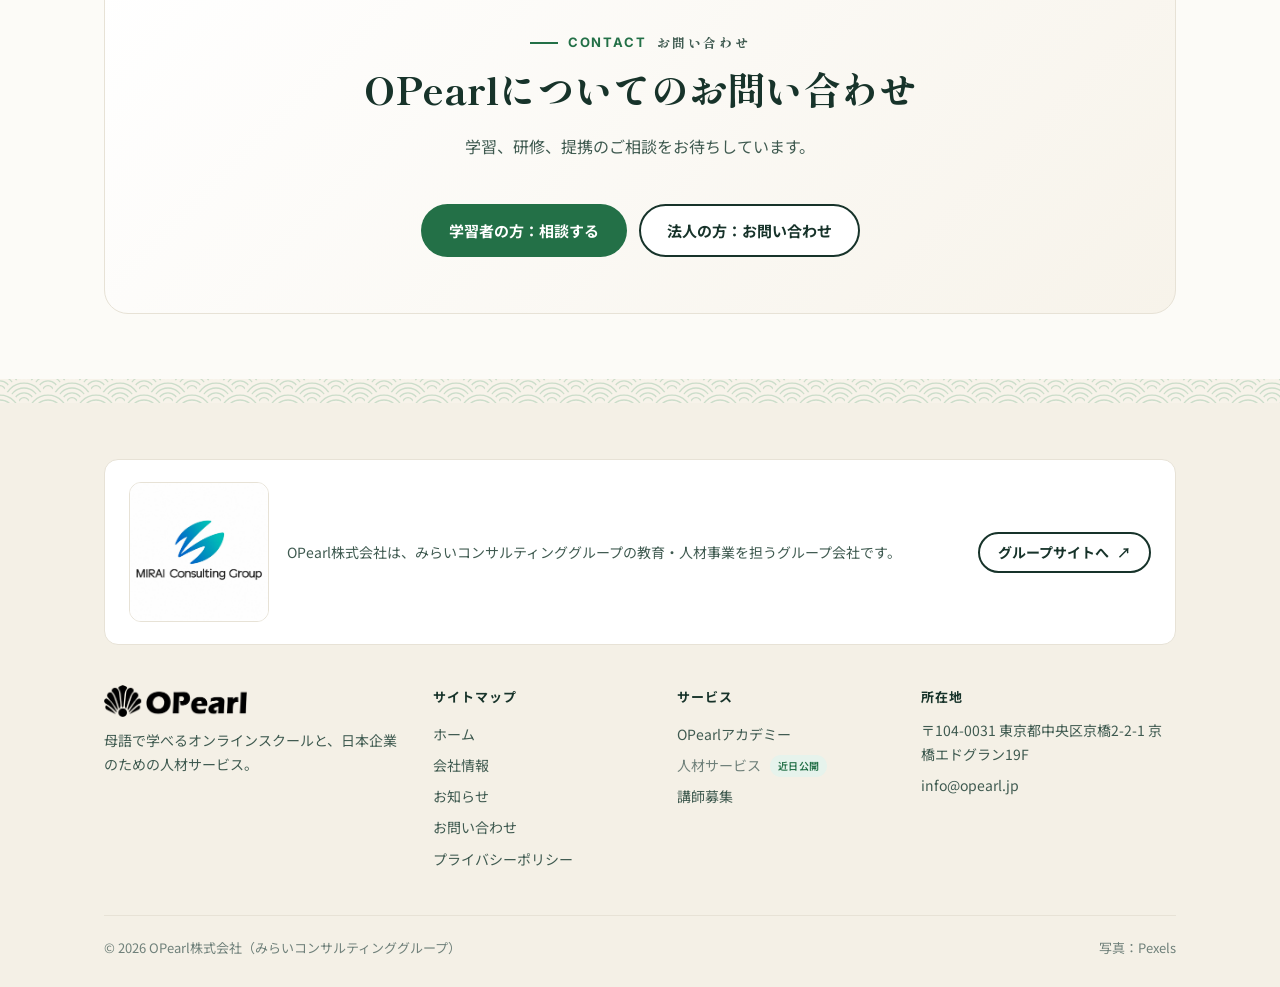
==== commit af999980: "Japanese version fixes: names, contact email, remove seals - Show the CEO's name in Japanese (イマン　ファ" ====
--- a/about.html
+++ b/about.html
@@ -73,7 +73,7 @@
         <table class="profile">
           <tr><th><span class="ja">会社名</span><span class="en">Company name</span></th><td><span class="ja">株式会社オパール（OPearl Co., Ltd.）</span><span class="en">OPearl Co., Ltd.</span></td></tr>
           <tr><th><span class="ja">設立</span><span class="en">Established</span></th><td><span class="ja">2026年5月</span><span class="en">May 2026</span></td></tr>
-          <tr><th><span class="ja">代表者</span><span class="en">Representative</span></th><td><span class="ja">代表取締役CEO　Fatemee IMAN</span><span class="en">Fatemee IMAN, Representative Director / CEO</span></td></tr>
+          <tr><th><span class="ja">代表者</span><span class="en">Representative</span></th><td><span class="ja">代表取締役CEO　イマン　ファテミー</span><span class="en">Fatemee IMAN, Representative Director / CEO</span></td></tr>
           <tr><th><span class="ja">本社所在地</span><span class="en">Head office</span></th><td><span class="ja">〒104-0031 東京都中央区京橋2-2-1 京橋エドグラン19階</span><span class="en">Kyobashi Edogrand 19F, 2-2-1 Kyobashi, Chuo-ku, Tokyo</span></td></tr>
           <tr><th><span class="ja">資本金</span><span class="en">Capital</span></th><td><span class="ja">1,500万円</span><span class="en">JPY 15 million</span></td></tr>
           <tr><th><span class="ja">事業内容</span><span class="en">Our business</span></th><td><ul class="biz-list">
@@ -83,7 +83,7 @@
             <li class="is-soon"><b><span class="ja">人材コンサルティング事業</span><span class="en">HR consulting</span> <span class="soon-pill"><span class="ja">近日開始予定</span><span class="en">Coming soon</span></span></b><span class="ja">世界の優秀な人材と日本企業をつなぎます。</span><span class="en">Connecting talented global professionals with companies in Japan.</span></li>
           </ul></td></tr>
           <tr><th><span class="ja">株主</span><span class="en">Shareholders</span></th><td><span class="ja">株式会社みらいコンサルティング、イマン ファテミー、ヌメリ サッタル アパル</span><span class="en">Mirai Consulting Co., Ltd., Fatemee IMAN, Numeri Sattar APAR</span></td></tr>
-          <tr><th><span class="ja">役員</span><span class="en">Management</span></th><td><span class="ja">代表取締役CEO　Fatemee IMAN<br>取締役　金井 健一</span><span class="en">Fatemee IMAN, Representative Director / CEO<br>Kenichi KANAI, Director</span></td></tr>
+          <tr><th><span class="ja">役員</span><span class="en">Management</span></th><td><span class="ja">代表取締役CEO　イマン　ファテミー<br>取締役　金井 健一</span><span class="en">Fatemee IMAN, Representative Director / CEO<br>Kenichi KANAI, Director</span></td></tr>
           <tr><th><span class="ja">スタジオ</span><span class="en">Studio</span></th><td><span class="ja">〒335-0022 埼玉県戸田市上戸田2-2-23 101</span><span class="en">101, 2-2-23 Kamitoda, Toda, Saitama 335-0022</span><img class="office-photo" src="assets/img/studio.jpg" alt="OPearl studio in Japan, with a large screen and a camera set up for live classes" width="1200" height="900" loading="lazy"></td></tr>
           <tr><th><span class="ja">グループ</span><span class="en">Group</span></th><td><a href="https://www.miraic.jp/" target="_blank" rel="noopener"><span class="ja">みらいコンサルティンググループ</span><span class="en">Mirai Consulting Group</span></a></td></tr>
         </table>
@@ -126,7 +126,7 @@
             <img src="assets/img/team-fatemee-iman.jpg" alt="Fatemee IMAN" width="600" height="600" loading="lazy">
             <div class="m-body">
               <div class="role"><span class="ja">代表取締役CEO</span><span class="en">Representative Director / CEO</span></div>
-              <h3><span class="ja">Fatemee IMAN</span><span class="en">Fatemee IMAN</span></h3>
+              <h3><span class="ja">イマン　ファテミー</span><span class="en">Fatemee IMAN</span></h3>
               <!-- placeholder: <p><span class="ja">プロフィールを記載予定です（2〜3行）。</span><span class="en">Profile to be added (2–3 lines).</span></p> -->
             </div>
           </article>
--- a/assets/css/styles.css
+++ b/assets/css/styles.css
@@ -402,7 +402,7 @@
 .member img { width: 100%; height: auto; aspect-ratio: 1; object-fit: cover; background: var(--pearl-2); }
 .member .m-body { padding: 22px 24px 26px; }
 .member .role { font-size: 13px; font-weight: 700; color: var(--accent-strong); }
-.member h3 { margin: 2px 0 8px; font-size: 21px; }
+.member h3 { margin: 2px 0 8px; font-size: 21px; word-break: keep-all; }
 .member p { font-size: 14px; }
 
 .vision { text-align: center; max-width: 860px; margin: 0 auto; }
@@ -486,10 +486,10 @@
 
 
 /* =====================================================================
-   Japanese touches: seigaiha waves, vertical text, hanko seal, kanji marks
+   Japanese touches: seigaiha waves, vertical text, kanji marks
    ===================================================================== */
 :root {
-  --shu: #c0472f;              /* 朱 vermilion, used sparingly for seals */
+  --shu: #c0472f;              /* 朱 vermilion */
   --seigaiha: url("data:image/svg+xml,%3Csvg xmlns='http://www.w3.org/2000/svg' width='40' height='20'%3E%3Cg transform='translate(0 10)'%3E%3Ccircle r='20' fill='%23f7f3ea'/%3E%3Ccircle r='16.5' fill='none' stroke='%232e8b57' stroke-opacity='.22' stroke-width='1.1'/%3E%3Ccircle r='12.5' fill='none' stroke='%232e8b57' stroke-opacity='.22' stroke-width='1.1'/%3E%3Ccircle r='8.5' fill='none' stroke='%232e8b57' stroke-opacity='.22' stroke-width='1.1'/%3E%3Ccircle r='4.5' fill='none' stroke='%232e8b57' stroke-opacity='.22' stroke-width='1.1'/%3E%3C/g%3E%3Cg transform='translate(40 10)'%3E%3Ccircle r='20' fill='%23f7f3ea'/%3E%3Ccircle r='16.5' fill='none' stroke='%232e8b57' stroke-opacity='.22' stroke-width='1.1'/%3E%3Ccircle r='12.5' fill='none' stroke='%232e8b57' stroke-opacity='.22' stroke-width='1.1'/%3E%3Ccircle r='8.5' fill='none' stroke='%232e8b57' stroke-opacity='.22' stroke-width='1.1'/%3E%3Ccircle r='4.5' fill='none' stroke='%232e8b57' stroke-opacity='.22' stroke-width='1.1'/%3E%3C/g%3E%3Cg transform='translate(20 20)'%3E%3Ccircle r='20' fill='%23f7f3ea'/%3E%3Ccircle r='16.5' fill='none' stroke='%232e8b57' stroke-opacity='.22' stroke-width='1.1'/%3E%3Ccircle r='12.5' fill='none' stroke='%232e8b57' stroke-opacity='.22' stroke-width='1.1'/%3E%3Ccircle r='8.5' fill='none' stroke='%232e8b57' stroke-opacity='.22' stroke-width='1.1'/%3E%3Ccircle r='4.5' fill='none' stroke='%232e8b57' stroke-opacity='.22' stroke-width='1.1'/%3E%3C/g%3E%3Cg transform='translate(0 30)'%3E%3Ccircle r='20' fill='%23f7f3ea'/%3E%3Ccircle r='16.5' fill='none' stroke='%232e8b57' stroke-opacity='.22' stroke-width='1.1'/%3E%3Ccircle r='12.5' fill='none' stroke='%232e8b57' stroke-opacity='.22' stroke-width='1.1'/%3E%3Ccircle r='8.5' fill='none' stroke='%232e8b57' stroke-opacity='.22' stroke-width='1.1'/%3E%3Ccircle r='4.5' fill='none' stroke='%232e8b57' stroke-opacity='.22' stroke-width='1.1'/%3E%3C/g%3E%3Cg transform='translate(40 30)'%3E%3Ccircle r='20' fill='%23f7f3ea'/%3E%3Ccircle r='16.5' fill='none' stroke='%232e8b57' stroke-opacity='.22' stroke-width='1.1'/%3E%3Ccircle r='12.5' fill='none' stroke='%232e8b57' stroke-opacity='.22' stroke-width='1.1'/%3E%3Ccircle r='8.5' fill='none' stroke='%232e8b57' stroke-opacity='.22' stroke-width='1.1'/%3E%3Ccircle r='4.5' fill='none' stroke='%232e8b57' stroke-opacity='.22' stroke-width='1.1'/%3E%3C/g%3E%3C/svg%3E");
   --seigaiha-dark: url("data:image/svg+xml,%3Csvg xmlns='http://www.w3.org/2000/svg' width='40' height='20'%3E%3Cg transform='translate(0 10)'%3E%3Ccircle r='20' fill='%231f5c3f'/%3E%3Ccircle r='16.5' fill='none' stroke='%23eadfc4' stroke-opacity='.16' stroke-width='1.1'/%3E%3Ccircle r='12.5' fill='none' stroke='%23eadfc4' stroke-opacity='.16' stroke-width='1.1'/%3E%3Ccircle r='8.5' fill='none' stroke='%23eadfc4' stroke-opacity='.16' stroke-width='1.1'/%3E%3Ccircle r='4.5' fill='none' stroke='%23eadfc4' stroke-opacity='.16' stroke-width='1.1'/%3E%3C/g%3E%3Cg transform='translate(40 10)'%3E%3Ccircle r='20' fill='%231f5c3f'/%3E%3Ccircle r='16.5' fill='none' stroke='%23eadfc4' stroke-opacity='.16' stroke-width='1.1'/%3E%3Ccircle r='12.5' fill='none' stroke='%23eadfc4' stroke-opacity='.16' stroke-width='1.1'/%3E%3Ccircle r='8.5' fill='none' stroke='%23eadfc4' stroke-opacity='.16' stroke-width='1.1'/%3E%3Ccircle r='4.5' fill='none' stroke='%23eadfc4' stroke-opacity='.16' stroke-width='1.1'/%3E%3C/g%3E%3Cg transform='translate(20 20)'%3E%3Ccircle r='20' fill='%231f5c3f'/%3E%3Ccircle r='16.5' fill='none' stroke='%23eadfc4' stroke-opacity='.16' stroke-width='1.1'/%3E%3Ccircle r='12.5' fill='none' stroke='%23eadfc4' stroke-opacity='.16' stroke-width='1.1'/%3E%3Ccircle r='8.5' fill='none' stroke='%23eadfc4' stroke-opacity='.16' stroke-width='1.1'/%3E%3Ccircle r='4.5' fill='none' stroke='%23eadfc4' stroke-opacity='.16' stroke-width='1.1'/%3E%3C/g%3E%3Cg transform='translate(0 30)'%3E%3Ccircle r='20' fill='%231f5c3f'/%3E%3Ccircle r='16.5' fill='none' stroke='%23eadfc4' stroke-opacity='.16' stroke-width='1.1'/%3E%3Ccircle r='12.5' fill='none' stroke='%23eadfc4' stroke-opacity='.16' stroke-width='1.1'/%3E%3Ccircle r='8.5' fill='none' stroke='%23eadfc4' stroke-opacity='.16' stroke-width='1.1'/%3E%3Ccircle r='4.5' fill='none' stroke='%23eadfc4' stroke-opacity='.16' stroke-width='1.1'/%3E%3C/g%3E%3Cg transform='translate(40 30)'%3E%3Ccircle r='20' fill='%231f5c3f'/%3E%3Ccircle r='16.5' fill='none' stroke='%23eadfc4' stroke-opacity='.16' stroke-width='1.1'/%3E%3Ccircle r='12.5' fill='none' stroke='%23eadfc4' stroke-opacity='.16' stroke-width='1.1'/%3E%3Ccircle r='8.5' fill='none' stroke='%23eadfc4' stroke-opacity='.16' stroke-width='1.1'/%3E%3Ccircle r='4.5' fill='none' stroke='%23eadfc4' stroke-opacity='.16' stroke-width='1.1'/%3E%3C/g%3E%3C/svg%3E");
 }
@@ -525,16 +525,6 @@
 .hero .wrap { padding-right: 72px; }
 @media (max-width: 1100px) { .tategaki { display: none; } .hero .wrap { padding-right: 24px; } }
 @media (max-width: 600px) { .hero .wrap { padding-right: 16px; } }
-
-/* hanko seal */
-.hanko {
-  display: inline-grid; place-items: center; width: 44px; height: 44px; flex: none;
-  border: 2.5px solid var(--shu); border-radius: 6px; color: var(--shu);
-  font-family: "Shippori Mincho B1", serif; font-weight: 800; font-size: 13px; line-height: 1.05;
-  writing-mode: vertical-rl; letter-spacing: .05em; transform: rotate(-4deg);
-  background: rgba(192, 71, 47, .04);
-}
-.hanko.lg { width: 64px; height: 64px; font-size: 19px; border-width: 3px; }
 
 /* big faint kanji behind a section heading */
 .has-k { position: relative; }
@@ -667,7 +657,6 @@
 .car-btn svg { width: 18px; height: 18px; }
 .car-count { font-family: "Inter", sans-serif; font-size: 13px; font-weight: 600; letter-spacing: .1em; opacity: .9; min-width: 44px; }
 .hero-carousel .tategaki { color: #fff; opacity: .92; right: 28px; top: 56px; z-index: 2; text-shadow: 0 1px 10px rgba(0,0,0,.3); }
-.hero-carousel .hanko { background: rgba(255,255,255,.9); }
 .hero-carousel .wave-edge { position: absolute; left: 0; right: 0; bottom: 0; height: 24px; z-index: 2; background: var(--seigaiha) repeat-x; background-size: 48px 24px; }
 @media (max-width: 760px) {
   .hero-carousel { height: 640px; }
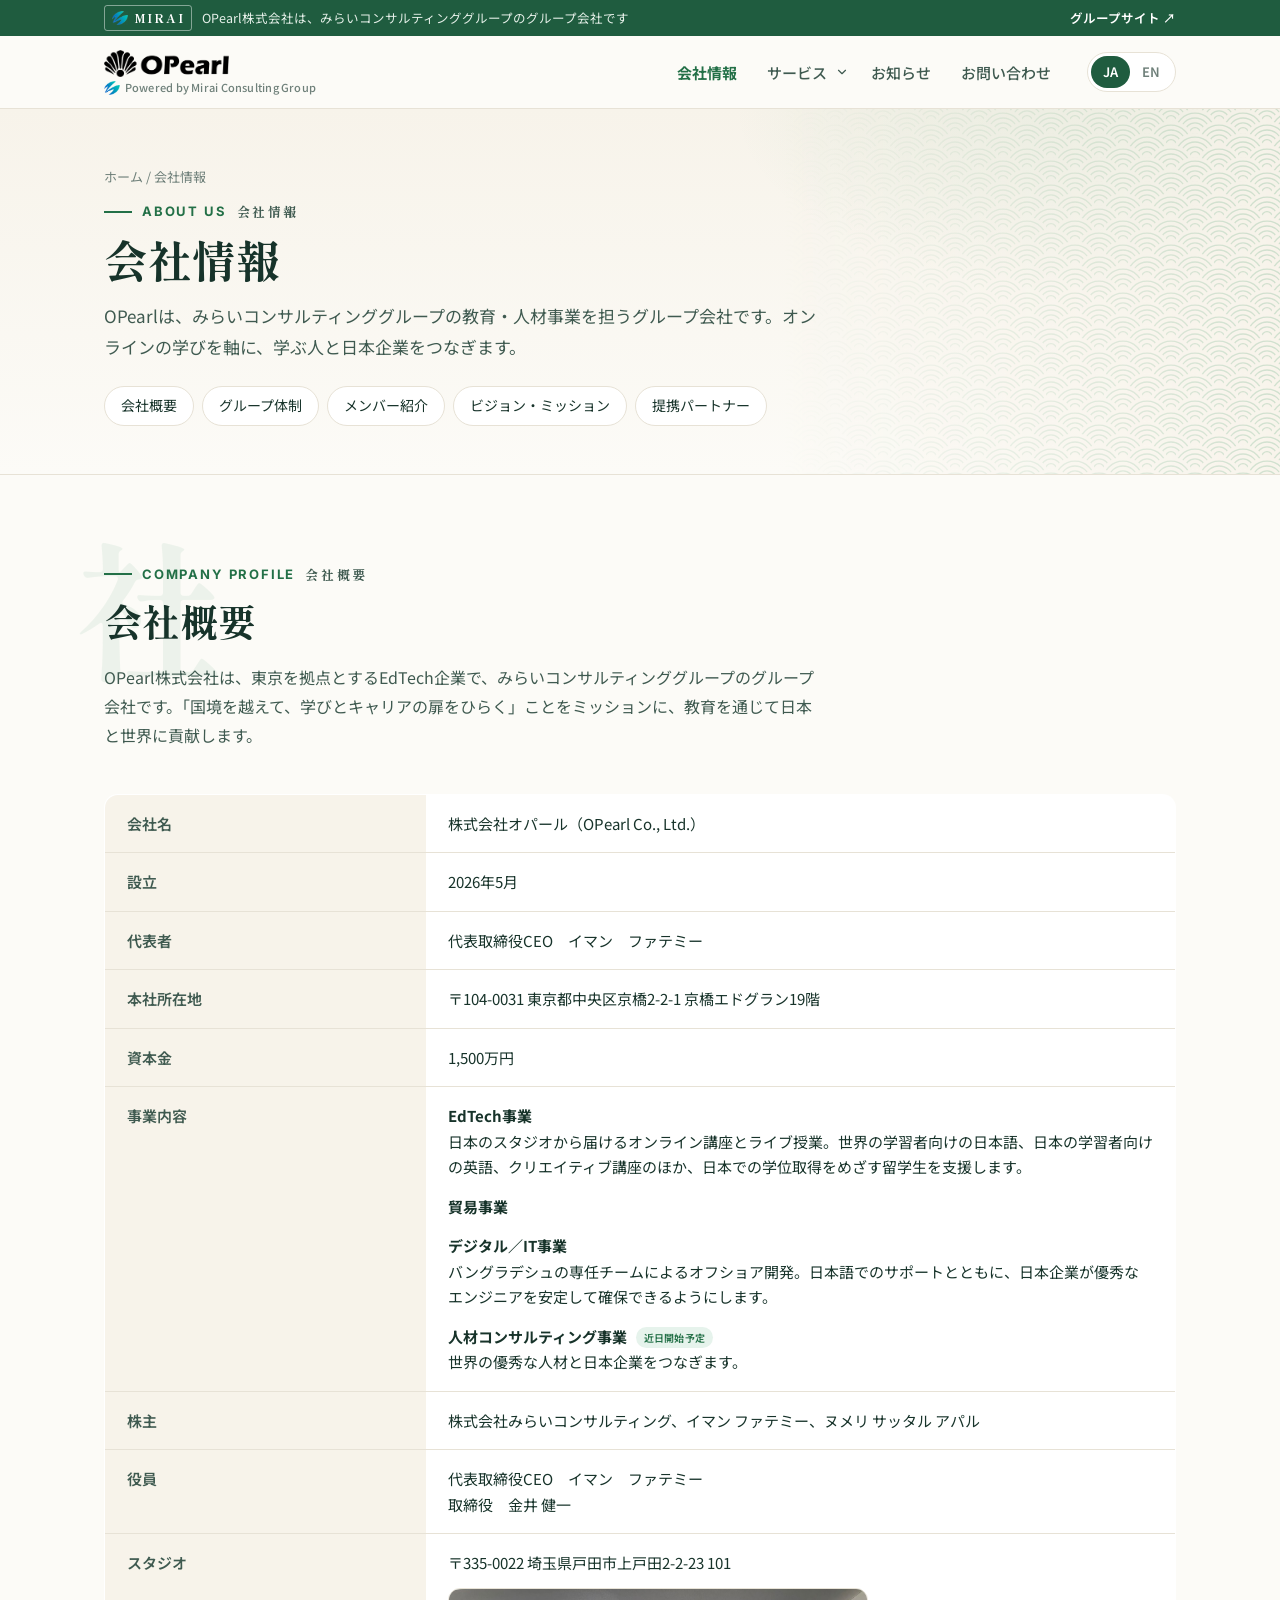
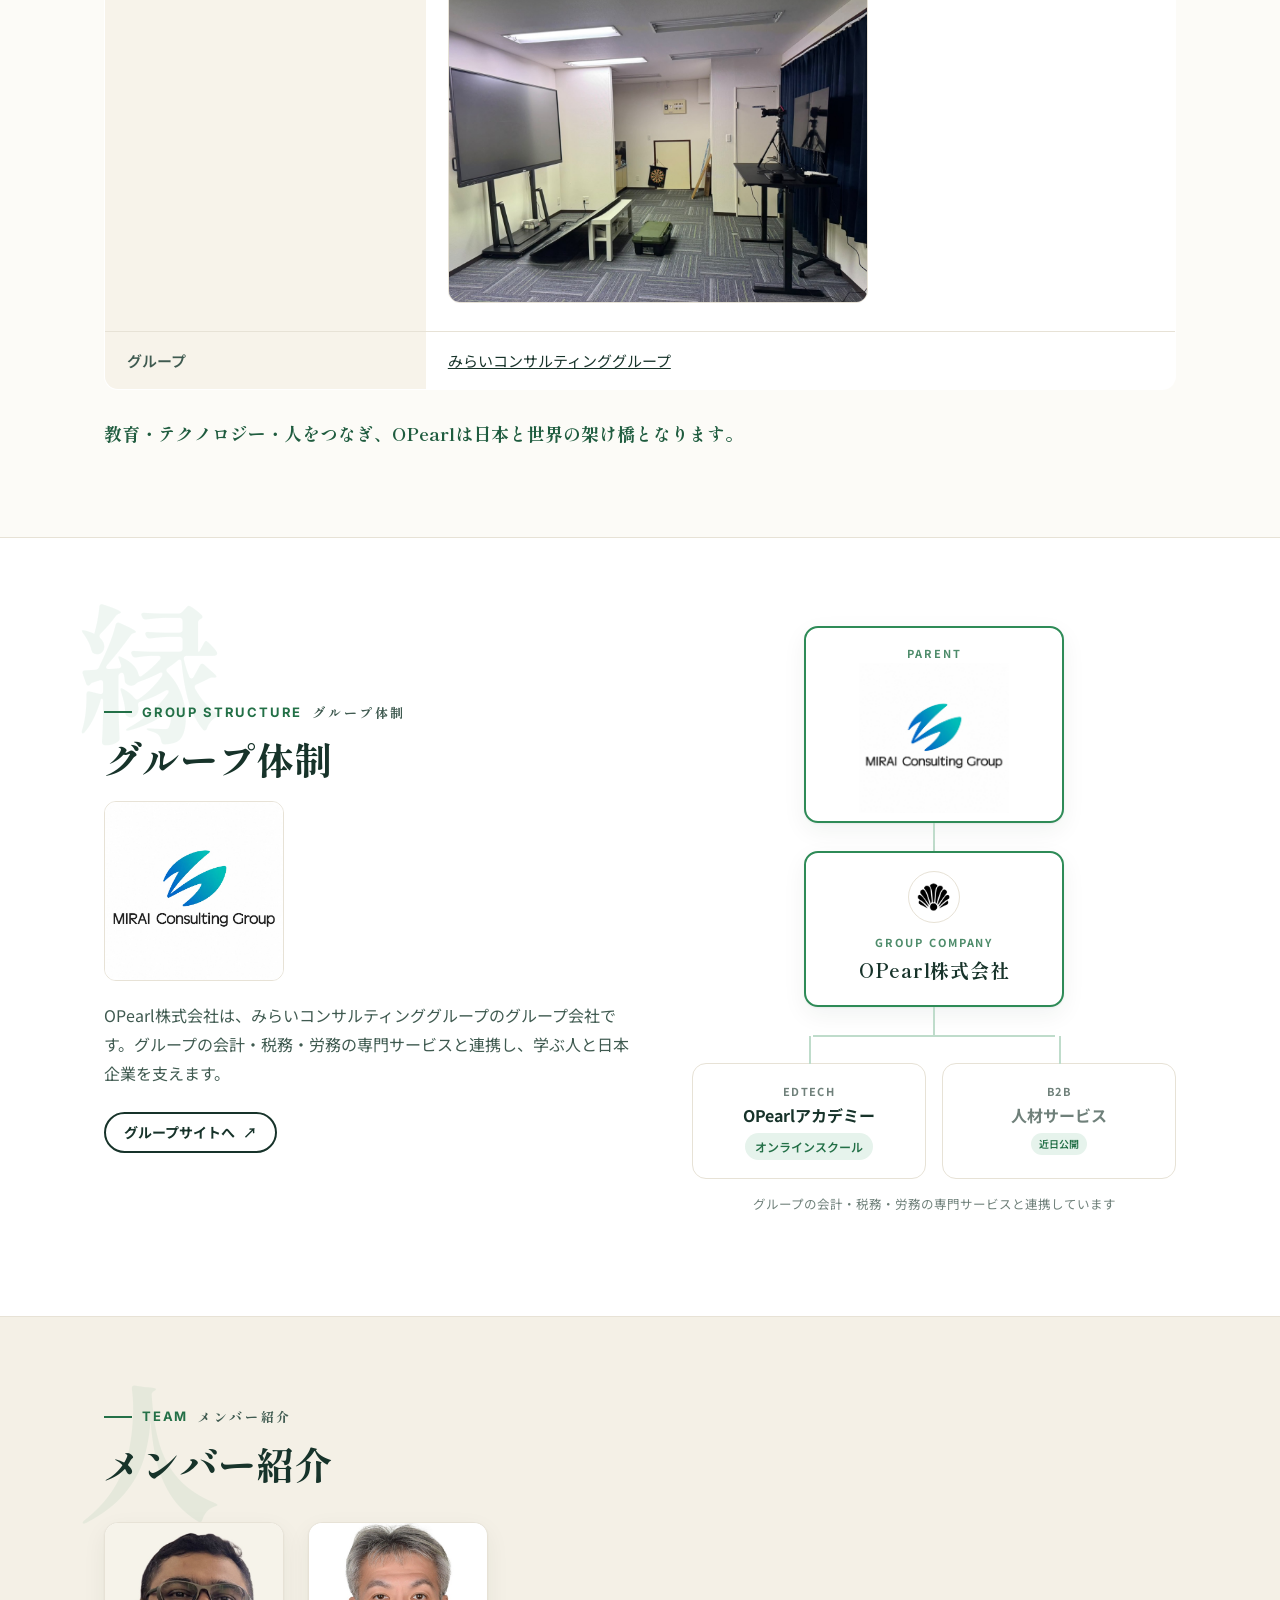
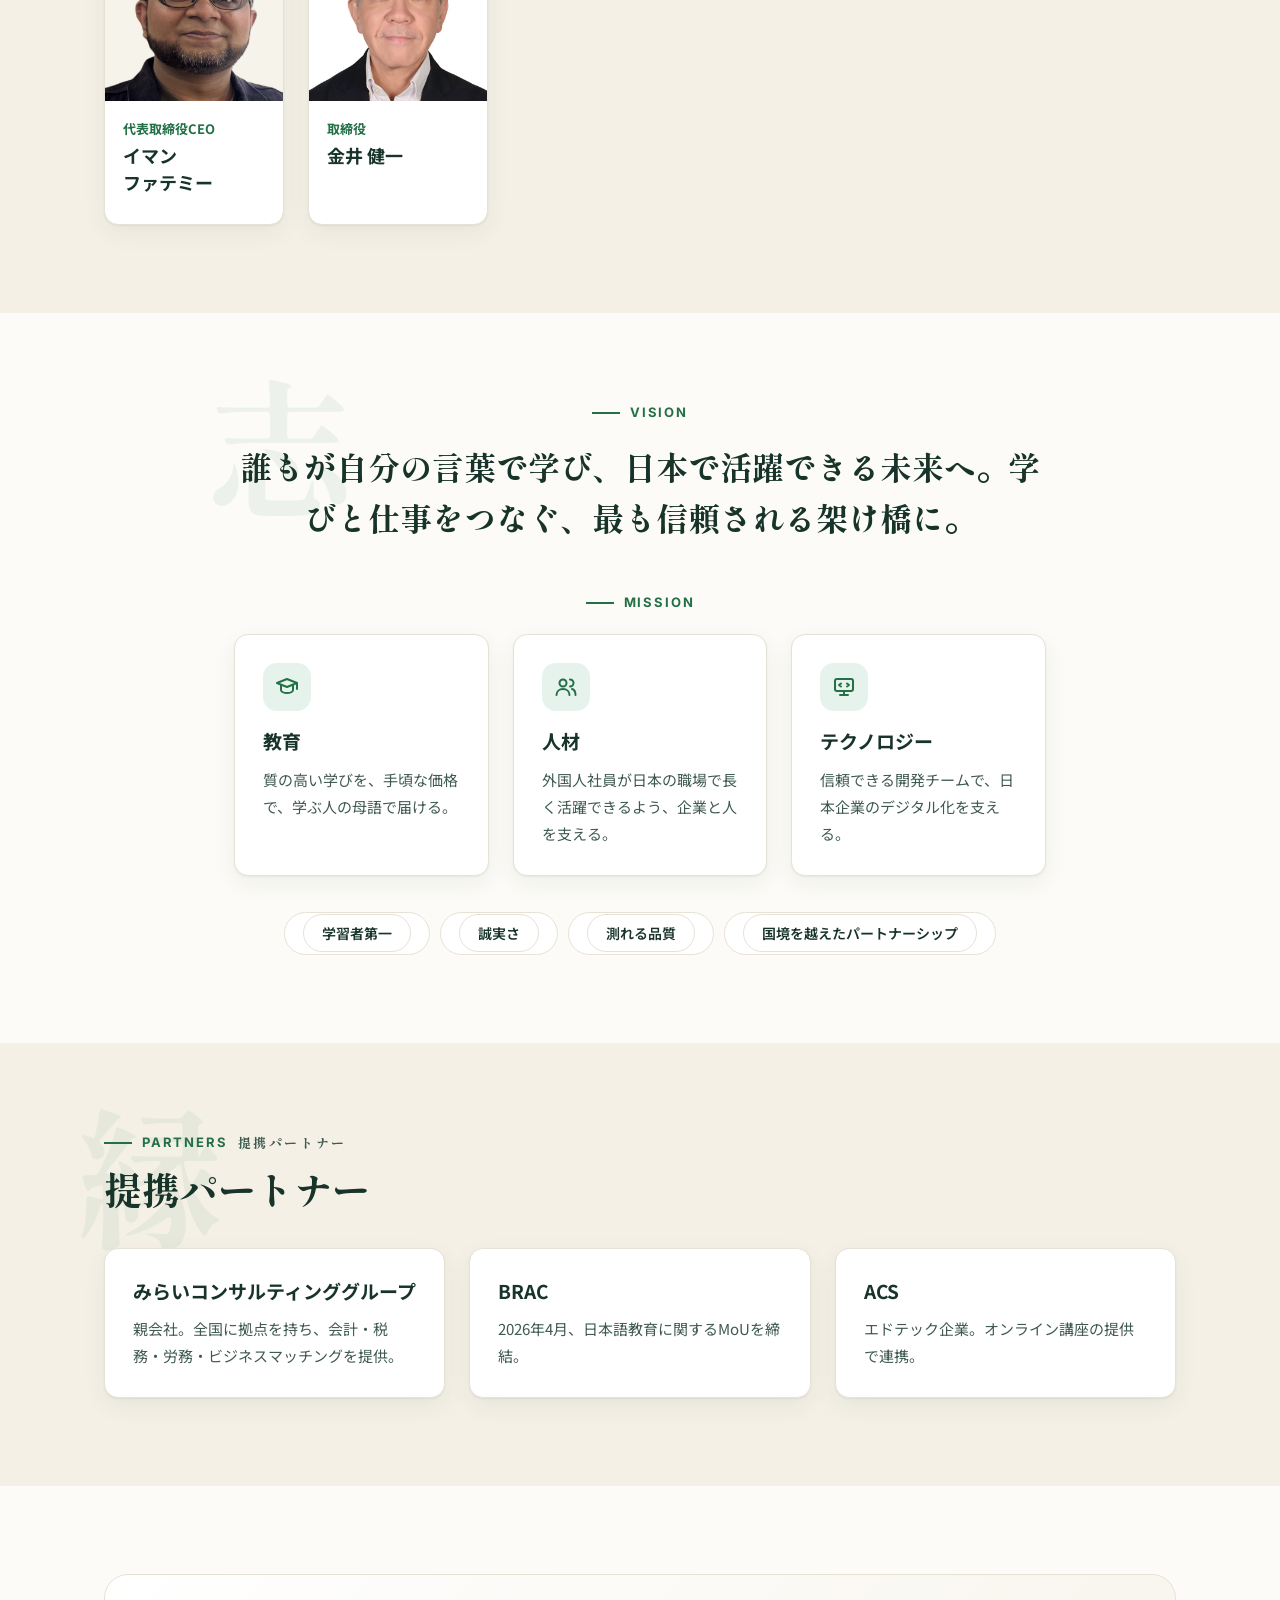
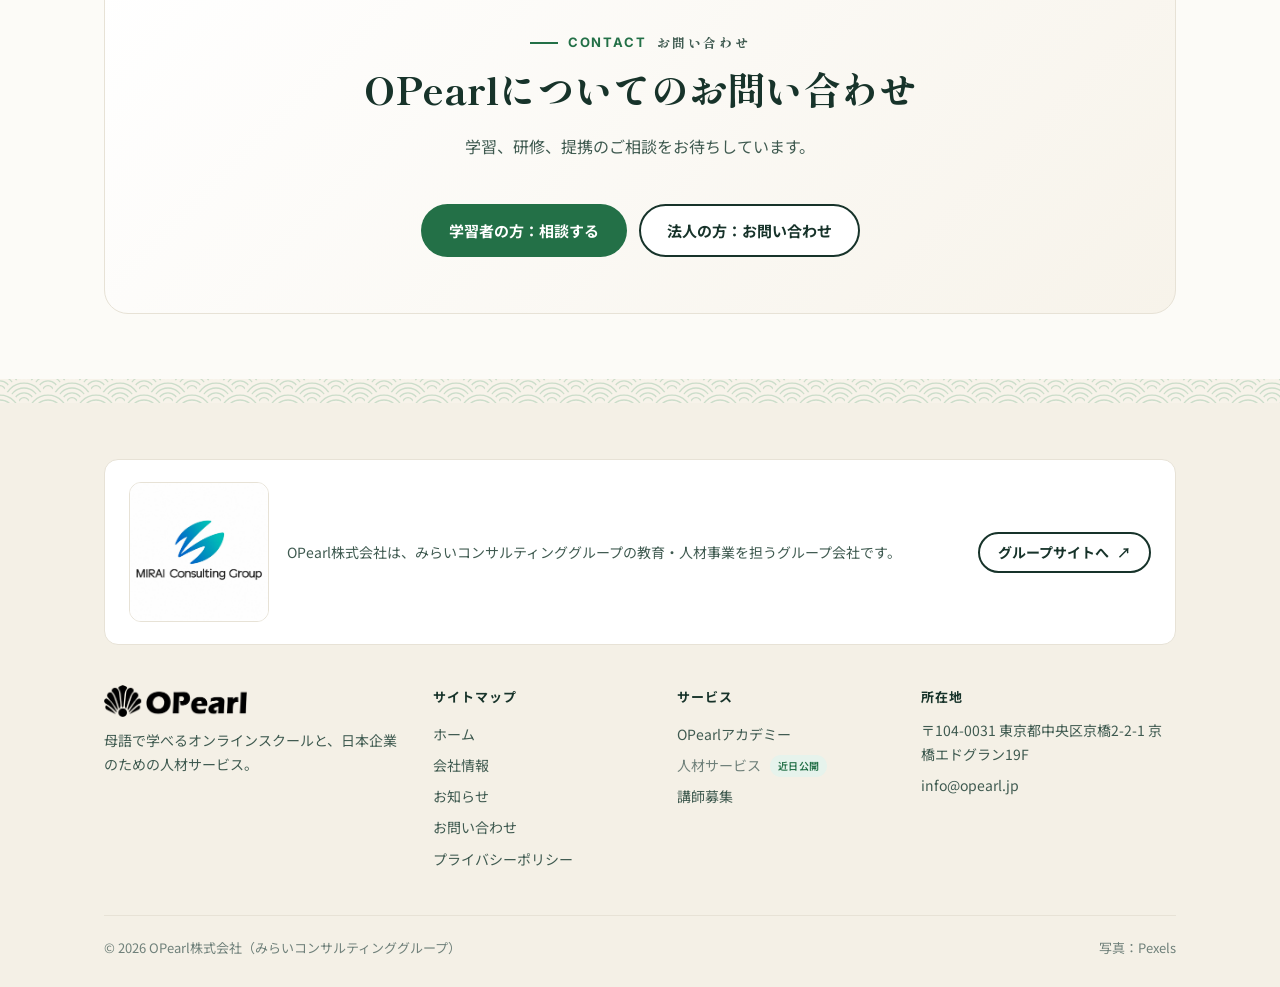
==== commit 378f268d: "Add Mirai logo mark to the green group bar Co-Authored-By: Claude Opus 5.5 <noreply@anthropic.com> C" ====
--- a/about.html
+++ b/about.html
@@ -20,7 +20,7 @@
 <body>
   <div class="group-bar">
     <div class="wrap">
-      <div class="gb-left"><span class="mirai-mark">MIRAI</span><span class="msg"><span class="ja">OPearl株式会社は、みらいコンサルティンググループのグループ会社です</span><span class="en">OPearl Co., Ltd. is a member of Mirai Consulting Group</span></span></div>
+      <div class="gb-left"><span class="mirai-mark"><img src="assets/img/mirai-mark.png" alt="" width="16" height="14">MIRAI</span><span class="msg"><span class="ja">OPearl株式会社は、みらいコンサルティンググループのグループ会社です</span><span class="en">OPearl Co., Ltd. is a member of Mirai Consulting Group</span></span></div>
       <a href="https://www.miraic.jp/" target="_blank" rel="noopener"><span class="ja">グループサイト</span><span class="en">Group website</span> ↗</a>
     </div>
   </div>
--- a/assets/css/styles.css
+++ b/assets/css/styles.css
@@ -555,6 +555,8 @@
   font-family: "Shippori Mincho B1", serif; font-weight: 800; letter-spacing: .14em; font-size: 12px;
   border: 1px solid rgba(255,255,255,.45); border-radius: 3px; padding: 1px 7px; white-space: nowrap; color: #fff;
 }
+.mirai-mark { display: inline-flex; align-items: center; gap: 6px; }
+.mirai-mark img { display: block; width: auto; height: 14px; }
 @media (max-width: 700px) { .group-bar .msg { display: none; } }
 
 /* logo lockup: OPearl / Powered by Mirai Consulting Group */
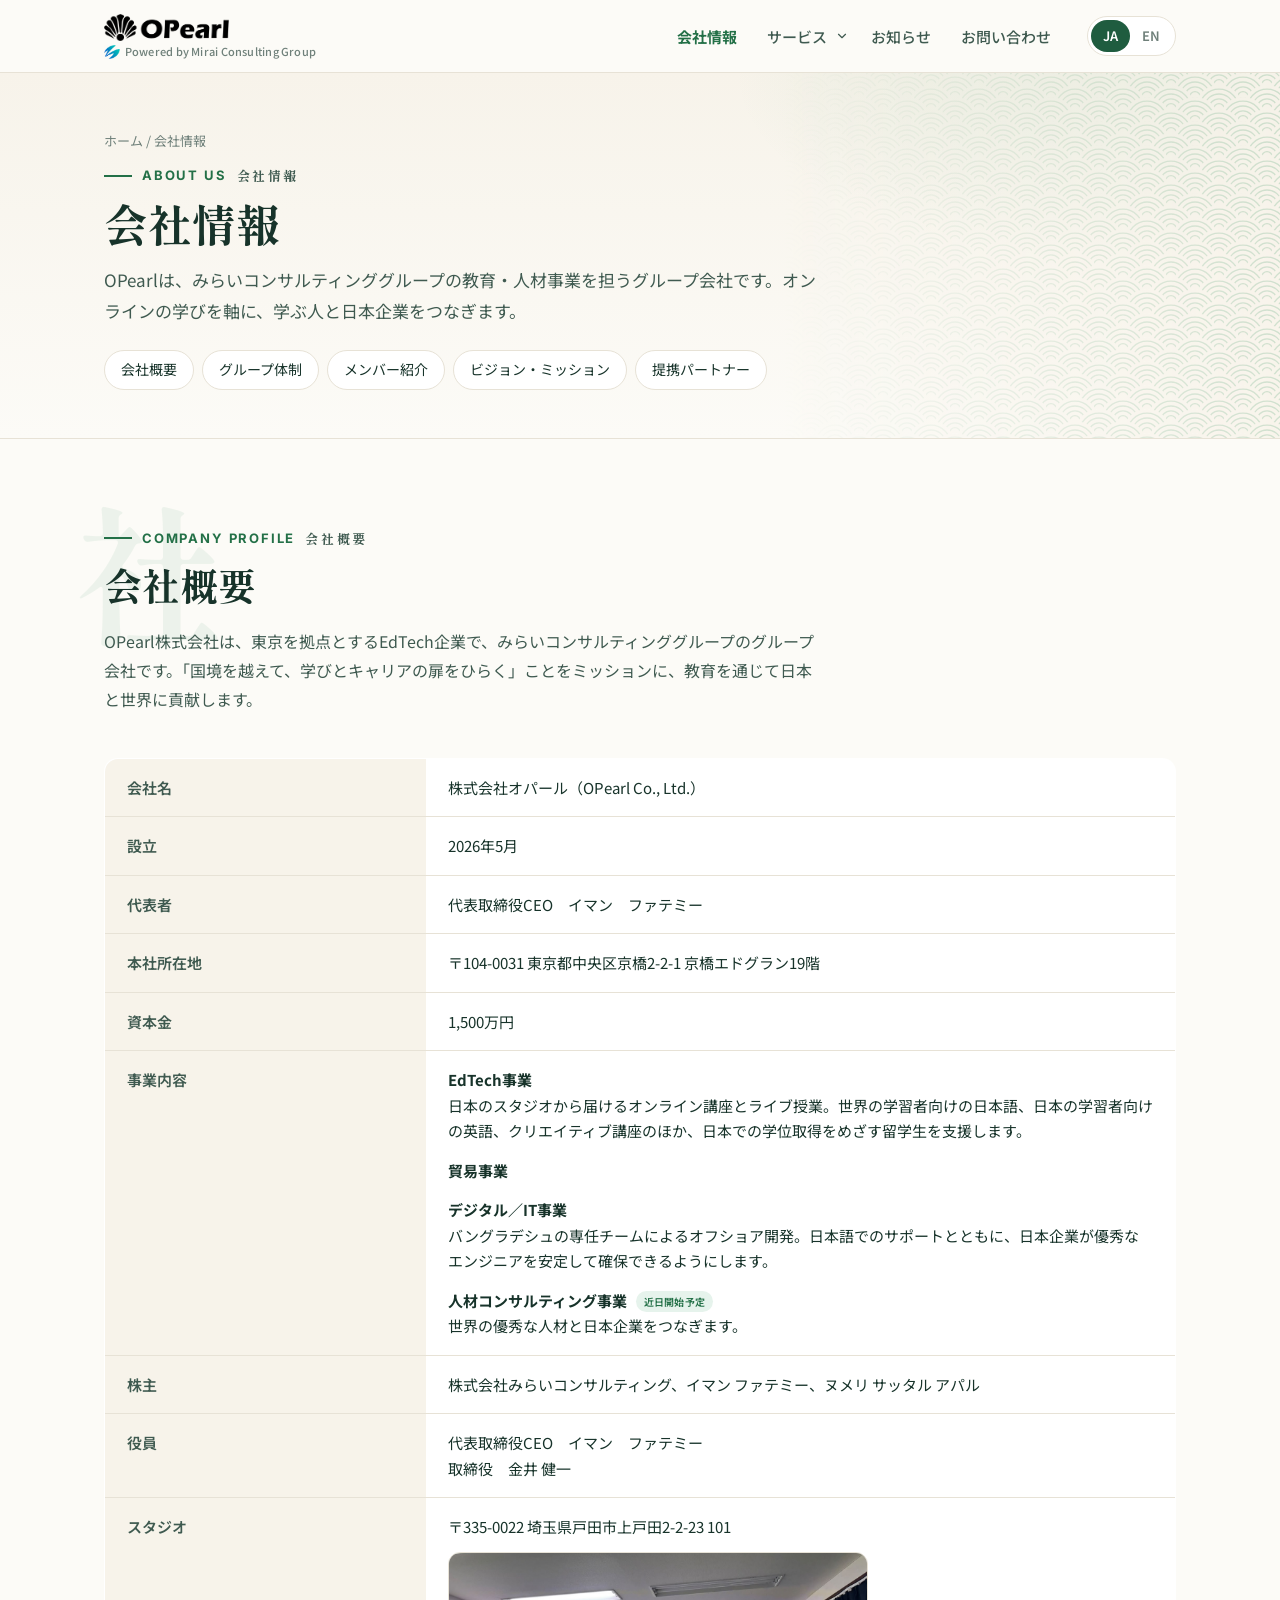
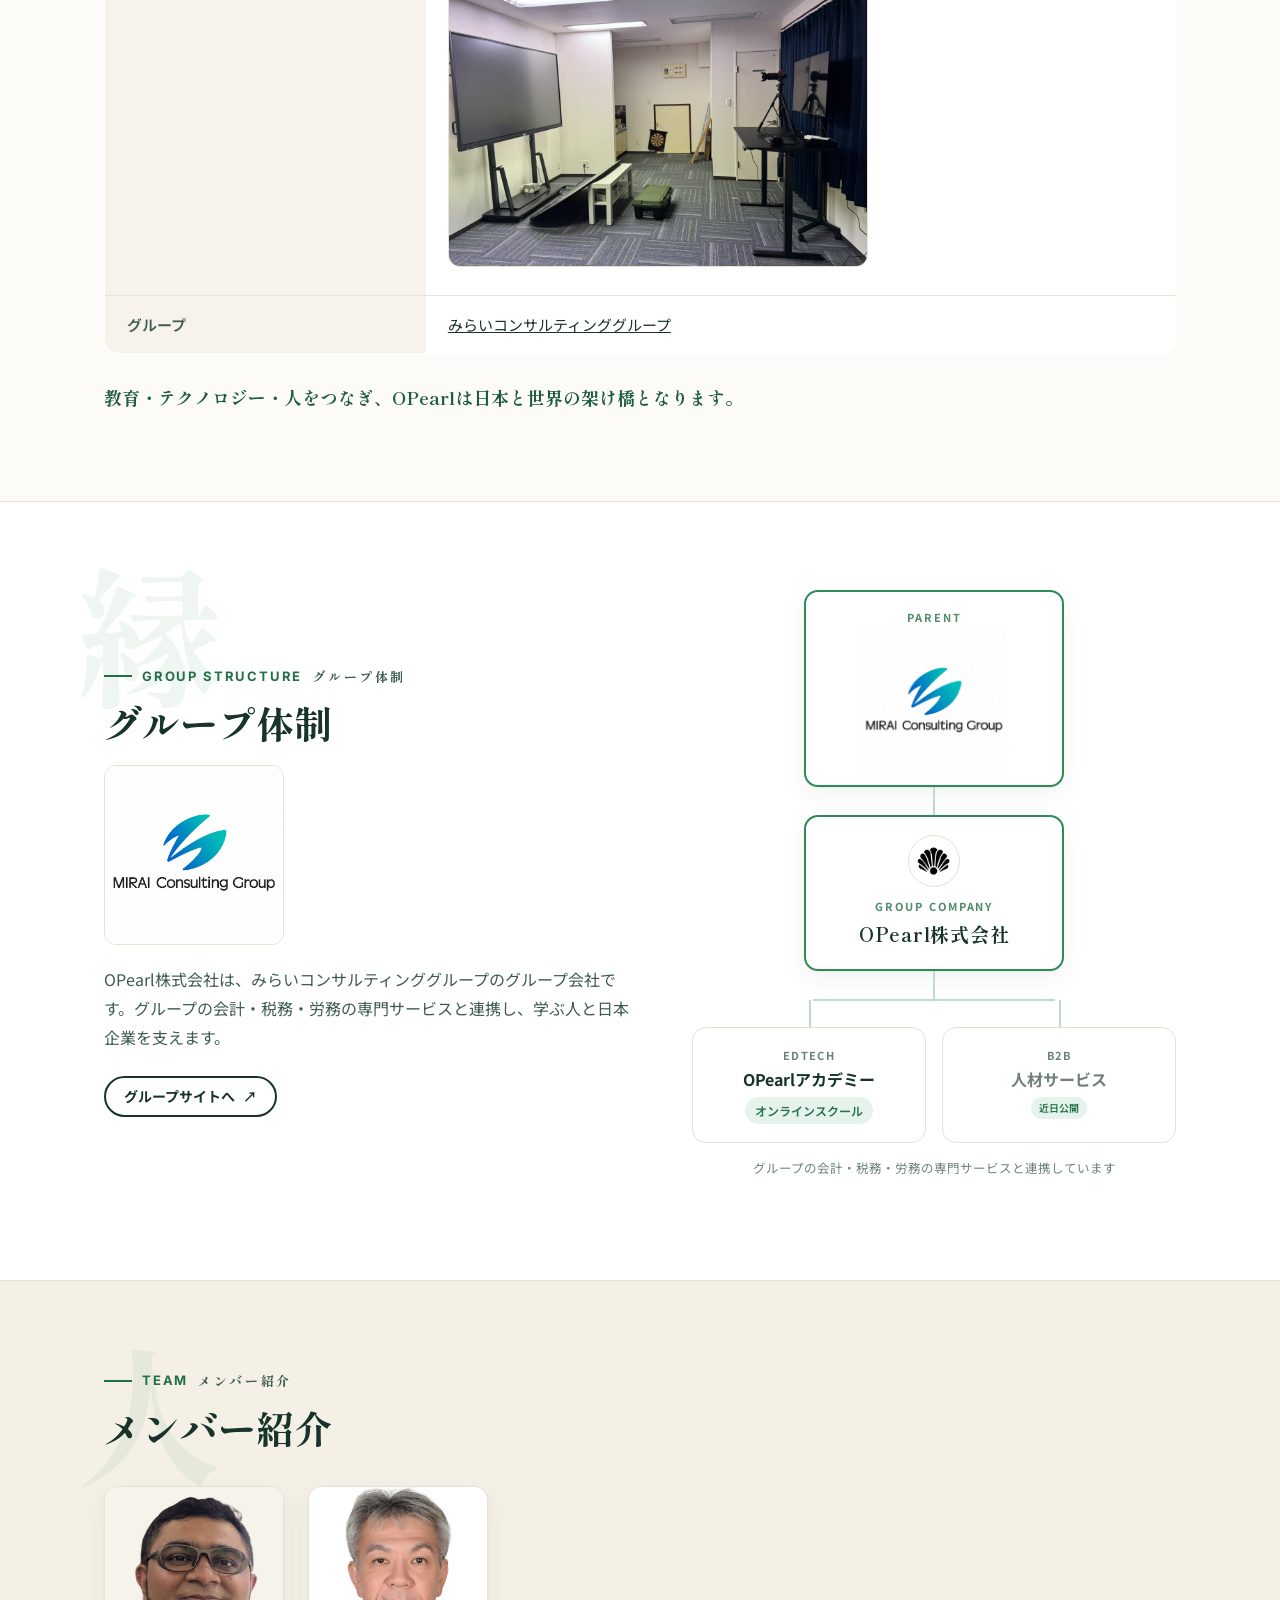
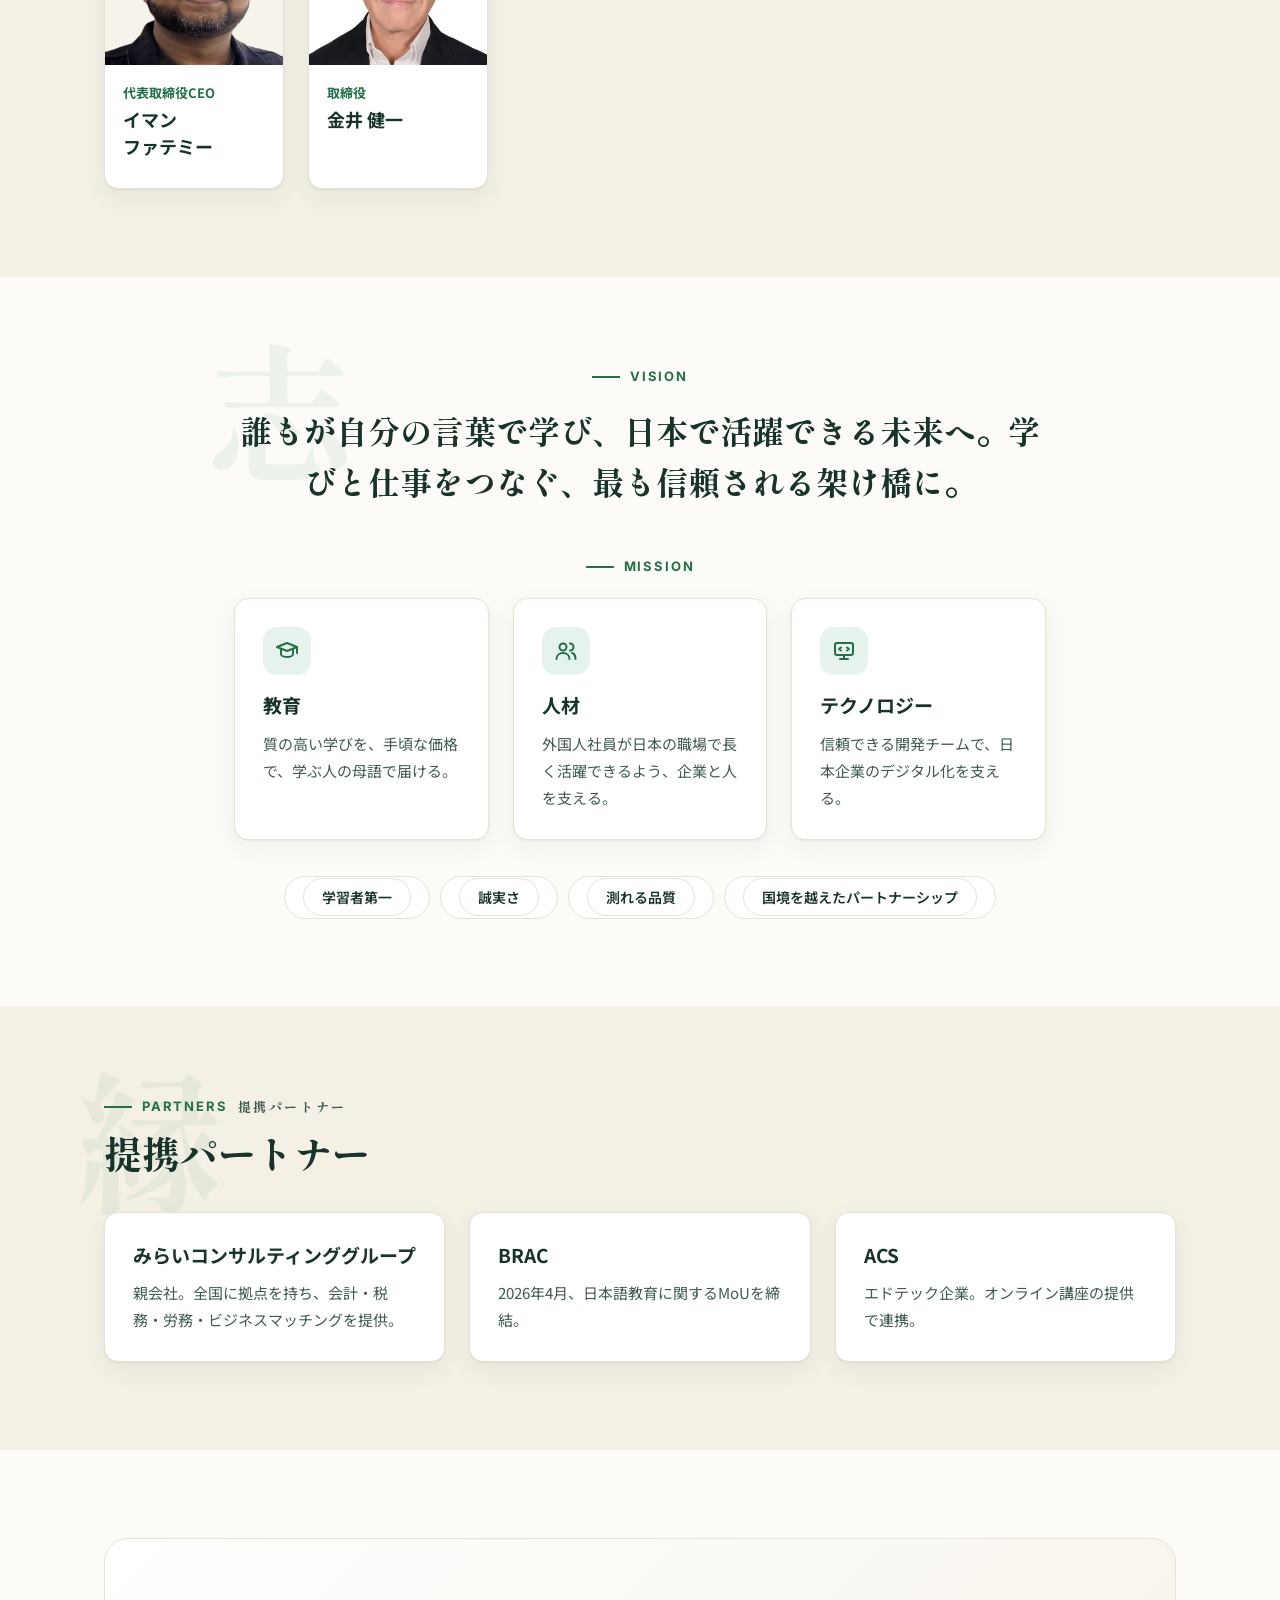
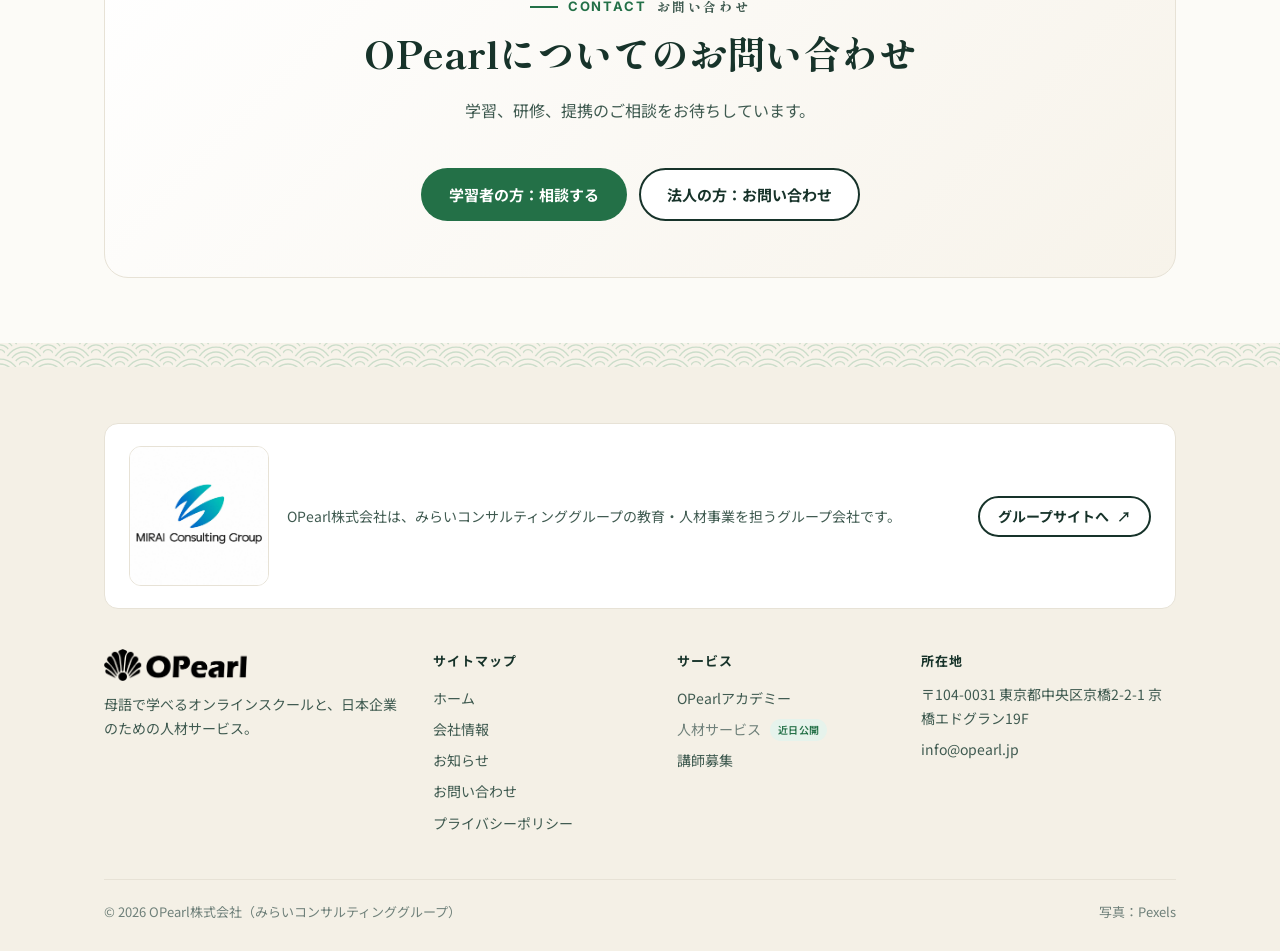
==== commit 6538da65: "Remove the green Mirai group bar from all pages The sticky header already carries the "Powered by Mi" ====
--- a/about.html
+++ b/about.html
@@ -18,12 +18,6 @@
 </head>
 
 <body>
-  <div class="group-bar">
-    <div class="wrap">
-      <div class="gb-left"><span class="mirai-mark"><img src="assets/img/mirai-mark.png" alt="" width="16" height="14">MIRAI</span><span class="msg"><span class="ja">OPearl株式会社は、みらいコンサルティンググループのグループ会社です</span><span class="en">OPearl Co., Ltd. is a member of Mirai Consulting Group</span></span></div>
-      <a href="https://www.miraic.jp/" target="_blank" rel="noopener"><span class="ja">グループサイト</span><span class="en">Group website</span> ↗</a>
-    </div>
-  </div>
   <header class="site">
     <div class="wrap">
       <a class="logo" href="index.html"><span class="logo-text"><img class="logo-img" src="assets/img/opearl-logo.png" alt="OPearl" width="600" height="134"><small><img class="mirai-mk" src="assets/img/mirai-mark.png" alt="" width="16" height="14">Powered by Mirai Consulting Group</small></span></a>
--- a/assets/css/styles.css
+++ b/assets/css/styles.css
@@ -543,21 +543,6 @@
 .eyebrow::before { content: ""; width: 28px; height: 2px; background: currentColor; flex: none; }
 .eyebrow .jp { font-family: "Shippori Mincho B1", serif; letter-spacing: .2em; color: var(--ink-2); font-weight: 800; text-transform: none; font-size: 13px; }
 .band .eyebrow .jp { color: #cfe5d8; }
-
-/* ---------- Mirai group bar (top of every page) ---------- */
-.group-bar { background: var(--deep); color: #e7f1ea; font-size: 12.5px; }
-.group-bar .wrap { display: flex; align-items: center; justify-content: space-between; gap: 16px; min-height: 36px; }
-.group-bar a { color: #fff; text-decoration: none; font-weight: 600; white-space: nowrap; }
-.group-bar a:hover { text-decoration: underline; }
-.group-bar .gb-left { display: flex; align-items: center; gap: 10px; min-width: 0; }
-.group-bar .gb-left span.msg { overflow: hidden; text-overflow: ellipsis; white-space: nowrap; }
-.mirai-mark {
-  font-family: "Shippori Mincho B1", serif; font-weight: 800; letter-spacing: .14em; font-size: 12px;
-  border: 1px solid rgba(255,255,255,.45); border-radius: 3px; padding: 1px 7px; white-space: nowrap; color: #fff;
-}
-.mirai-mark { display: inline-flex; align-items: center; gap: 6px; }
-.mirai-mark img { display: block; width: auto; height: 14px; }
-@media (max-width: 700px) { .group-bar .msg { display: none; } }
 
 /* logo lockup: OPearl / Powered by Mirai Consulting Group */
 .logo-text small { display: flex; align-items: center; gap: 5px; }
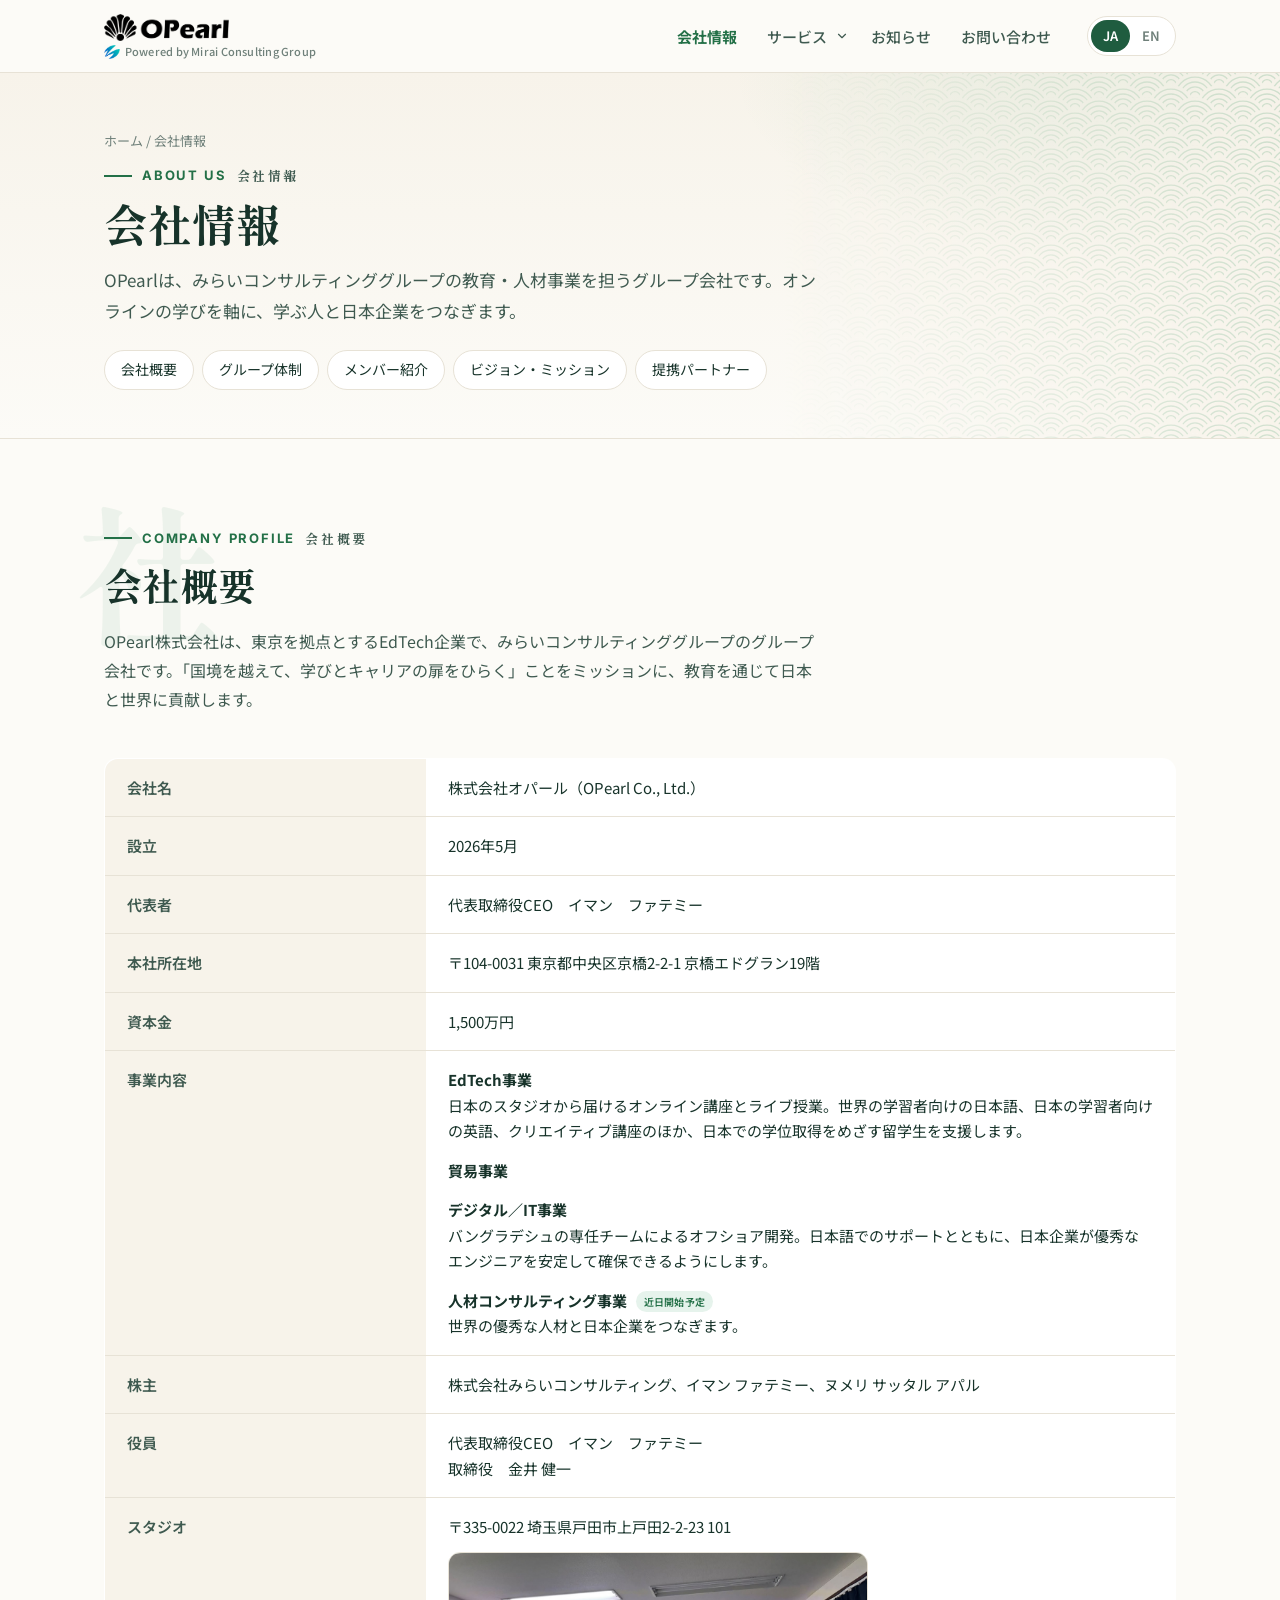
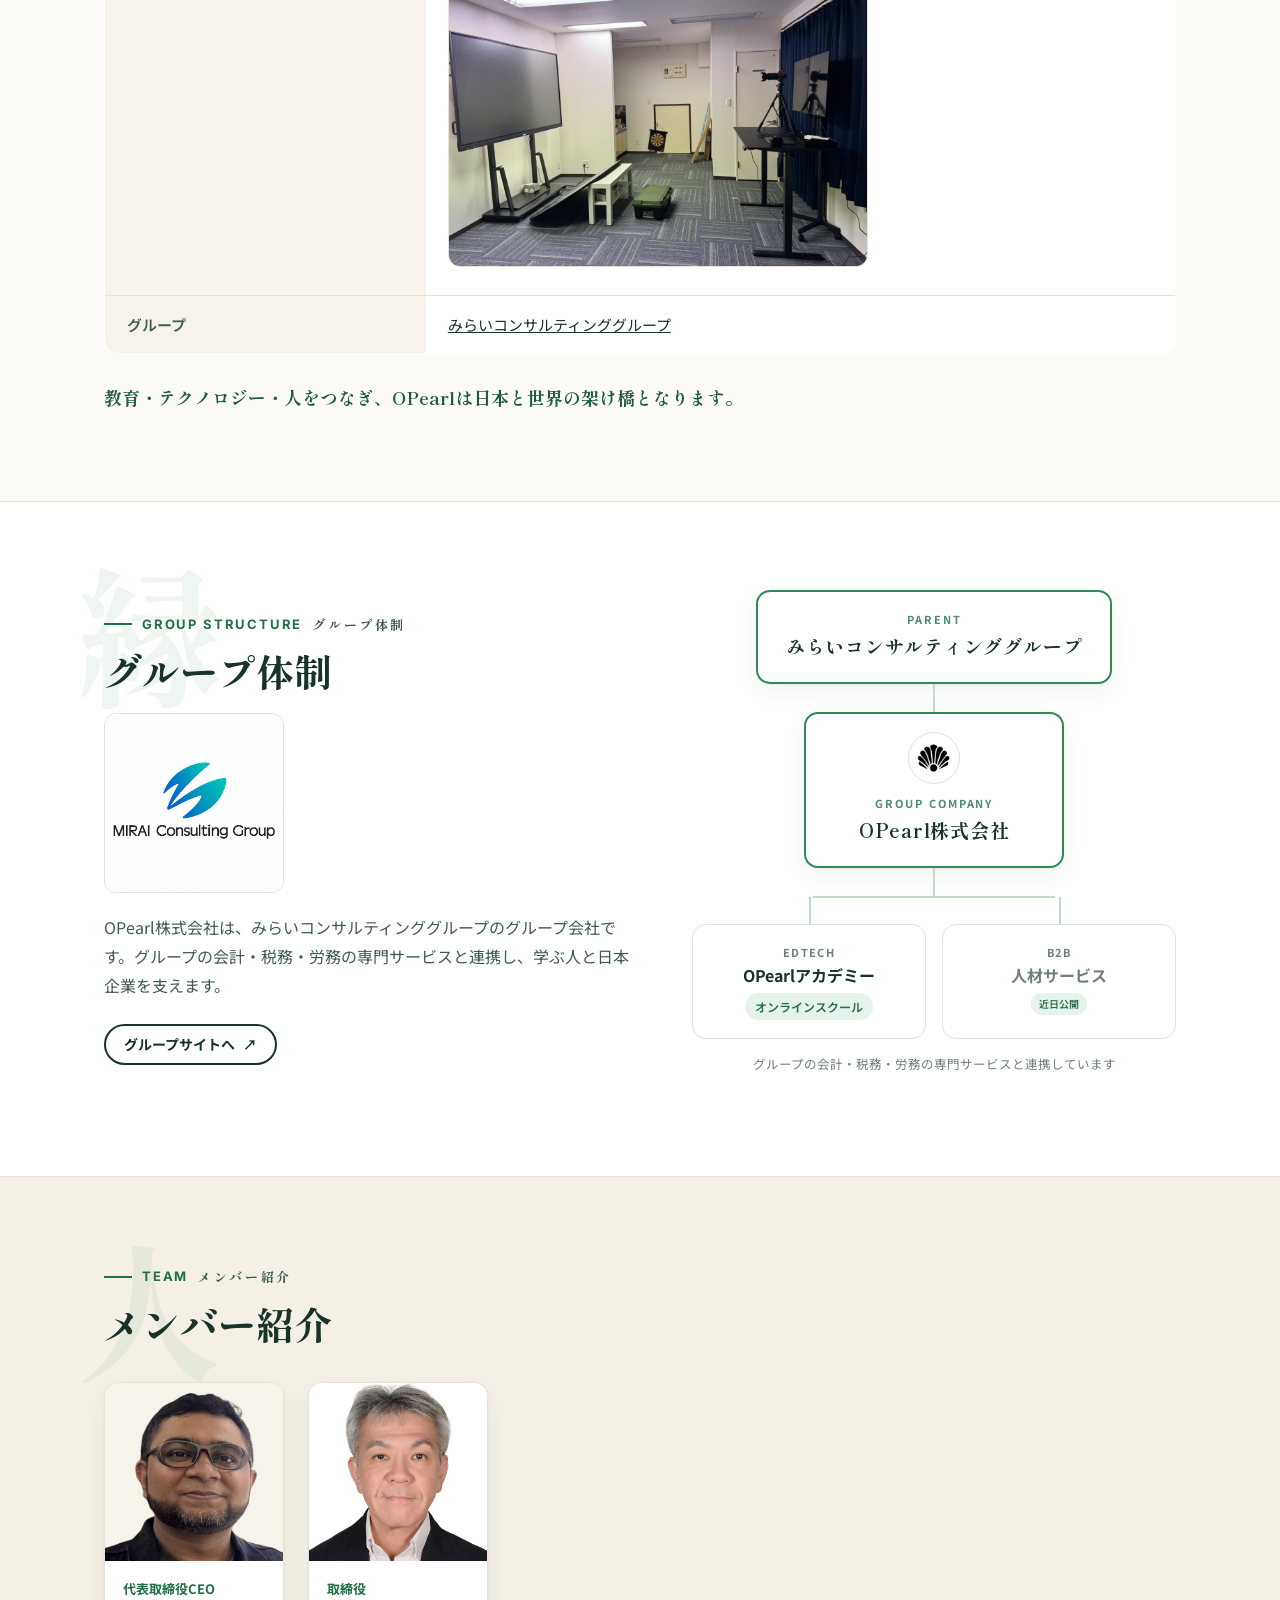
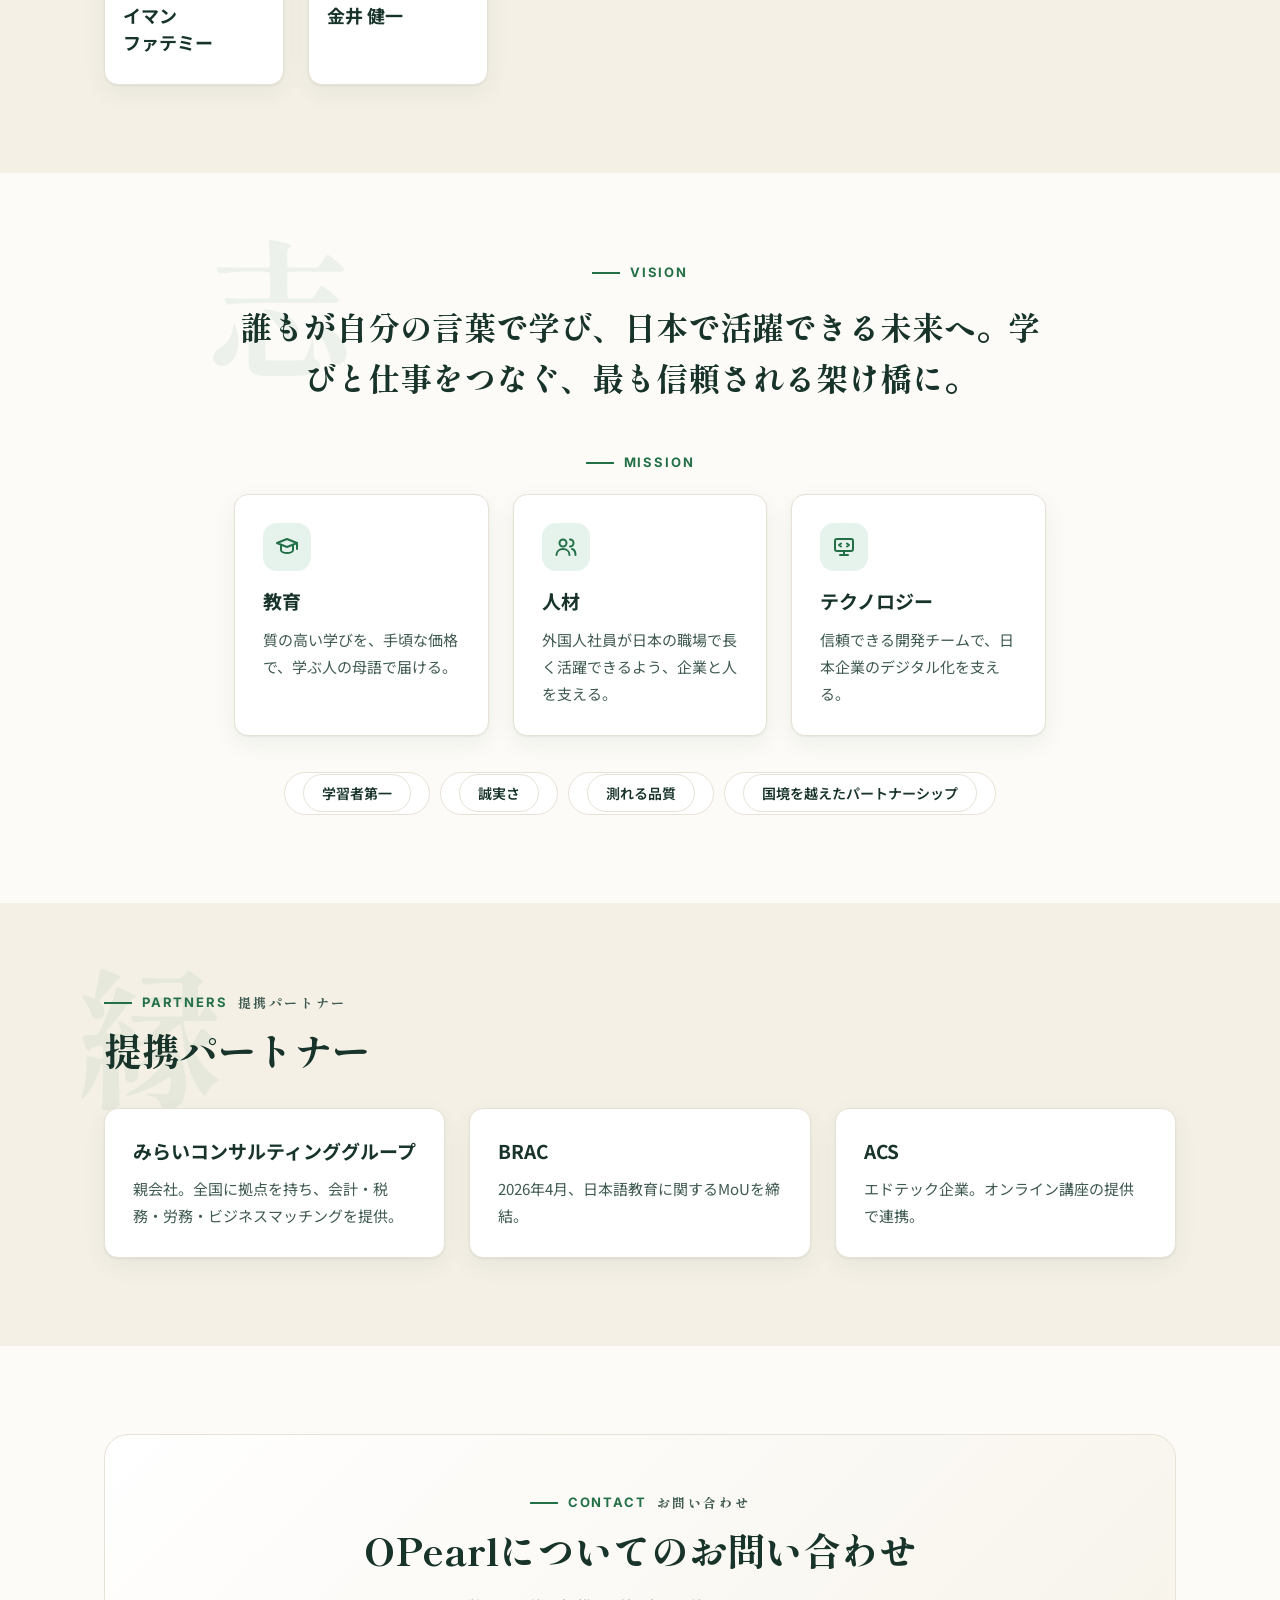
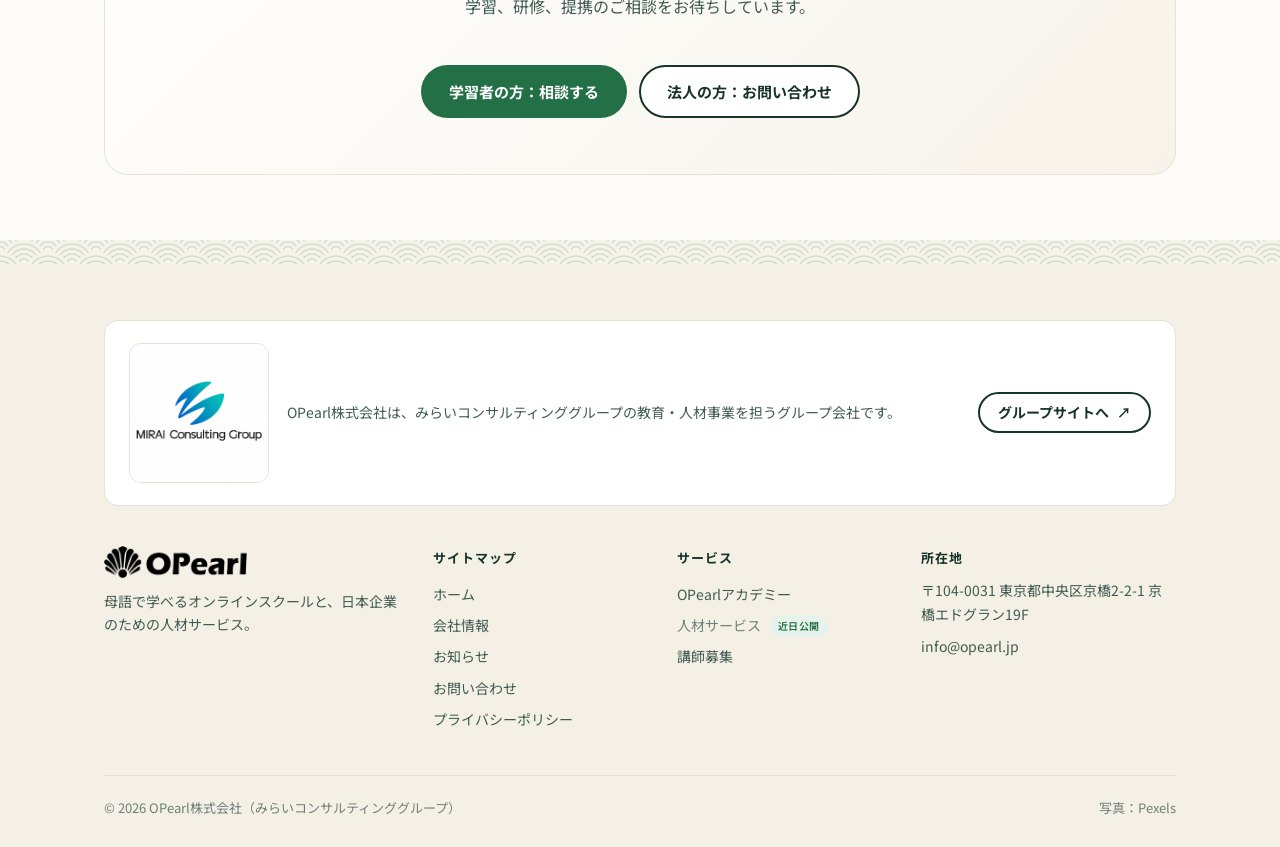
==== commit 71995a49: "Show Mirai's name instead of its logo in the group chart The logo already appears next to the chart," ====
--- a/about.html
+++ b/about.html
@@ -95,7 +95,7 @@
           <a class="btn btn-ghost btn-small" href="https://www.miraic.jp/" target="_blank" rel="noopener"><span class="ja">グループサイトへ</span><span class="en">Visit the group website</span> ↗</a>
         </div>
         <div class="org" role="img" aria-label="Mirai Consulting Group, parent of OPearl Co., Ltd.">
-          <div class="node-top node-parent"><small>PARENT</small><img src="assets/img/mirai-logo.jpg" alt="Mirai Consulting Group" width="1254" height="1254"></div>
+          <div class="node-top node-parent"><small>PARENT</small><b><span class="ja">みらいコンサルティンググループ</span><span class="en">Mirai Consulting Group</span></b></div>
           <div class="stem"></div>
           <div class="node-top" style="background:var(--white);color:var(--ink);border:2px solid var(--accent)"><span class="org-logo"><img src="assets/img/opearl-mark.png" alt="" width="34" height="34"></span><small style="color:var(--accent-strong)">GROUP COMPANY</small><b><span class="ja">OPearl株式会社</span><span class="en">OPearl Co., Ltd.</span></b></div>
           <div class="stem"></div>
--- a/assets/css/styles.css
+++ b/assets/css/styles.css
@@ -570,9 +570,8 @@
 }
 .org .org-logo { display: grid; place-items: center; width: 52px; height: 52px; margin: 0 auto 10px; border-radius: 50%; background: var(--white); border: 1px solid var(--line); }
 .org .org-logo img { width: 34px; height: auto; }
-.org .node-parent { background: var(--white); color: var(--ink); border: 2px solid var(--accent); padding: 16px 28px 8px; }
+.org .node-parent { background: var(--white); color: var(--ink); border: 2px solid var(--accent); }
 .org .node-parent small { color: var(--accent-strong); opacity: 1; }
-.org .node-parent img { display: block; width: 150px; height: auto; margin: 0 auto; }
 .org .node-top small { display: block; font-size: 11px; letter-spacing: .18em; opacity: .8; font-weight: 700; }
 .org .node-top b { font-family: "Shippori Mincho B1", serif; font-size: 19px; letter-spacing: .04em; }
 .org .stem { width: 2px; height: 28px; background: #bfdccb; }
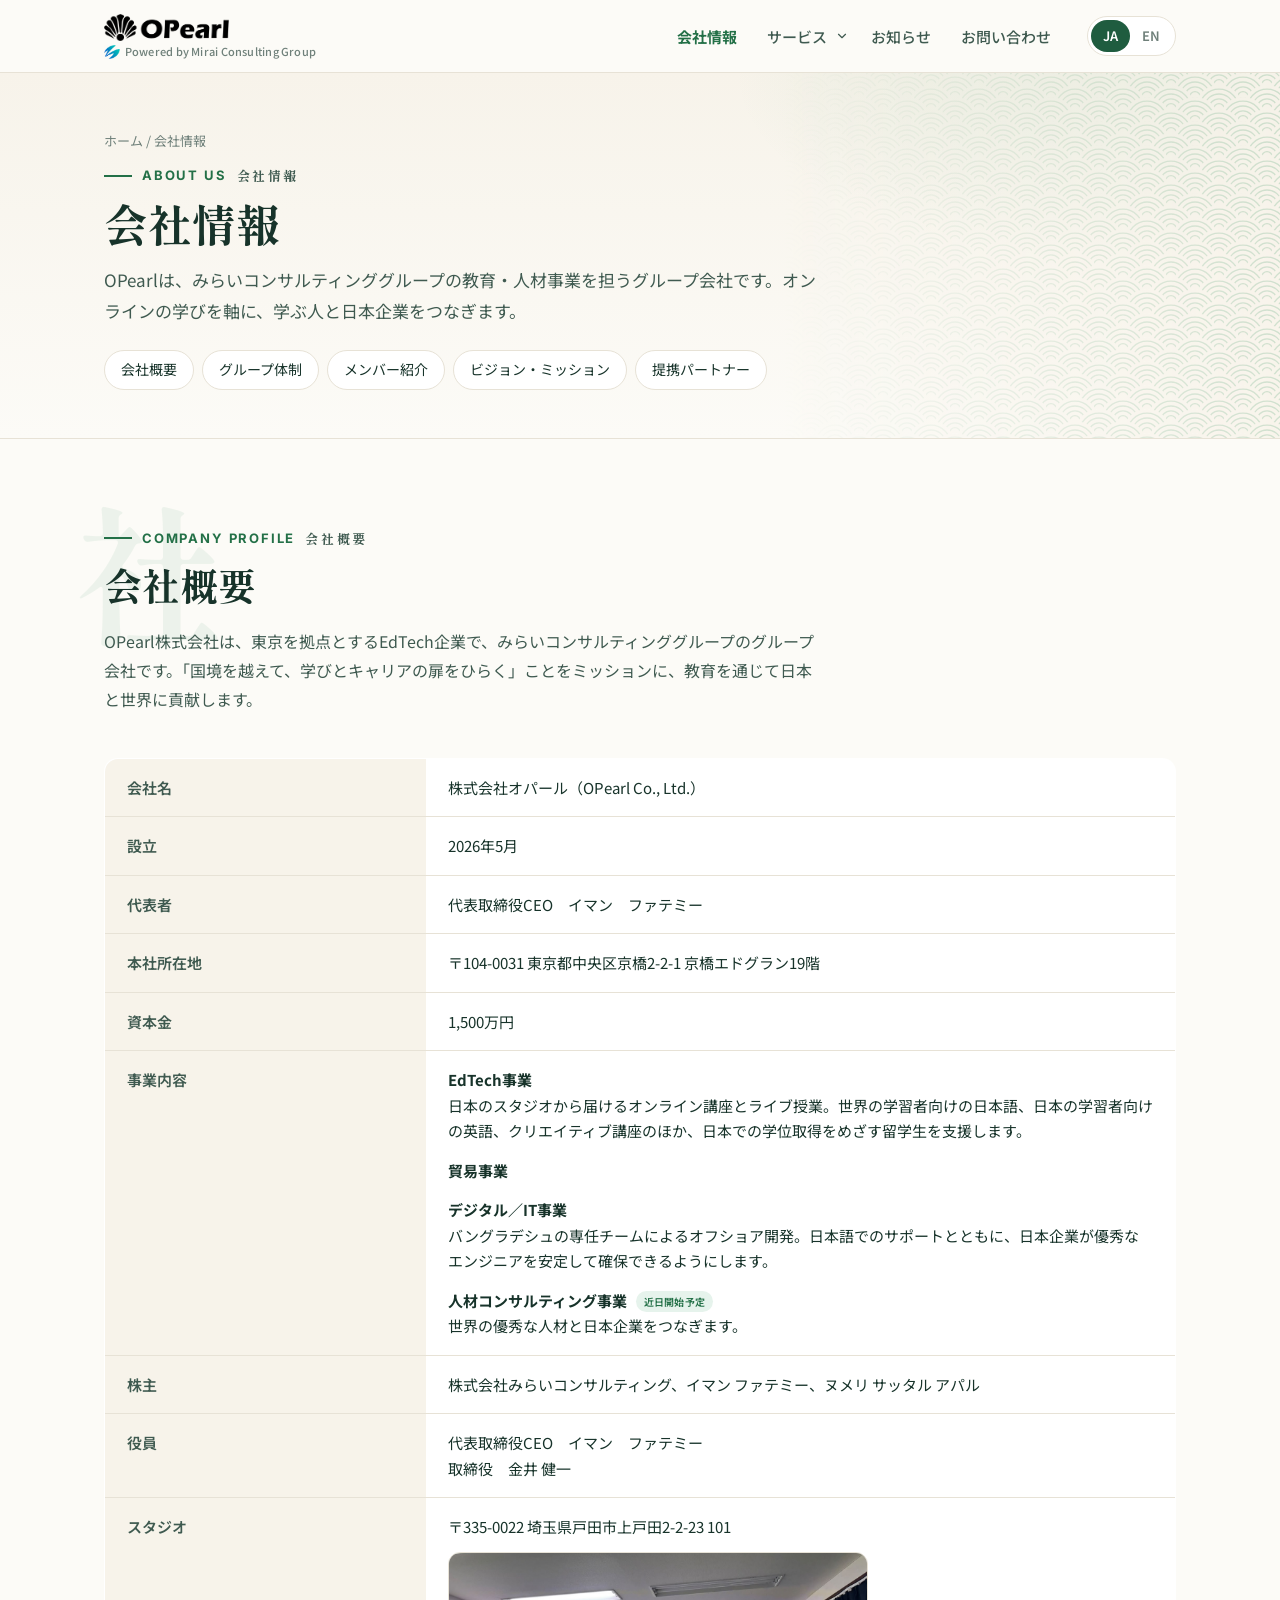
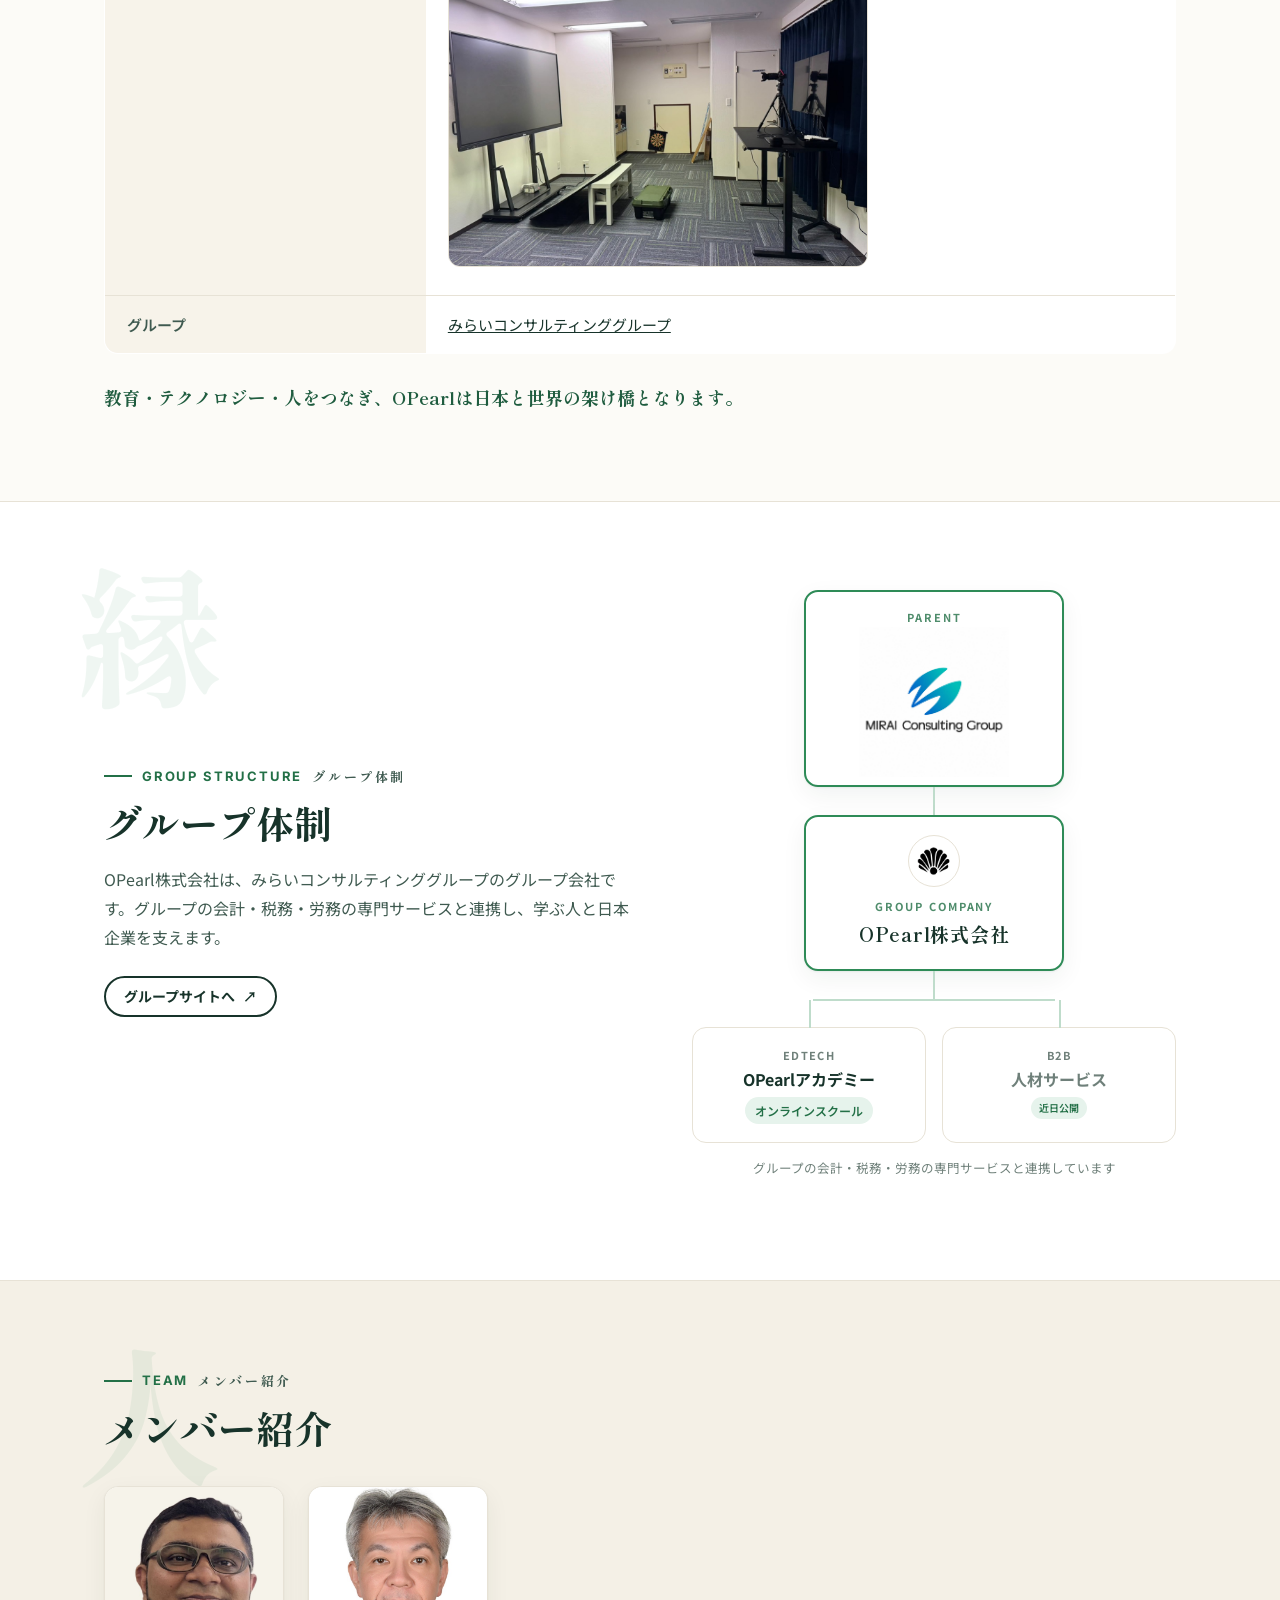
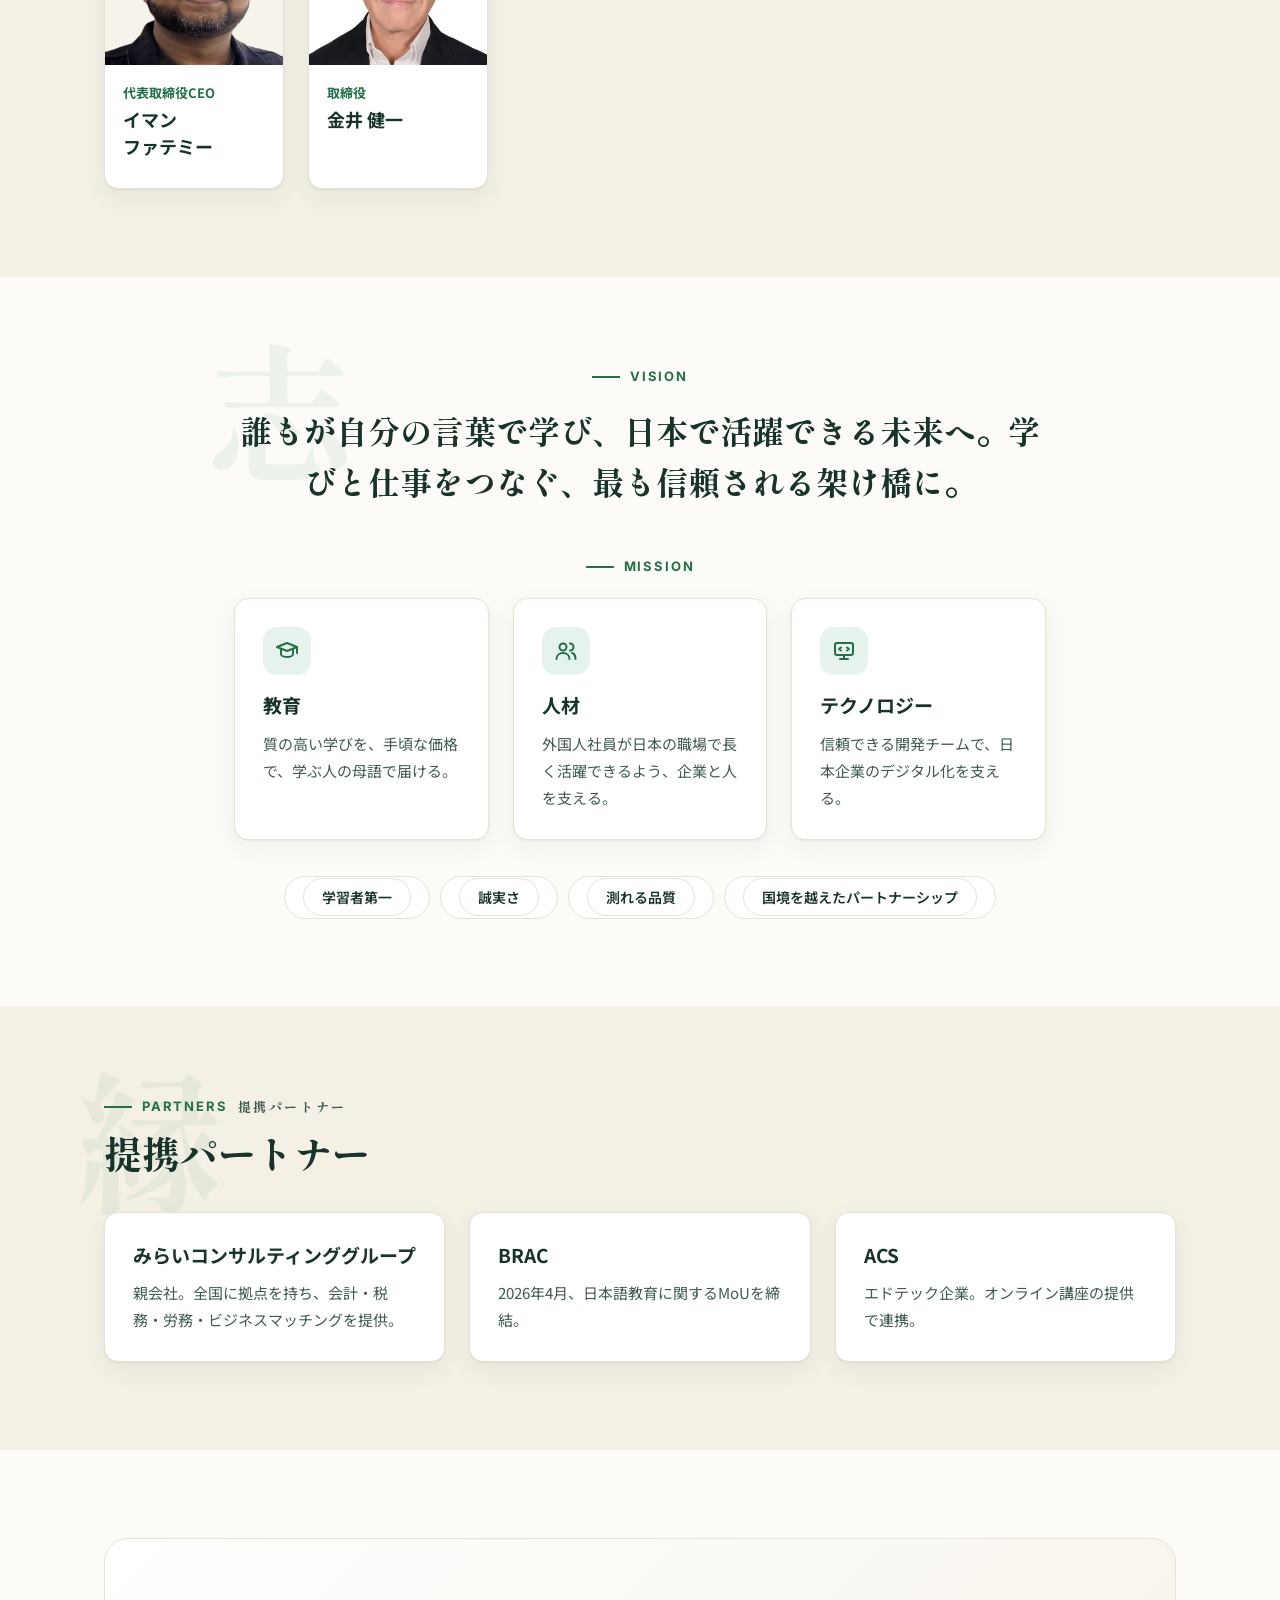
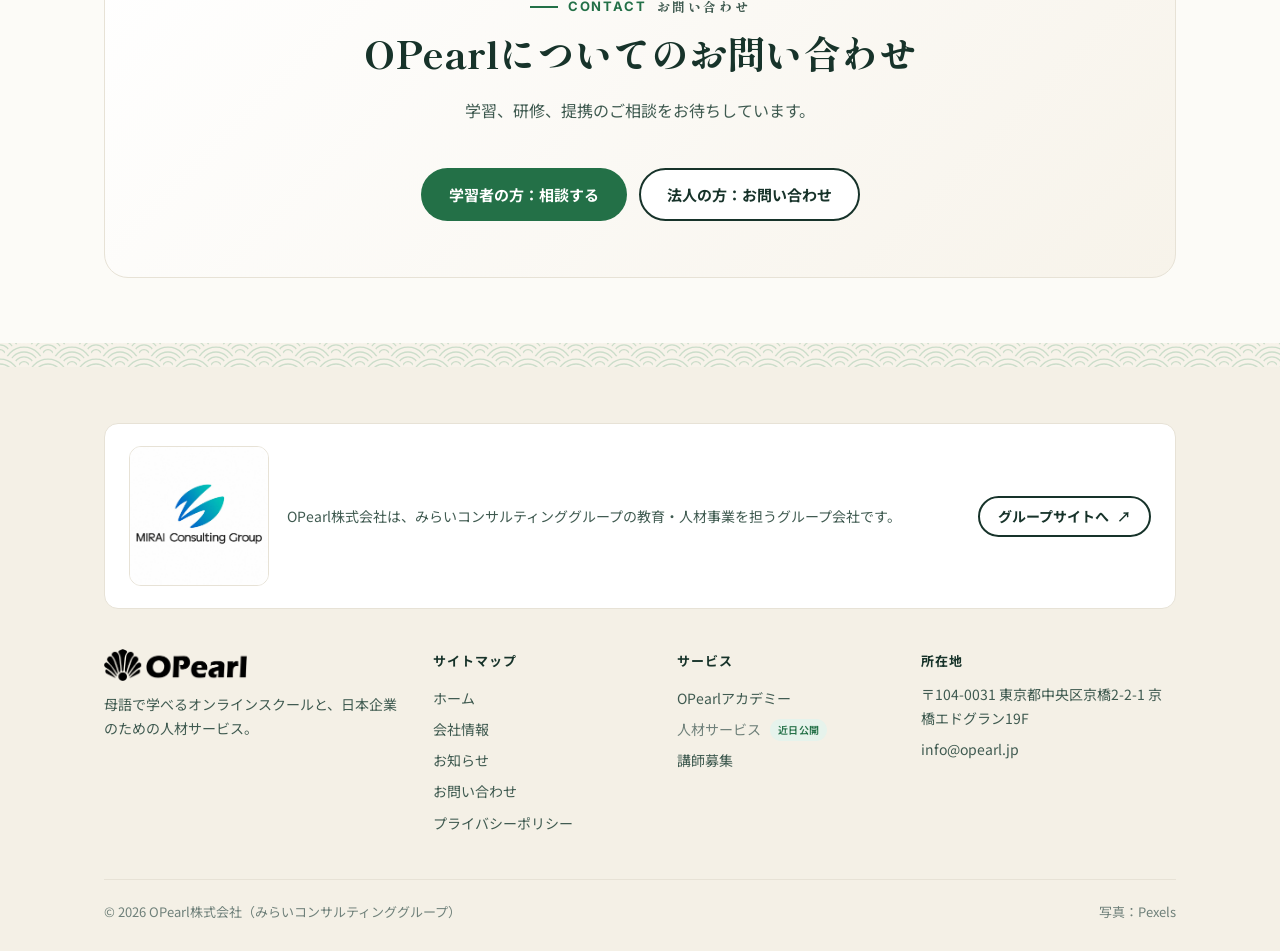
==== commit 518c8164: "Keep the Mirai logo in the group chart, drop the one beside it Restores the logo in the chart's PARE" ====
--- a/about.html
+++ b/about.html
@@ -90,12 +90,11 @@
         <div>
           <div class="eyebrow">Group structure<span class="jp">グループ体制</span></div>
           <h2 class="title"><span class="ja">グループ体制</span><span class="en">Group structure</span></h2>
-          <span class="mirai-logo"><img src="assets/img/mirai-logo.jpg" alt="Mirai Consulting Group" width="1254" height="1254" loading="lazy"></span>
           <p class="intro" style="margin-bottom:24px"><span class="ja">OPearl株式会社は、みらいコンサルティンググループのグループ会社です。グループの会計・税務・労務の専門サービスと連携し、学ぶ人と日本企業を支えます。</span><span class="en">OPearl Co., Ltd. is a Mirai Consulting Group company. Working with the group's accounting, tax and labour specialists, we support learners and Japanese companies.</span></p>
           <a class="btn btn-ghost btn-small" href="https://www.miraic.jp/" target="_blank" rel="noopener"><span class="ja">グループサイトへ</span><span class="en">Visit the group website</span> ↗</a>
         </div>
         <div class="org" role="img" aria-label="Mirai Consulting Group, parent of OPearl Co., Ltd.">
-          <div class="node-top node-parent"><small>PARENT</small><b><span class="ja">みらいコンサルティンググループ</span><span class="en">Mirai Consulting Group</span></b></div>
+          <div class="node-top node-parent"><small>PARENT</small><img src="assets/img/mirai-logo.jpg" alt="Mirai Consulting Group" width="1254" height="1254"></div>
           <div class="stem"></div>
           <div class="node-top" style="background:var(--white);color:var(--ink);border:2px solid var(--accent)"><span class="org-logo"><img src="assets/img/opearl-mark.png" alt="" width="34" height="34"></span><small style="color:var(--accent-strong)">GROUP COMPANY</small><b><span class="ja">OPearl株式会社</span><span class="en">OPearl Co., Ltd.</span></b></div>
           <div class="stem"></div>
--- a/assets/css/styles.css
+++ b/assets/css/styles.css
@@ -570,8 +570,9 @@
 }
 .org .org-logo { display: grid; place-items: center; width: 52px; height: 52px; margin: 0 auto 10px; border-radius: 50%; background: var(--white); border: 1px solid var(--line); }
 .org .org-logo img { width: 34px; height: auto; }
-.org .node-parent { background: var(--white); color: var(--ink); border: 2px solid var(--accent); }
+.org .node-parent { background: var(--white); color: var(--ink); border: 2px solid var(--accent); padding: 16px 28px 8px; }
 .org .node-parent small { color: var(--accent-strong); opacity: 1; }
+.org .node-parent img { display: block; width: 150px; height: auto; margin: 0 auto; }
 .org .node-top small { display: block; font-size: 11px; letter-spacing: .18em; opacity: .8; font-weight: 700; }
 .org .node-top b { font-family: "Shippori Mincho B1", serif; font-size: 19px; letter-spacing: .04em; }
 .org .stem { width: 2px; height: 28px; background: #bfdccb; }
